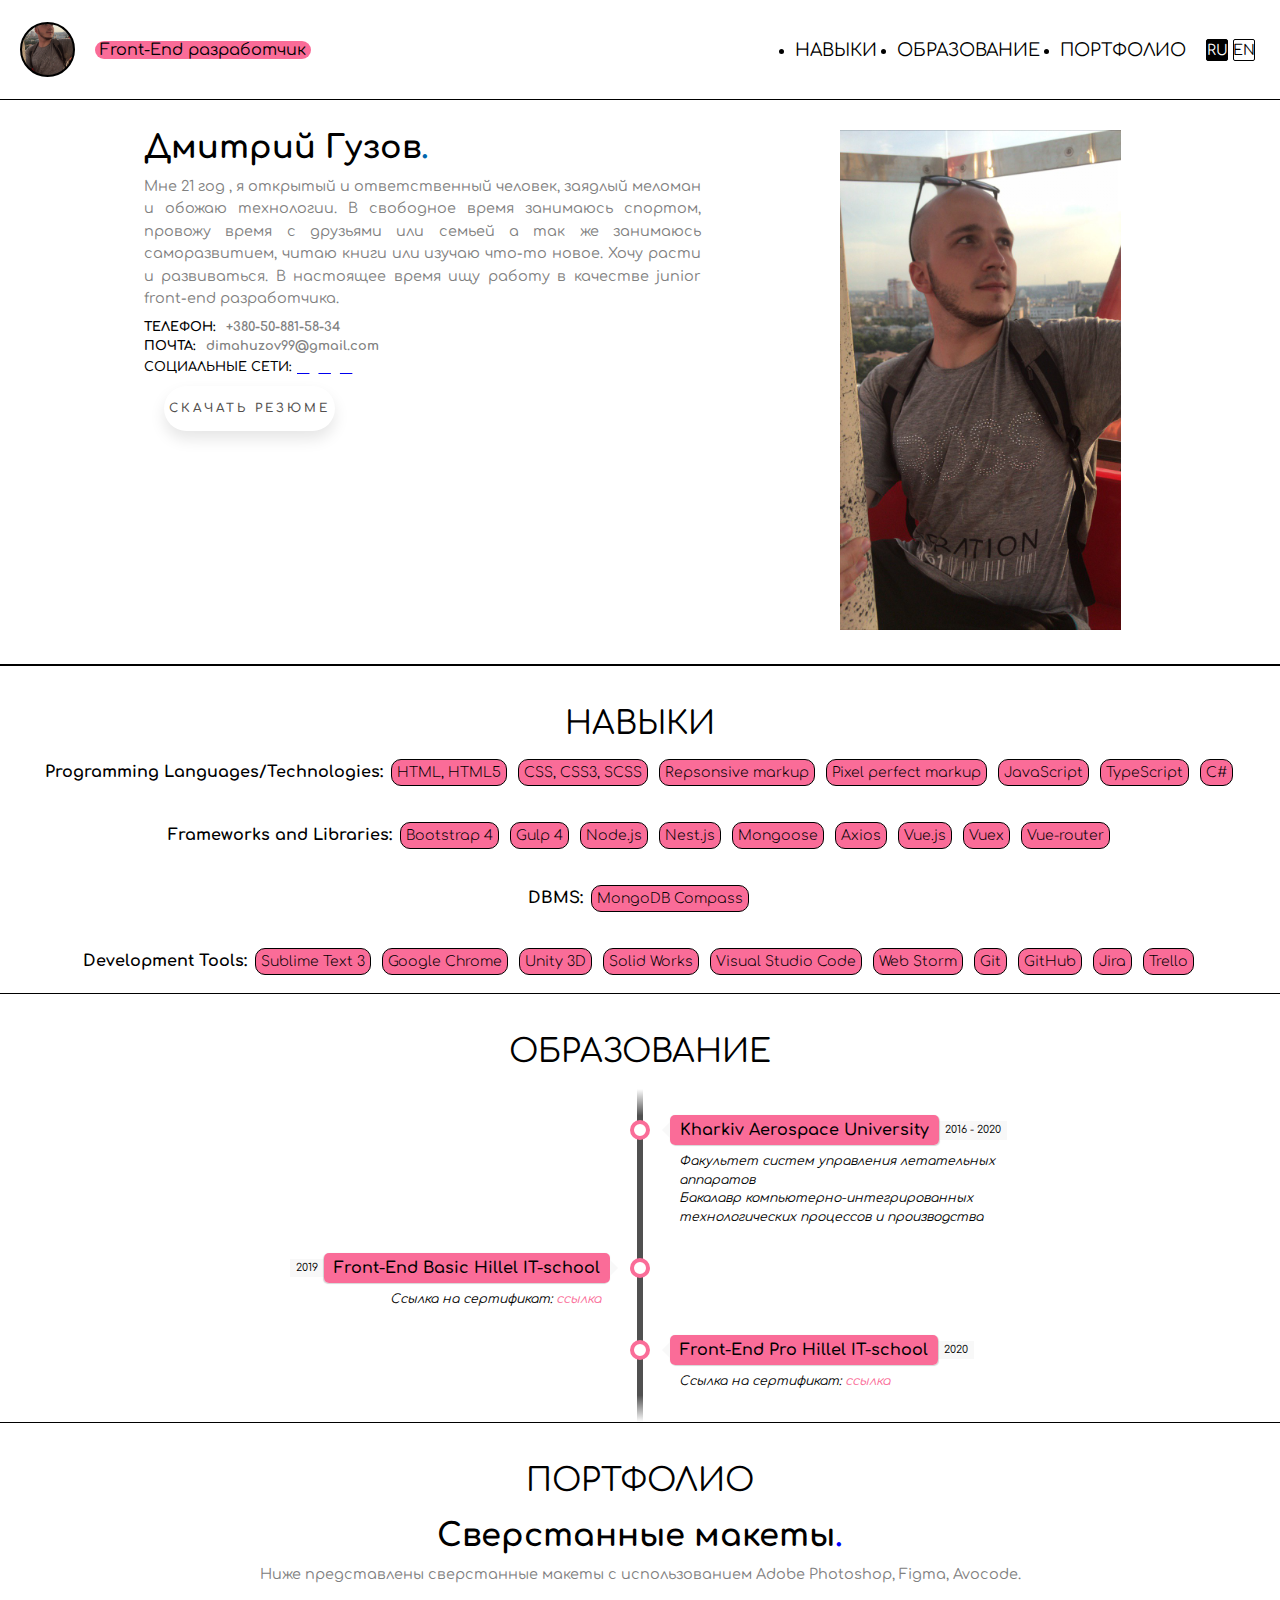
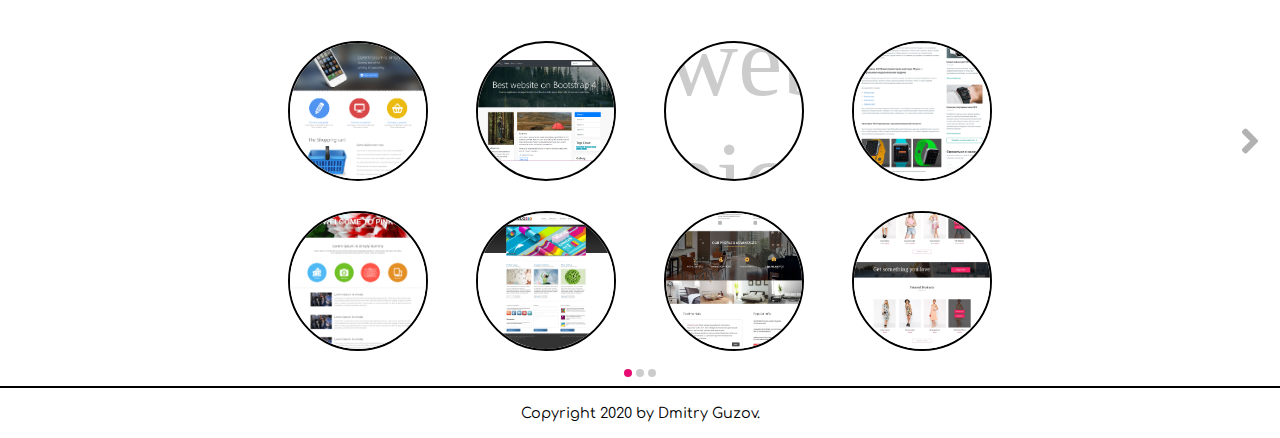
==== index.html @ 05c94e63 "changed word-mark" ====
<!DOCTYPE html>
<html lang="ru">

<head>
    <meta charset="UTF-8">
    <title>Front-End Developer</title>
    <link rel="shortcut icon" href="./images/favicon.png" type="image/png">
    <meta name="description" content="Портфолио фронт-энд разработчика Дмитрия Гузова." />
    <meta name="robots" content="index, follow">
    <meta name="keywords" content="html, HTML, css, CSS, scss, SCSS, js, JS, front-end, Front-End, NodeJS, bootstrap, Bootstrap, Frameworks, VueJS, git, GIT, github, GitHub, portfolio, портфолио, фронт-энд, разработчик, программист, веб-разработчик">

    <meta name="viewport" content="width=device-width, initial-scale=1">
    <link rel="stylesheet" href="https://cdnjs.cloudflare.com/ajax/libs/meyer-reset/2.0/reset.min.css">
    <link rel='stylesheet prefetch'
        href='https://cdnjs.cloudflare.com/ajax/libs/font-awesome/4.7.0/css/font-awesome.css'>
    <link href="https://fonts.googleapis.com/css2?family=Comfortaa:wght@300;400;700&display=swap" rel="stylesheet">
    <link rel="stylesheet" href="css/style.css">
    <link rel="stylesheet" href="css/slider.css">
    <script src="https://kit.fontawesome.com/346e9b1f68.js" crossorigin="anonymous"></script>
</head>

<body>
    <header>
        <nav>
            <div id="brand">
                <div id="logo">
                </div>
                <div id="word-mark">Front-End разработчик</div>
            </div>
            <div id="menu">
                <div id="menu-toggle">
                    <div id="menu-icon">
                        <div class="bar"></div>
                        <div class="bar"></div>
                        <div class="bar"></div>
                    </div>
                </div>
                <ul class="menu-list">
                    <li class="middle-hover-link"><a href="#section00">НАВЫКИ</a></li>
                    <li class="middle-hover-link"><a href="#section01">ОБРАЗОВАНИЕ</a></li>
                    <li class="middle-hover-link"><a href="#section02">ПОРТФОЛИО</a></li>
                    <li class="language">
                        <a href="index.html" class="ru active-lang">RU</a>
                        <a href="index-english.html" class="en">EN</a>
                    </li>
                </ul>
            </div>
        </nav>
        <div id="hero-section">
            <div class="wrapper">
                <div class="left-side">
                    <h3>Дмитрий Гузов<span class="dott">.</span></h3>
                    <p>
                        Мне 21 год , я открытый и ответственный человек, заядлый меломан и обожаю технологии. В
                        свободное время занимаюсь спортом, провожу время с друзьями или семьей а так же занимаюсь
                        саморазвитием, читаю книги или изучаю что-то новое.
                        Хочу расти и развиваться. В настоящее время ищу работу в качестве junior front-end разработчика.
                    </p>
                    <div class="adress-info">
                        <span class="phone-title">
                            ТЕЛЕФОН:<span>+380-50-881-58-34</span>
                        </span>
                        <span class="email-title">
                            ПОЧТА:<span>&#100;&#105;&#109;&#97;&#104;&#117;&#122;&#111;&#118;&#57;&#57;&#64;&#103;&#109;&#97;&#105;&#108;&#46;&#99;&#111;&#109;</span>
                        </span>
                    </div>
                    <div class="social">
                        <span>СОЦИАЛЬНЫЕ СЕТИ:</span>
                        <div class="social-icon">
                            <a href="https://www.facebook.com/profile.php?id=100006566958118" target="_blank"><i
                                    class="fab fa-facebook"></i></a>
                            <a href="https://www.instagram.com/trololopower/" target="_blank"><i
                                    class="fab fa-instagram"></i></a>
                            <a href="https://github.com/RaiSky" target="_blank"><i class="fab fa-github-alt"></i></a>
                        </div>
                    </div>
                    <a class=" btn btn-download" href="CV/DmytroHuzov_FrontEnd.pdf" download="DmytroHuzov_FrontEnd.pdf"
                        target="_blank">СКАЧАТЬ РЕЗЮМЕ</a>
                </div>
                <div class="right-side">
                    <span></span>
                </div>
            </div>
        </div>
    </header>
    <section id="section00">
        <div id="heading">НАВЫКИ</div>
        <div class="section-skills">
            <ul>Programming Languages/Technologies:
                <li>HTML, HTML5</li>
                <li>CSS, CSS3, SCSS</li>
                <li>Repsonsive markup</li>
                <li>Pixel perfect markup</li>
                <li>JavaScript</li>
                <li>TypeScript</li>
                <li>C#</li>
            </ul>
            <ul>Frameworks and Libraries:
                <li>Bootstrap 4</li>
                <li>Gulp 4</li>
                <li>Node.js</li>
                <li>Nest.js</li>
                <li>Mongoose</li>
                <li>Axios</li>
                <li>Vue.js</li>
                <li>Vuex</li>
                <li>Vue-router</li>
            </ul>
            <ul>DBMS:
                <li>MongoDB Compass</li>
            </ul>
            <ul>Development Tools:
                <li>Sublime Text 3</li>
                <li>Google Chrome</li>
                <li>Unity 3D</li>
                <li>Solid Works</li>
                <li>Visual Studio Code</li>
                <li>Web Storm</li>
                <li>Git</li>
                <li>GitHub</li>
                <li>Jira</li>
                <li>Trello</li>
            </ul>
        </div>
    </section>
    <section id="section01">
        <div id="heading">ОБРАЗОВАНИЕ</div>
        <div class="section-education">
            <!-- The Timeline -->
            <ul class="timeline">
                <!-- Item 1 -->
                <li>
                    <div class="direction-r">
                        <div class="flag-wrapper">
                            <span class="flag">Kharkiv Aerospace University</span>
                            <span class="time-wrapper"><span class="time">2016 - 2020</span></span>
                        </div>
                        <div class="desc">Факультет систем управления летательных аппаратов<br>
                            Бакалавр компьютерно-интегрированных технологических процессов и производства
                        </div>
                    </div>
                </li>
                <!-- Item 2 -->
                <li>
                    <div class="direction-l">
                        <div class="flag-wrapper">
                            <span class="flag">Front-End Basic Hillel IT-school</span>
                            <span class="time-wrapper"><span class="time">2019</span></span>
                        </div>
                        <div class="desc">Ссылка на сертификат: <a
                                href="https://certificate.ithillel.ua/view/44508191/en" target="_blank">ссылка</a></div>
                    </div>
                </li>
                <!-- Item 3 -->
                <li>
                    <div class="direction-r">
                        <div class="flag-wrapper">
                            <span class="flag">Front-End Pro Hillel IT-school</span>
                            <span class="time-wrapper"><span class="time">2020</span></span>
                        </div>
                        <div class="desc">Ссылка на сертификат: <a
                                href="https://certificate.ithillel.ua/view/98275008/en" target="_blank">ссылка</a></div>
                    </div>
                </li>

            </ul>
        </div>
    </section>
    <section id="section02">
        <div id="heading">ПОРТФОЛИО</div>
        <div id="slider" class="slider">
            <div class="slider-content">
                <div class="slider-content-wrapper">
                    <div class="slider-content__item images">
                        <section class="portfolio">
                            <div class="container flex-portfolio">
                                <div class="portfolio-title">
                                    <h2>Сверстанные макеты<span class="dott">.</span></h2>
                                    <p>Ниже представлены сверстанные макеты с использованием Adobe Photoshop, Figma,
                                        Avocode.</p>
                                </div>
                                <div class="portfolio-row">
                                    <div class="portfolio-card hover-state">
                                        <img src="images/Prechu.png" alt="website picture">
                                        <div class="hover-adress">
                                            <a class="icon-ico-eye fas fa-eye"
                                                href="https://raisky.github.io/homeworkprechu" target="_blank"
                                                style="color: black"></a>
                                        </div>
                                    </div>
                                    <div class="portfolio-card hover-state">
                                        <img src="images/bootstrapOne.png" alt="website picture">
                                        <div class="hover-adress">
                                            <a class="icon-ico-eye fas fa-eye"
                                                href="https://raisky.github.io/bootstrapsite" target="_blank"
                                                style="color: black"></a>
                                        </div>
                                    </div>
                                    <div class="portfolio-card hover-state">
                                        <img src="images/bandiLandingPag.png" alt="website picture">
                                        <div class="hover-adress">
                                            <a class="icon-ico-eye fas fa-eye" href="https://raisky.github.io/brandi/"
                                                target="_blank" style="color: black"></a>
                                        </div>
                                    </div>
                                    <div class="portfolio-card hover-state">
                                        <img src="images/InTime.png" alt="website picture">
                                        <div class="hover-adress">
                                            <a class="icon-ico-eye fas fa-eye" href="https://raisky.github.io/intime/"
                                                target="_blank" style="color: white"></a>
                                        </div>
                                    </div>
                                </div>
                                <div class="portfolio-row">
                                    <div class="portfolio-card hover-state">
                                        <img src="images/Multipurpose.png" alt="website picture">
                                        <div class="hover-adress">
                                            <a class="icon-ico-eye fas fa-eye"
                                                href="https://raisky.github.io/multipurpose/" target="_blank"
                                                style="color: black"></a>
                                        </div>
                                    </div>
                                    <div class="portfolio-card hover-state">
                                        <img src="images/polo360.png" alt="website picture">
                                        <div class="hover-adress">
                                            <a class="icon-ico-eye fas fa-eye" href="https://raisky.github.io/poloweb/"
                                                target="_blank" style="color: black"></a>
                                        </div>
                                    </div>
                                    <div class="portfolio-card hover-state">
                                        <img src="images/CreoFurniture.jpg" alt="website picture">
                                        <div class="hover-adress">
                                            <a class="icon-ico-eye fas fa-eye"
                                                href="https://raisky.github.io/creofurniture/" target="_blank"
                                                style="color: black"></a>
                                        </div>
                                    </div>
                                    <div class="portfolio-card hover-state">
                                        <img src="images/Fashion-eCommerce.jpg" alt="website picture">
                                        <div class="hover-adress">
                                            <a class="icon-ico-eye fas fa-eye"
                                                href="https://raisky.github.io/fashionecommerce/" target="_blank"
                                                style="color: black"></a>
                                        </div>
                                    </div>
                                </div>
                            </div>
                        </section>
                    </div>
                    <div class="slider-content__item images">
                        <section class="portfolio">
                            <div class="container flex-portfolio">
                                <div class="portfolio-title">
                                    <h2>JS проекты<span class="dott">.</span></h2>
                                    <p>Ниже представлены проекты, выполненные на чистом js.</p>
                                </div>
                                <div class="portfolio-row">
                                    <div class="portfolio-card hover-state">
                                        <img src="images/jstodo.png" alt="JSTODO">
                                        <div class="hover-adress">
                                            <a class="icon-ico-eye fas fa-eye" href="https://raisky.github.io/jstodo/"
                                                target="_blank" style="color: black"></a>
                                        </div>
                                    </div>
                                    <div class="portfolio-card hover-state">
                                        <img src="images/pagination.png" alt="Pagination">
                                        <div class="hover-adress">
                                            <a class="icon-ico-eye fas fa-eye"
                                                href="https://raisky.github.io/jspagination/" target="_blank"
                                                style="color: black"></a>
                                        </div>
                                    </div>
                                    <div class="portfolio-card hover-state">
                                        <img src="images/tetris.png" alt="tetris">
                                        <div class="hover-adress">
                                            <a class="icon-ico-eye fas fa-eye" href="https://raisky.github.io/tetris/"
                                                target="_blank" style="color: white"></a>
                                        </div>
                                    </div>
                                    <div class="portfolio-card hover-state">
                                        <img src="images/XNone.png" alt="website picture">
                                        <div class="hover-adress">
                                            <!-- <a class="icon-ico-eye fas fa-eye" href="#" target="_blank"
                                    style="color: white"></a> -->
                                        </div>
                                    </div>
                                </div>
                                <div class="portfolio-row">
                                    <div class="portfolio-card hover-state">
                                        <img src="images/XNone.png" alt="website picture">
                                        <div class="hover-adress">
                                            <!-- <a class="icon-ico-eye fas fa-eye" href="#" target="_blank"
                                    style="color: black"></a> -->
                                        </div>
                                    </div>
                                    <div class="portfolio-card hover-state">
                                        <img src="images/XNone.png" alt="website picture">
                                        <div class="hover-adress">
                                            <!-- <a class="icon-ico-eye fas fa-eye" href="#" target="_blank" style="color: black"></a> -->
                                        </div>
                                    </div>
                                    <div class="portfolio-card hover-state">
                                        <img src="images/XNone.png" alt="website picture">
                                        <div class="hover-adress">
                                            <!-- <a class="icon-ico-eye fas fa-eye" href="#" target="_blank"
                                    style="color: black"></a> -->
                                        </div>
                                    </div>
                                    <div class="portfolio-card hover-state">
                                        <img src="images/XNone.png" alt="website picture">
                                        <div class="hover-adress">
                                            <!-- <a class="icon-ico-eye fas fa-eye" href="#"
                                    target="_blank" style="color: black"></a> -->
                                        </div>
                                    </div>
                                </div>
                            </div>
                        </section>
                    </div>
                    <div class="slider-content__item images">
                        <section class="portfolio">
                            <div class="container flex-portfolio">
                                <div class="portfolio-title">
                                    <h2>Vuejs проекты<span class="dott">.</span></h2>
                                    <p>Ниже представлены проекты, выполненные на vuejs.</p>
                                </div>
                                <div class="portfolio-row">
                                    <div class="portfolio-card hover-state">
                                        <img src="images/vueshop.png" alt="">
                                        <div class="hover-adress">
                                            <a class="icon-ico-eye fas fa-eye"
                                                href="https://github.com/RaiSky/vueshops.git" target="_blank"
                                                style="color: white"></a>
                                        </div>
                                    </div>
                                    <div class="portfolio-card hover-state">
                                        <img src="images/vueblog.png" alt="">
                                        <div class="hover-adress">
                                            <a class="icon-ico-eye fas fa-eye"
                                                href="https://github.com/RaiSky/vueblog.git" target="_blank"
                                                style="color: white"></a>
                                        </div>
                                    </div>
                                    <div class="portfolio-card hover-state">
                                        <img src="images/todoapp.png" alt="todoapp picture">
                                        <div class="hover-adress">
                                            <a class="icon-ico-eye fas fa-eye"
                                                href="https://github.com/RaiSky/vuetodolist.git" target="_blank"
                                                style="color: #fff"></a>
                                        </div>
                                    </div>
                                    <div class="portfolio-card hover-state">
                                        <img src="images/XNone.png" alt="website picture">
                                        <div class="hover-adress">
                                            <!-- <a class="icon-ico-eye fas fa-eye" href="https://raisky.github.io/intime/" target="_blank"
                                    style="color: white"></a> -->
                                        </div>
                                    </div>
                                </div>
                                <div class="portfolio-row">
                                    <div class="portfolio-card hover-state">
                                        <img src="images/XNone.png" alt="website picture">
                                        <div class="hover-adress">
                                            <!-- <a class="icon-ico-eye fas fa-eye" href="https://raisky.github.io/multipurpose/" target="_blank"
                                    style="color: black"></a> -->
                                        </div>
                                    </div>
                                    <div class="portfolio-card hover-state">
                                        <img src="images/XNone.png" alt="website picture">
                                        <div class="hover-adress">
                                            <!-- <a class="icon-ico-eye fas fa-eye" href="https://raisky.github.io/poloweb/" target="_blank" style="color: black"></a> -->
                                        </div>
                                    </div>
                                    <div class="portfolio-card hover-state">
                                        <img src="images/XNone.png" alt="website picture">
                                        <div class="hover-adress">
                                            <!-- <a class="icon-ico-eye fas fa-eye" href="https://raisky.github.io/creofurniture/" target="_blank"
                                    style="color: black"></a> -->
                                        </div>
                                    </div>
                                    <div class="portfolio-card hover-state">
                                        <img src="images/XNone.png" alt="website picture">
                                        <div class="hover-adress">
                                            <!-- <a class="icon-ico-eye fas fa-eye" href="https://raisky.github.io/fashionecommerce/"
                                    target="_blank" style="color: black"></a> -->
                                        </div>
                                    </div>
                                </div>
                            </div>
                        </section>
                    </div>
                </div>
            </div>
        </div>
    </section>
    <footer class="footer">
        <div class="container">
            <p>Copyright 2020 by Dmitry Guzov.<a href="#"></a></p>
        </div>
    </footer>
    <script src='https://cdnjs.cloudflare.com/ajax/libs/jquery/3.2.1/jquery.min.js'></script>
    <script src="js/index.js"></script>
    <script src="js/slider.js"></script>
</body>

</html>
---- css/style.css ----
/*** Mixins & Default Styles ***/
* {
  box-sizing: border-box;
  margin: 0;
  padding: 0;
}
*::selection {
  color: #fff;
  background: #000;
}
::-webkit-scrollbar {
  display: none;
}
/*** Color Variables ***/
/*** Centering Hack ***/
header {
  width: 100vw;
  height: auto;
  background: #fff;
  display: flex;
  border-bottom: 1px solid #000;
 /*** Navigation Styles ***/
 /*** Menu Styles ***/
}
header nav {
  width: 100vw;
  height: 100px;
  background: #fff;
  display: grid;
  grid-template-columns: 1fr 1fr;
  position: fixed;
  z-index: 10;
  transition: all 0.3s;
  border-bottom: 1px solid #000;
}
header nav.navShadow {
  box-shadow: 1px 6px 11px 1px rgba(0, 0, 0, 0.75);
  height: 60px;
}
header nav.navShadow #word-mark {
  opacity: 0;
}
header #brand, header #menu, header ul {
  display: flex;
  align-items: center;
}
header #brand {
  padding-left: 20px;
}
header #logo {
  width: 55px;
  height: 55px;
  background: #fff;
  border-radius: 50%;
  cursor: pointer;
  overflow: hidden;
  background: url("../images/my-photo-profile.jpg");
  background-position: center;
  background-size: cover;
  border: 2px solid black;
}
header #word-mark {
  width: auto;
  height: auto;
  background: #fa6c98;
  border-radius: 50px;
  margin-left: 20px;
  padding: 0 5px;
  opacity: 1;
  transition: all 0.3s;
  display: flex;
  justify-content: center;
  align-items: center;
  text-align: center;
  font-family: "Comfortaa", cursive;
}
header #menu {
  justify-content: flex-end;
  padding-right: 20px;
  font-family: "Comfortaa", cursive;
}
header li {
  margin-left: 20px;
}
header li a {
  height: 20px;
  text-decoration: none;
  font-size: 1.1rem;
  display: flex;
  justify-content: center;
  align-items: center;
  color: #000;
}
header li a:focus {
  color: #fa6c98;
}
header .middle-hover-link a {
  position: relative;
  transition: all 0.6s;
}
header .middle-hover-link a:before {
  content: "";
  width: 0;
  height: 0.15em;
  position: absolute;
  bottom: 0;
  left: 50%;
  background: black;
  transition: all 0.3s;
}
header .middle-hover-link a:hover:before {
  width: 100%;
  left: 0;
  background: black;
}
header .language {
  display: flex;
  flex-flow: row;
}
header .language .ru, header .language .en {
  display: flex;
  margin-right: 5px;
  justify-content: center;
  align-items: center;
  width: 22px;
  height: 22px;
  font-size: 0.9rem;
  background-color: white;
  border: 1px solid black;
  border-radius: 2px;
  text-align: center;
  text-decoration: none;
  transition: all 0.3s;
  color: black;
}
header .language .active-lang {
  background-color: black;
  color: white !important;
}
header #menu-toggle {
  width: 45px;
  height: 45px;
  background: #000;
  display: flex;
  justify-content: center;
  align-items: center;
  border-radius: 50%;
  cursor: pointer;
  display: none;
}
header #menu-toggle:hover .bar {
  width: 25px;
}
header #menu-toggle.closeMenu .bar {
  width: 25px;
}
header #menu-toggle.closeMenu .bar:first-child {
  transform: translateY(7px) rotate(45deg);
}
header #menu-toggle.closeMenu .bar:nth-child(2) {
  transform: scale(0);
}
header #menu-toggle.closeMenu .bar:last-child {
  transform: translateY(-7px) rotate(-45deg);
}
header .bar {
  width: 25px;
  height: 2px;
  background: #fff;
  transition: 0.3s ease-in-out;
}
header .bar:nth-child(2) {
  width: 20px;
  margin: 5px 0;
}
header .bar:last-child {
  width: 15px;
}
/*** Hero Section Styles ***/
#hero-section {
  width: 100vw;
  height: auto;
  display: flex;
  justify-content: center;
  align-items: center;
  margin-top: 100px;
  border-bottom: 1px solid #000;
}
.wrapper {
  display: flex;
  flex-wrap: nowrap;
  padding: 20px;
  height: auto;
}
.left-side {
  width: 50%;
  height: auto;
  margin-left: 10%;
}
.left-side h3 {
  font-family: "Comfortaa", cursive;
  font-size: 2rem;
  font-weight: 700;
  margin-top: 10px;
}
.left-side h3 .dott {
  color: #0065ad;
}
.left-side p {
  font-size: 0.9rem;
  line-height: 1.56;
  color: gray;
  text-align: justify;
  margin-top: 10px;
  font-family: "Comfortaa", cursive;
}
.left-side .adress-info {
  margin-top: 10px;
  display: flex;
  flex-flow: column;
}
.left-side .adress-info .phone-title, .left-side .adress-info .email-title {
  font-family: "Comfortaa", cursive;
  font-weight: 700;
  font-size: 0.8rem;
  padding-bottom: 5px;
}
.left-side .adress-info .phone-title span, .left-side .adress-info .email-title span {
  padding-left: 10px;
  font-size: 0.8rem;
  color: gray;
}
.left-side .social {
  display: flex;
  flex-flow: row;
  align-items: center;
}
.left-side .social span {
  font-family: "Comfortaa", cursive;
  font-size: 0.8rem;
  font-weight: 600;
}
.left-side .social .social-icon a {
  margin-left: 5px;
}
.left-side .social .social-icon .fab {
  color: black;
  transition: all 0.2s linear;
}
.left-side .social .social-icon .fab:hover {
  color: #fa6c98;
}
.btn {
  padding: 0 5px;
  text-decoration: none;
  outline: none;
  display: inline-block;
  margin-top: 10px;
  width: auto;
  height: 45px;
  line-height: 45px;
  border-radius: 45px;
  margin: 10px 20px;
  font-size: 0.75rem;
  text-transform: uppercase;
  text-align: center;
  letter-spacing: 3px;
  font-weight: 600;
  color: #524f4e;
  background: white;
  box-shadow: 0 8px 15px rgba(0, 0, 0, 0.1);
  transition: 0.3s;
  font-family: "Comfortaa", cursive;
}
.btn-download:hover {
  background: black;
  box-shadow: 0 15px 20px rgba(0, 0, 0, 0.4);
  color: white;
  transform: translateY(-7px);
}
.right-side {
  width: 50%;
  height: auto;
  overflow: hidden;
  padding: 10px;
}
.right-side span {
  width: 100%;
  height: 500px;
  display: inline-block;
  background: url(../images/my-photo-profile.jpg);
  background-position: top;
  background-size: contain;
  background-repeat: no-repeat;
}
/*** Section Styles ***/
section {
  width: 100vw;
  /* min-height: calc(100vh - 60px); */
  height: auto;
  display: flex;
  justify-content: center;
  align-items: center;
  flex-flow: column;
  border-bottom: 1px solid #000;
}
section:nth-child(odd) {
  background: white;
}
section:nth-child(even) {
  background: white;
}
#heading {
  width: auto;
  height: auto;
  background: #fff;
  border-radius: 90px;
  margin-top: 40px;
  display: flex;
  justify-content: center;
  align-items: center;
  font-family: "Comfortaa", cursive;
  font-size: 2rem;
}
/*** Responsive Menu For Smaller Device ***/
@media screen and (max-width: 767px) {
  header #menu-toggle {
    display: flex;
 }
  header ul {
    display: inline-block;
    width: 100vw;
    height: 0;
    background: #fff;
    position: absolute;
    top: 100px;
    transform: translate();
    opacity: 0.9;
    right: 0;
    box-shadow: 0 5px 30px -4px rgba(0, 0, 0, 0.2);
    transition: all 0.3s;
 }
  header ul.showMenu {
    height: 100vh;
    display: flex;
    justify-content: center;
    align-items: center;
    flex-flow: column;
 }
  header ul.showMenu li {
    height: 80px;
    opacity: 1;
    visibility: visible;
 }
  header li {
    height: 80px;
    float: left;
    opacity: 0;
    visibility: hidden;
    margin-left: 0;
    transition: all 0.3s 0.1s;
 }
  header #head-line {
    transform: scale(0.8);
 }
}
@media screen and (max-width: 700px) {
  header {
    height: auto;
 }
  .wrapper {
    flex-flow: column;
 }
  #hero-section {
    align-items: flex-start;
 }
  .right-side {
    order: 1;
    width: 100%;
    height: 500px;
 }
  .right-side span {
    background-size: contain;
    height: 500px;
 }
  .left-side {
    order: 2;
    width: 100%;
    height: auto;
    margin-left: 0;
 }
}
@media screen and (max-width: 490px) {
  header #logo {
    height: 100%;
    width: 80px;
    border-radius: 0;
 }
}
.section-skills {
  font-family: "Comfortaa", cursive;
  display: flex;
  justify-content: space-evenly;
  flex-flow: column;
}
.section-skills ul {
  font-weight: 700;
  margin: 15px 10px;
  width: auto;
  text-align: center;
}
.section-skills ul li {
  font-weight: 300;
  font-size: 14px;
  display: inline-block;
  border: 1px solid #000;
  background-color: #fa6c98;
  padding: 5px;
  margin: 3px;
  border-radius: 10px;
  width: auto;
  text-align: center;
}
.section-skills ul li:hover {
  cursor: pointer;
}
.section-education {
 /* ================ The Timeline ================ */
  font-family: "Comfortaa", cursive;
 /* ================ Timeline Media Queries ================ */
}
.section-education .timeline {
  position: relative;
  width: 770px;
  margin: 0 auto;
  margin-top: 20px;
  padding: 1em 0;
  list-style-type: none;
}
.section-education .timeline:before {
  position: absolute;
  left: 50%;
  top: 0;
  content: " ";
  display: block;
  width: 6px;
  height: 100%;
  margin-left: -3px;
  background: #505050;
  background: -moz-linear-gradient(top, rgba(80, 80, 80, 0) 0%, #505050 8%, #505050 92%, rgba(80, 80, 80, 0) 100%);
  background: -webkit-gradient(linear, left top, left bottom, color-stop(0%, rgba(30, 87, 153, 1)), color-stop(100%, rgba(125, 185, 232, 1)));
  background: -webkit-linear-gradient(top, rgba(80, 80, 80, 0) 0%, #505050 8%, #505050 92%, rgba(80, 80, 80, 0) 100%);
  background: -o-linear-gradient(top, rgba(80, 80, 80, 0) 0%, #505050 8%, #505050 92%, rgba(80, 80, 80, 0) 100%);
  background: -ms-linear-gradient(top, rgba(80, 80, 80, 0) 0%, #505050 8%, #505050 92%, rgba(80, 80, 80, 0) 100%);
  background: linear-gradient(to bottom, rgba(80, 80, 80, 0) 0%, #505050 8%, #505050 92%, rgba(80, 80, 80, 0) 100%);
  z-index: 5;
}
.section-education .timeline li {
  padding: 1em 0;
}
.section-education .timeline li:after {
  content: "";
  display: block;
  height: 0;
  clear: both;
  visibility: hidden;
}
.section-education .direction-l {
  position: relative;
  width: 355px;
  float: left;
  text-align: right;
}
.section-education .direction-r {
  position: relative;
  width: 355px;
  float: right;
}
.section-education .flag-wrapper {
  position: relative;
  display: inline-block;
  text-align: center;
}
.section-education .flag {
  position: relative;
  display: inline;
  background: #fa6c98;
  padding: 6px 10px;
  border-radius: 5px;
  font-weight: 600;
  text-align: left;
}
.section-education .direction-l .flag {
  -webkit-box-shadow: -1px 1px 1px rgba(0, 0, 0, 0.15), 0 0 1px rgba(0, 0, 0, 0.15);
  -moz-box-shadow: -1px 1px 1px rgba(0, 0, 0, 0.15), 0 0 1px rgba(0, 0, 0, 0.15);
  box-shadow: -1px 1px 1px rgba(0, 0, 0, 0.15), 0 0 1px rgba(0, 0, 0, 0.15);
}
.section-education .direction-r .flag {
  -webkit-box-shadow: 1px 1px 1px rgba(0, 0, 0, 0.15), 0 0 1px rgba(0, 0, 0, 0.15);
  -moz-box-shadow: 1px 1px 1px rgba(0, 0, 0, 0.15), 0 0 1px rgba(0, 0, 0, 0.15);
  box-shadow: 1px 1px 1px rgba(0, 0, 0, 0.15), 0 0 1px rgba(0, 0, 0, 0.15);
}
.section-education .direction-l .flag:before, .section-education .direction-r .flag:before {
  position: absolute;
  top: 50%;
  right: -40px;
  content: " ";
  display: block;
  width: 12px;
  height: 12px;
  margin-top: -10px;
  background: #fff;
  border-radius: 10px;
  border: 4px solid #fa6c98;
  z-index: 5;
}
.section-education .direction-r .flag:before {
  left: -40px;
}
.section-education .direction-l .flag:after {
  content: "";
  position: absolute;
  left: 100%;
  top: 50%;
  height: 0;
  width: 0;
  margin-top: -8px;
  border: solid transparent;
  border-left-color: #f8f8f8;
  border-width: 8px;
  pointer-events: none;
}
.section-education .direction-r .flag:after {
  content: "";
  position: absolute;
  right: 100%;
  top: 50%;
  height: 0;
  width: 0;
  margin-top: -8px;
  border: solid transparent;
  border-right-color: #f8f8f8;
  border-width: 8px;
  pointer-events: none;
}
.section-education .time-wrapper {
  display: inline;
  line-height: 1em;
  font-size: 0.66666em;
  color: #fa6c98;
  vertical-align: middle;
}
.section-education .direction-l .time-wrapper {
  float: left;
}
.section-education .direction-r .time-wrapper {
  float: right;
}
.section-education .time {
  display: inline-block;
  padding: 4px 6px;
  background: #f8f8f8;
  color: #000;
}
.section-education .desc {
  margin: 1em 0.75em 0 0;
  font-size: 0.77777em;
  font-style: italic;
  line-height: 1.5em;
}
.section-education .desc a {
  color: #fa6c98;
  text-decoration: none;
}
.section-education .direction-r .desc {
  margin: 1em 0 0 0.75em;
}
@media screen and (max-width: 768px) {
  .section-education .timeline {
    width: 100%;
    padding: 4em 0 1em 0;
 }
  .section-education .timeline li {
    padding: 2em 0;
 }
  .section-education .direction-l, .section-education .direction-r {
    float: none;
    width: 100%;
    text-align: center;
 }
  .section-education .flag-wrapper {
    text-align: center;
 }
  .section-education .flag {
    background: #fa6c98;
    z-index: 5;
 }
  .section-education .direction-l .flag:before, .section-education .direction-r .flag:before {
    position: absolute;
    top: -30px;
    left: 50%;
    content: " ";
    display: block;
    width: 12px;
    height: 12px;
    margin-left: -9px;
    background: #fff;
    border-radius: 10px;
    border: 4px solid #fa6c98;
    z-index: 6;
 }
  .section-education .direction-l .flag:after, .section-education .direction-r .flag:after {
    content: "";
    position: absolute;
    left: 50%;
    top: -8px;
    height: 0;
    width: 0;
    margin-left: -8px;
    border: solid transparent;
    border-bottom-color: #fff;
    border-width: 8px;
    pointer-events: none;
 }
  .section-education .time-wrapper {
    display: block;
    position: relative;
    margin: 4px 0 0 0;
    z-index: 7;
 }
  .section-education .direction-l .time-wrapper {
    float: none;
 }
  .section-education .direction-r .time-wrapper {
    float: none;
 }
  .section-education .desc {
    position: relative;
    margin: 1em 0 0 0;
    padding: 1em;
    background: #f5f5f5;
    -webkit-box-shadow: 0 0 1px rgba(0, 0, 0, 0.2);
    -moz-box-shadow: 0 0 1px rgba(0, 0, 0, 0.2);
    box-shadow: 0 0 1px rgba(0, 0, 0, 0.2);
    z-index: 7;
 }
  .section-education .direction-l .desc, .section-education .direction-r .desc {
    position: relative;
    margin: 1em 1em 0 1em;
    padding: 1em;
    z-index: 7;
 }
}
@media screen and (min-width: 400px) and (max-width: 660px) {
  .section-education .direction-l .desc, .section-education .direction-r .desc {
    margin: 1em 4em 0 4em;
 }
}
.container {
  height: auto;
}
.portfolio {
  width: 100%;
  height: 100%;
  padding-bottom: 20px;
  border-bottom: 1px solid black;
}
.portfolio-title {
  display: flex;
  justify-content: center;
  align-items: center;
  flex-flow: column;
  margin-bottom: 30px;
  padding-top: 20px;
  font-family: "Comfortaa", cursive;
}
.portfolio-title h2 {
  color: #000;
  font-size: 2rem;
}
.portfolio-title p {
  color: gray;
  font-size: 0.9rem;
  line-height: 1.56;
  margin-top: 10px;
  margin-bottom: 10px;
  text-align: center;
}
.portfolio-title .dott {
  color: blue;
}
.portfolio-row {
  width: 100%;
  padding: 5px;
  height: auto;
  display: flex;
  justify-content: space-around;
  flex-wrap: wrap;
}
.portfolio-card {
  overflow: hidden;
  text-align: center;
  margin: 10px;
  border: 2px solid black;
  border-radius: 50%;
  width: 140px;
  height: 140px;
}
.portfolio-card img {
  width: 100%;
}
.hover-adress {
  display: none;
  position: absolute;
  bottom: 0;
}
.hover-adress a {
  text-decoration: none;
  color: white;
  font-size: 1.275rem;
}
.hover-state {
  transition: all 0.4s;
  display: flex;
  justify-content: center;
  align-items: center;
  position: relative;
}
.hover-state:hover {
  transform: scale(1.2);
  background: black;
  border-radius: 8px;
  color: white;
}
.hover-state:hover .hover-adress {
  display: block;
}
@media (max-width: 360px) {
  .portfolio-card {
    width: 100px;
    height: 100px;
 }
}
.footer {
  background: #fff;
  height: 50px;
  width: 100%;
  font-family: "Comfortaa", cursive;
}
.footer .container {
  height: 100%;
  display: flex;
  justify-content: center;
  align-items: center;
  flex-flow: column;
}
.footer .container p {
  color: #000;
  font-size: 0.9rem;
  line-height: 1.4;
  opacity: 1;
}
---- css/slider.css ----
/* base */
* {
    box-sizing: border-box;
}
body {
    margin: 0;
    height: 100vh;
    font-family: Tahoma, "sans-serif";
}
/* slider обертка */
.slider {
    position: relative;
    height: 100%;
    width: 100%;
    overflow: hidden;
}
/*Окно со слайдами*/
.slider-content {
    position: relative;
    width: 100%;
    height: 100%;
}
/*Контейнер для слайдов (передвигаем)*/
.slider-content-wrapper {
    display: flex;
    height: 100%;
    transition: transform 0.5s ease-in-out;
}
/*Слайд*/
.slider-content__item {
    flex: 1 0 100%;
    width: 100%;
    height: 100%;
    background-repeat: no-repeat;
    background-position: center;
    background-size: contain;
    font-size: 100px;
    color: rgba(0, 0, 0, 0.2);
    display: flex;
    align-items: center;
    justify-content: center;
}
.image-1 {
    background-color: #963484;
}
.image-2 {
    background-color: #3066be;
}
.image-3 {
    background-color: #60afff;
}
.image-4 {
    background-color: #28c2ff;
}
.image-5 {
    background-color: #2af5ff;
}
.image-6 {
    background-color: navy;
}
.images {
    background-color: transparent;
}
/* Блок с контролами */
.slider-controls {
    padding: 20px;
    text-align: center;
}
/* Блок с контролами внутри окна */
.slider-content__controls {
    top: 0;
    left: 0;
    width: 100%;
    height: 100%;
    z-index: 1;
}
/*transform: translateY(-50%);
*/
/*padding:0 15px;
*/
/* Arrows */
.prev-arrow, .next-arrow {
    position: absolute;
    top: 50%;
    transform: translateY(-50%);
    cursor: pointer;
    color: rgba(0, 0, 0, 0.3);
    width: 20px;
    transition: all 0.3s;
}
.prev-arrow {
    left: 20px;
}
.next-arrow {
    right: 20px;
}
.prev-arrow:hover, .next-arrow:hover {
    cursor: pointer;
    color: rgba(0, 0, 0, 0.7);
}
/* Dots */
.dots {
    position: absolute;
    display: flex;
    left: 50%;
    transform: translateX(-50%);
    bottom: 2%;
}
.dot {
    cursor: pointer;
    width: 8px;
    height: 8px;
    margin-right: 4px;
    background-color: rgba(0, 0, 0, 0.2);
   /*box-shadow: 0 0 5px 0px rgba(0,0,0,0.9);
   */
    border-radius: 50%;
    transition: all 0.3s;
}
.dot:last-child {
    margin-right: 0;
}
.dot:hover {
    background-color: rgba(230, 10, 113, 1);
}

.dot--active {
    background-color: rgba(230, 10, 113, 1);
}
/* Buttons */
button {
    cursor: pointer;
    margin-right: 8px;
    border: none;
    border-radius: 4px;
    padding: 10px;
    background-color: #3066be;
    color: #fff;
    transition: all 0.5s;
}
button:last-child {
    margin-right: 0;
}
button:hover {
    background-color: #60afff;
}
button:focus {
    outline: none;
}
/* Mods */
.disabled {
    background-color: #dccfcf;
    color: #b0a8a8;
    cursor: default;
    pointer-events: none;
}
.d-none {
    display: none;
}
.active {
    opacity: 1;
}
.centered {
    position: relative;
    top: 50%;
    left: 50%;
    transform: translate(-50%, -50%);
}
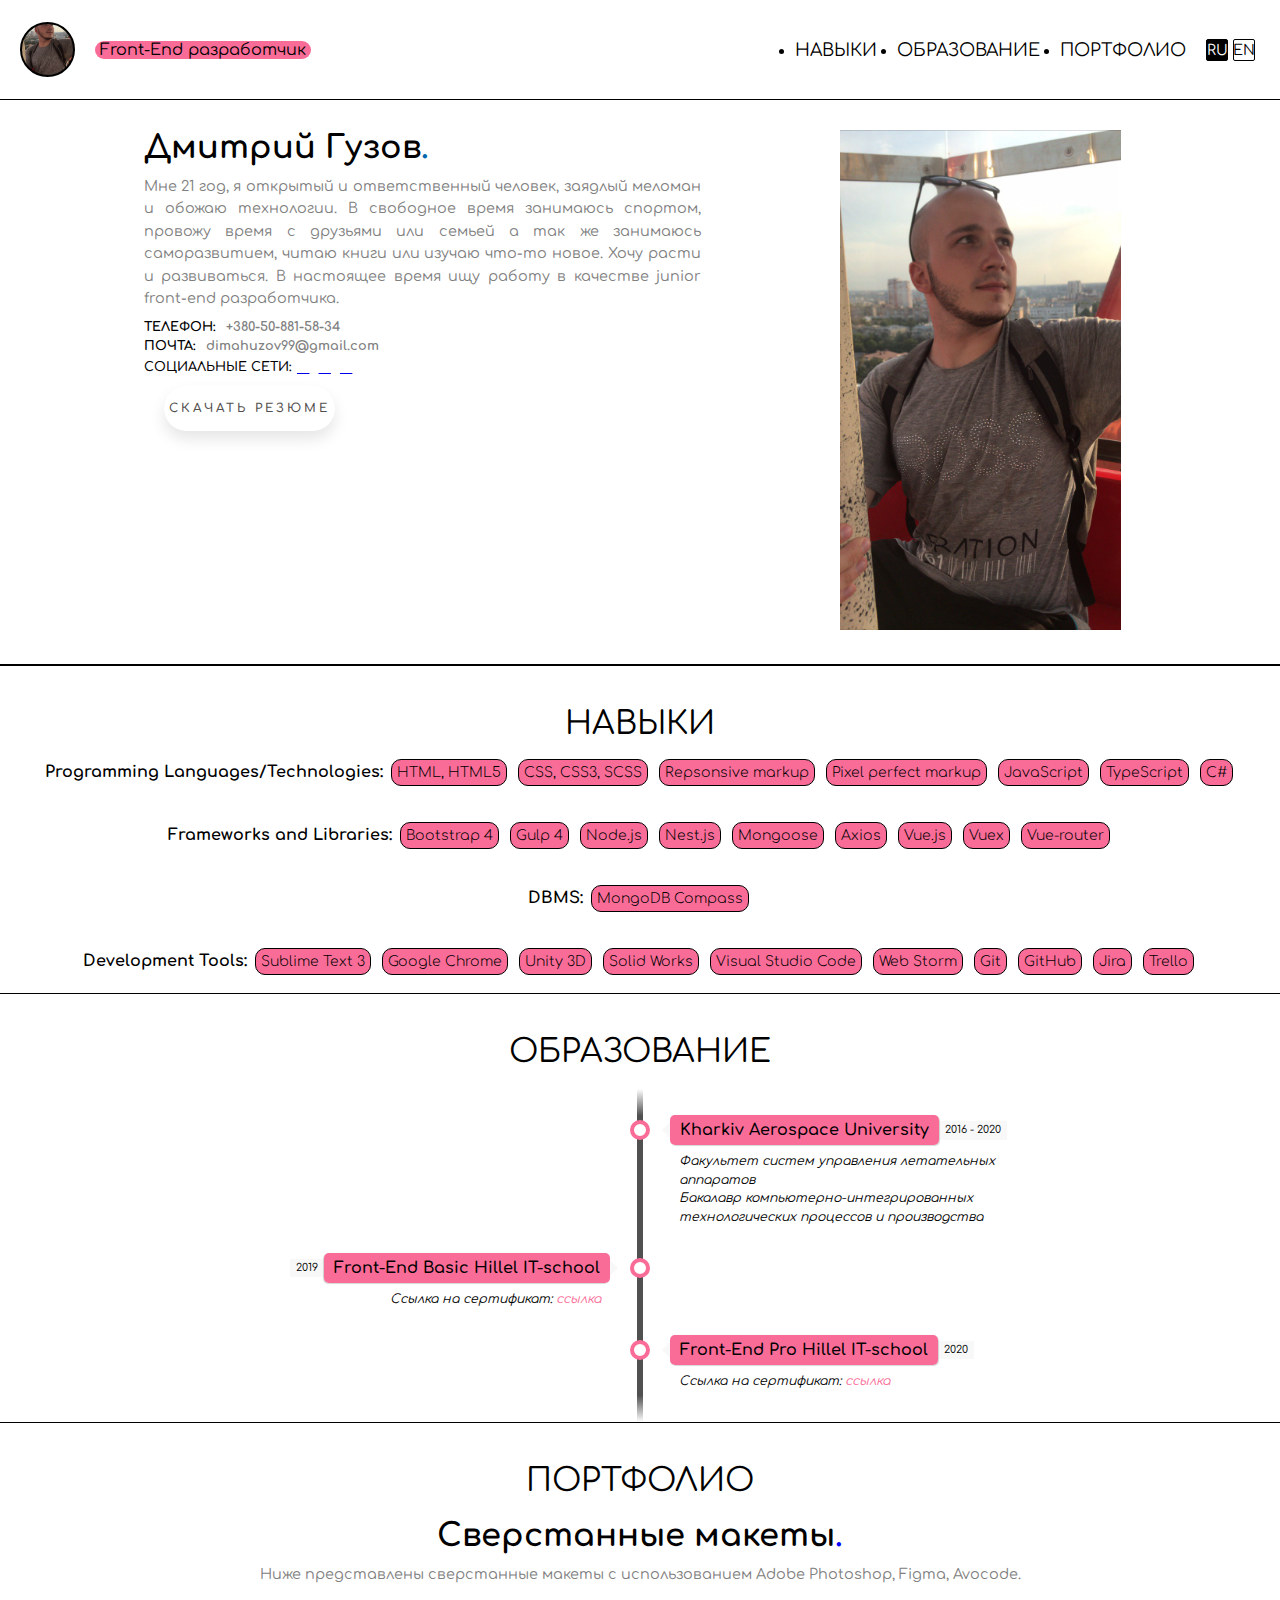
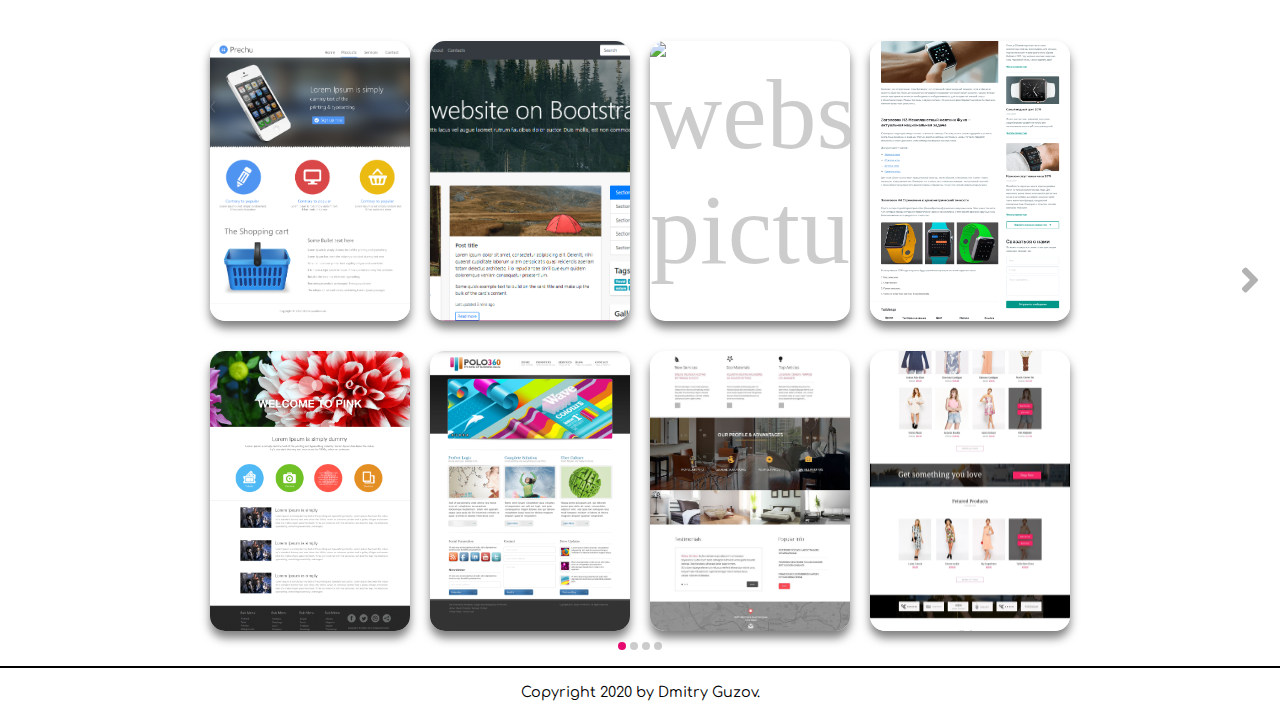
==== commit bcec8f1c: "asdasd" ====
--- a/index.html
+++ b/index.html
@@ -7,7 +7,8 @@
     <link rel="shortcut icon" href="./images/favicon.png" type="image/png">
     <meta name="description" content="Портфолио фронт-энд разработчика Дмитрия Гузова." />
     <meta name="robots" content="index, follow">
-    <meta name="keywords" content="html, HTML, css, CSS, scss, SCSS, js, JS, front-end, Front-End, NodeJS, bootstrap, Bootstrap, Frameworks, VueJS, git, GIT, github, GitHub, portfolio, портфолио, фронт-энд, разработчик, программист, веб-разработчик">
+    <meta name="keywords"
+        content="html, HTML, css, CSS, scss, SCSS, js, JS, front-end, Front-End, NodeJS, bootstrap, Bootstrap, Frameworks, VueJS, git, GIT, github, GitHub, portfolio, портфолио, фронт-энд, разработчик, программист, веб-разработчик">
 
     <meta name="viewport" content="width=device-width, initial-scale=1">
     <link rel="stylesheet" href="https://cdnjs.cloudflare.com/ajax/libs/meyer-reset/2.0/reset.min.css">
@@ -19,7 +20,7 @@
     <script src="https://kit.fontawesome.com/346e9b1f68.js" crossorigin="anonymous"></script>
 </head>
 
-<body>
+<body ontouchstart="">
     <header>
         <nav>
             <div id="brand">
@@ -51,7 +52,7 @@
                 <div class="left-side">
                     <h3>Дмитрий Гузов<span class="dott">.</span></h3>
                     <p>
-                        Мне 21 год , я открытый и ответственный человек, заядлый меломан и обожаю технологии. В
+                        Мне 21 год, я открытый и ответственный человек, заядлый меломан и обожаю технологии. В
                         свободное время занимаюсь спортом, провожу время с друзьями или семьей а так же занимаюсь
                         саморазвитием, читаю книги или изучаю что-то новое.
                         Хочу расти и развиваться. В настоящее время ищу работу в качестве junior front-end разработчика.
@@ -67,11 +68,12 @@
                     <div class="social">
                         <span>СОЦИАЛЬНЫЕ СЕТИ:</span>
                         <div class="social-icon">
-                            <a href="https://www.facebook.com/profile.php?id=100006566958118" target="_blank"><i
-                                    class="fab fa-facebook"></i></a>
-                            <a href="https://www.instagram.com/trololopower/" target="_blank"><i
-                                    class="fab fa-instagram"></i></a>
-                            <a href="https://github.com/RaiSky" target="_blank"><i class="fab fa-github-alt"></i></a>
+                            <a href="https://www.facebook.com/profile.php?id=100006566958118" aria-label="Facebook"
+                                rel="noreferrer" target="_blank"><i class="fab fa-facebook"></i></a>
+                            <a href="https://www.instagram.com/trololopower/" aria-label="Instagram" rel="noreferrer"
+                                target="_blank"><i class="fab fa-instagram"></i></a>
+                            <a href="https://github.com/RaiSky" aria-label="Github" rel="noreferrer"" target="
+                                _blank"><i class="fab fa-github-alt"></i></a>
                         </div>
                     </div>
                     <a class=" btn btn-download" href="CV/DmytroHuzov_FrontEnd.pdf" download="DmytroHuzov_FrontEnd.pdf"
@@ -148,7 +150,8 @@
                             <span class="time-wrapper"><span class="time">2019</span></span>
                         </div>
                         <div class="desc">Ссылка на сертификат: <a
-                                href="https://certificate.ithillel.ua/view/44508191/en" target="_blank">ссылка</a></div>
+                                href="https://certificate.ithillel.ua/view/44508191/en" rel="noreferrer"
+                                target="_blank">ссылка</a></div>
                     </div>
                 </li>
                 <!-- Item 3 -->
@@ -159,7 +162,8 @@
                             <span class="time-wrapper"><span class="time">2020</span></span>
                         </div>
                         <div class="desc">Ссылка на сертификат: <a
-                                href="https://certificate.ithillel.ua/view/98275008/en" target="_blank">ссылка</a></div>
+                                href="https://certificate.ithillel.ua/view/98275008/en" rel="noreferrer"
+                                target="_blank">ссылка</a></div>
                     </div>
                 </li>
 
@@ -180,67 +184,109 @@
                                         Avocode.</p>
                                 </div>
                                 <div class="portfolio-row">
-                                    <div class="portfolio-card hover-state">
+                                    <div class="card">
                                         <img src="images/Prechu.png" alt="website picture">
-                                        <div class="hover-adress">
-                                            <a class="icon-ico-eye fas fa-eye"
-                                                href="https://raisky.github.io/homeworkprechu" target="_blank"
-                                                style="color: black"></a>
-                                        </div>
-                                    </div>
-                                    <div class="portfolio-card hover-state">
+                                        <div class="info">                                            
+                                            <p>Lorem Ipsum is simply dummy text from the printing and typeseting
+                                                industry</p>
+                                                <button onclick="window.open('http://www.google.com', '_blank'); return false;">GitHub</button>
+                                            <button onclick="window.open('https://raisky.github.io/homeworkprechu', '_blank'); return false;">See</button>
+                                        </div>
+                                    </div>
+                                    <div class="card">
                                         <img src="images/bootstrapOne.png" alt="website picture">
-                                        <div class="hover-adress">
-                                            <a class="icon-ico-eye fas fa-eye"
-                                                href="https://raisky.github.io/bootstrapsite" target="_blank"
-                                                style="color: black"></a>
-                                        </div>
-                                    </div>
-                                    <div class="portfolio-card hover-state">
+                                        <div class="info">                                            
+                                            <p>Lorem Ipsum is simply dummy text from the printing and typeseting
+                                                industry</p>
+                                                <button onclick="window.open('http://www.google.com', '_blank'); return false;">GitHub</button>
+                                            <button onclick="window.open('https://raisky.github.io/bootstrapsite', '_blank'); return false;">See</button>
+                                        </div>
+                                    </div>
+                                    <div class="card">
                                         <img src="images/bandiLandingPag.png" alt="website picture">
-                                        <div class="hover-adress">
-                                            <a class="icon-ico-eye fas fa-eye" href="https://raisky.github.io/brandi/"
-                                                target="_blank" style="color: black"></a>
-                                        </div>
-                                    </div>
-                                    <div class="portfolio-card hover-state">
+                                        <div class="info">                                            
+                                            <p>Lorem Ipsum is simply dummy text from the printing and typeseting
+                                                industry</p>
+                                                <button onclick="window.open('http://www.google.com', '_blank'); return false;">GitHub</button>
+                                            <button onclick="window.open('https://raisky.github.io/brandi/', '_blank'); return false;">See</button>
+                                        </div>
+                                    </div>
+                                    <div class="card">
                                         <img src="images/InTime.png" alt="website picture">
-                                        <div class="hover-adress">
-                                            <a class="icon-ico-eye fas fa-eye" href="https://raisky.github.io/intime/"
-                                                target="_blank" style="color: white"></a>
-                                        </div>
-                                    </div>
+                                        <div class="info">                                            
+                                            <p>Lorem Ipsum is simply dummy text from the printing and typeseting
+                                                industry</p>
+                                                <button onclick="window.open('http://www.google.com', '_blank'); return false;">GitHub</button>
+                                            <button onclick="window.open('https://raisky.github.io/intime/', '_blank'); return false;">See</button>
+                                        </div>
+                                    </div>                                    
                                 </div>
                                 <div class="portfolio-row">
-                                    <div class="portfolio-card hover-state">
+                                    <div class="card">
                                         <img src="images/Multipurpose.png" alt="website picture">
-                                        <div class="hover-adress">
-                                            <a class="icon-ico-eye fas fa-eye"
-                                                href="https://raisky.github.io/multipurpose/" target="_blank"
-                                                style="color: black"></a>
-                                        </div>
-                                    </div>
-                                    <div class="portfolio-card hover-state">
+                                        <div class="info">                                            
+                                            <p>Lorem Ipsum is simply dummy text from the printing and typeseting
+                                                industry</p>
+                                                <button onclick="window.open('http://www.google.com', '_blank'); return false;">GitHub</button>
+                                            <button onclick="window.open('https://raisky.github.io/multipurpose/', '_blank'); return false;">See</button>
+                                        </div>
+                                    </div>
+                                    <div class="card">
                                         <img src="images/polo360.png" alt="website picture">
-                                        <div class="hover-adress">
-                                            <a class="icon-ico-eye fas fa-eye" href="https://raisky.github.io/poloweb/"
-                                                target="_blank" style="color: black"></a>
-                                        </div>
-                                    </div>
-                                    <div class="portfolio-card hover-state">
+                                        <div class="info">                                            
+                                            <p>Lorem Ipsum is simply dummy text from the printing and typeseting
+                                                industry</p>
+                                                <button onclick="window.open('http://www.google.com', '_blank'); return false;">GitHub</button>
+                                            <button onclick="window.open('https://raisky.github.io/poloweb/', '_blank'); return false;">See</button>
+                                        </div>
+                                    </div>
+                                    <div class="card">
                                         <img src="images/CreoFurniture.jpg" alt="website picture">
-                                        <div class="hover-adress">
-                                            <a class="icon-ico-eye fas fa-eye"
-                                                href="https://raisky.github.io/creofurniture/" target="_blank"
-                                                style="color: black"></a>
-                                        </div>
-                                    </div>
-                                    <div class="portfolio-card hover-state">
+                                        <div class="info">                                            
+                                            <p>Lorem Ipsum is simply dummy text from the printing and typeseting
+                                                industry</p>
+                                                <button onclick="window.open('http://www.google.com', '_blank'); return false;">GitHub</button>
+                                            <button onclick="window.open('https://raisky.github.io/creofurniture/', '_blank'); return false;">See</button>
+                                        </div>
+                                    </div>
+                                    <div class="card">
                                         <img src="images/Fashion-eCommerce.jpg" alt="website picture">
-                                        <div class="hover-adress">
-                                            <a class="icon-ico-eye fas fa-eye"
-                                                href="https://raisky.github.io/fashionecommerce/" target="_blank"
-                                                style="color: black"></a>
+                                        <div class="info">                                            
+                                            <p>Lorem Ipsum is simply dummy text from the printing and typeseting
+                                                industry</p>
+                                                <button onclick="window.open('http://www.google.com', '_blank'); return false;">GitHub</button>
+                                            <button onclick="window.open('https://raisky.github.io/fashionecommerce/', '_blank'); return false;">See</button>
+                                        </div>
+                                    </div>
+                                </div>
+                            </div>
+                        </section>
+                    </div>
+                    <div class="slider-content__item images">
+                        <section class="portfolio">
+                            <div class="container flex-portfolio">
+                                <div class="portfolio-title">
+                                    <h2>Сверстанные макеты<span class="dott">.</span></h2>
+                                    <p>Ниже представлены сверстанные макеты с использованием Adobe Photoshop, Figma,
+                                        Avocode.</p>
+                                </div>
+                                <div class="portfolio-row">                                   
+                                    <div class="card">
+                                        <img src="images/luxestate.png" alt="luxestate">
+                                        <div class="info">                                            
+                                            <p>Lorem Ipsum is simply dummy text from the printing and typeseting
+                                                industry</p>
+                                                <button onclick="window.open('http://www.google.com', '_blank'); return false;">GitHub</button>
+                                            <button onclick="window.open('https://raisky.github.io/luxestate/', '_blank'); return false;">See</button>
+                                        </div>
+                                    </div>
+                                    <div class="card">
+                                        <img src="images/fudiweb.png" alt="fudiweb">
+                                        <div class="info">                                            
+                                            <p>Lorem Ipsum is simply dummy text from the printing and typeseting
+                                                industry</p>
+                                                <button onclick="window.open('http://www.google.com', '_blank'); return false;">GitHub</button>
+                                            <button onclick="window.open('https://raisky.github.io/fudiweb/', '_blank'); return false;">See</button>
                                         </div>
                                     </div>
                                 </div>
@@ -254,63 +300,32 @@
                                     <h2>JS проекты<span class="dott">.</span></h2>
                                     <p>Ниже представлены проекты, выполненные на чистом js.</p>
                                 </div>
-                                <div class="portfolio-row">
-                                    <div class="portfolio-card hover-state">
+                                <div class="portfolio-row">                                   
+                                    <div class="card">
                                         <img src="images/jstodo.png" alt="JSTODO">
-                                        <div class="hover-adress">
-                                            <a class="icon-ico-eye fas fa-eye" href="https://raisky.github.io/jstodo/"
-                                                target="_blank" style="color: black"></a>
-                                        </div>
-                                    </div>
-                                    <div class="portfolio-card hover-state">
+                                        <div class="info">                                            
+                                            <p>Lorem Ipsum is simply dummy text from the printing and typeseting
+                                                industry</p>
+                                                <button onclick="window.open('http://www.google.com', '_blank'); return false;">GitHub</button>
+                                            <button onclick="window.open('https://raisky.github.io/jstodo/', '_blank'); return false;">See</button>
+                                        </div>
+                                    </div>
+                                    <div class="card">
                                         <img src="images/pagination.png" alt="Pagination">
-                                        <div class="hover-adress">
-                                            <a class="icon-ico-eye fas fa-eye"
-                                                href="https://raisky.github.io/jspagination/" target="_blank"
-                                                style="color: black"></a>
-                                        </div>
-                                    </div>
-                                    <div class="portfolio-card hover-state">
+                                        <div class="info">                                            
+                                            <p>Lorem Ipsum is simply dummy text from the printing and typeseting
+                                                industry</p>
+                                                <button onclick="window.open('http://www.google.com', '_blank'); return false;">GitHub</button>
+                                            <button onclick="window.open('https://raisky.github.io/jspagination/', '_blank'); return false;">See</button>
+                                        </div>
+                                    </div>
+                                    <div class="card">
                                         <img src="images/tetris.png" alt="tetris">
-                                        <div class="hover-adress">
-                                            <a class="icon-ico-eye fas fa-eye" href="https://raisky.github.io/tetris/"
-                                                target="_blank" style="color: white"></a>
-                                        </div>
-                                    </div>
-                                    <div class="portfolio-card hover-state">
-                                        <img src="images/XNone.png" alt="website picture">
-                                        <div class="hover-adress">
-                                            <!-- <a class="icon-ico-eye fas fa-eye" href="#" target="_blank"
-                                    style="color: white"></a> -->
-                                        </div>
-                                    </div>
-                                </div>
-                                <div class="portfolio-row">
-                                    <div class="portfolio-card hover-state">
-                                        <img src="images/XNone.png" alt="website picture">
-                                        <div class="hover-adress">
-                                            <!-- <a class="icon-ico-eye fas fa-eye" href="#" target="_blank"
-                                    style="color: black"></a> -->
-                                        </div>
-                                    </div>
-                                    <div class="portfolio-card hover-state">
-                                        <img src="images/XNone.png" alt="website picture">
-                                        <div class="hover-adress">
-                                            <!-- <a class="icon-ico-eye fas fa-eye" href="#" target="_blank" style="color: black"></a> -->
-                                        </div>
-                                    </div>
-                                    <div class="portfolio-card hover-state">
-                                        <img src="images/XNone.png" alt="website picture">
-                                        <div class="hover-adress">
-                                            <!-- <a class="icon-ico-eye fas fa-eye" href="#" target="_blank"
-                                    style="color: black"></a> -->
-                                        </div>
-                                    </div>
-                                    <div class="portfolio-card hover-state">
-                                        <img src="images/XNone.png" alt="website picture">
-                                        <div class="hover-adress">
-                                            <!-- <a class="icon-ico-eye fas fa-eye" href="#"
-                                    target="_blank" style="color: black"></a> -->
+                                        <div class="info">                                            
+                                            <p>Lorem Ipsum is simply dummy text from the printing and typeseting
+                                                industry</p>
+                                                <button onclick="window.open('http://www.google.com', '_blank'); return false;">GitHub</button>
+                                            <button onclick="window.open('https://raisky.github.io/tetris/', '_blank'); return false;">See</button>
                                         </div>
                                     </div>
                                 </div>
@@ -324,65 +339,32 @@
                                     <h2>Vuejs проекты<span class="dott">.</span></h2>
                                     <p>Ниже представлены проекты, выполненные на vuejs.</p>
                                 </div>
-                                <div class="portfolio-row">
-                                    <div class="portfolio-card hover-state">
-                                        <img src="images/vueshop.png" alt="">
-                                        <div class="hover-adress">
-                                            <a class="icon-ico-eye fas fa-eye"
-                                                href="https://github.com/RaiSky/vueshops.git" target="_blank"
-                                                style="color: white"></a>
-                                        </div>
-                                    </div>
-                                    <div class="portfolio-card hover-state">
-                                        <img src="images/vueblog.png" alt="">
-                                        <div class="hover-adress">
-                                            <a class="icon-ico-eye fas fa-eye"
-                                                href="https://github.com/RaiSky/vueblog.git" target="_blank"
-                                                style="color: white"></a>
-                                        </div>
-                                    </div>
-                                    <div class="portfolio-card hover-state">
+                                <div class="portfolio-row">                                  
+                                    <div class="card">
+                                        <img src="images/vueshop.png" alt="vue shop">
+                                        <div class="info">                                            
+                                            <p>Lorem Ipsum is simply dummy text from the printing and typeseting
+                                                industry</p>
+                                                <button onclick="window.open('https://github.com/RaiSky/vueshops.git', '_blank'); return false;">Github</button>
+                                            <!-- <button onclick="window.open('https://github.com/RaiSky/vueshops.git', '_blank'); return false;">See</button> -->
+                                        </div>
+                                    </div>
+                                    <div class="card">
+                                        <img src="images/vueblog.png" alt="vue blog">
+                                        <div class="info">                                            
+                                            <p>Lorem Ipsum is simply dummy text from the printing and typeseting
+                                                industry</p>
+                                                <button onclick="window.open('https://github.com/RaiSky/vueblog.git', '_blank'); return false;">Github</button>
+                                            <!-- <button onclick="window.open('https://github.com/RaiSky/vueblog.git', '_blank'); return false;">See</button> -->
+                                        </div>
+                                    </div>
+                                    <div class="card">
                                         <img src="images/todoapp.png" alt="todoapp picture">
-                                        <div class="hover-adress">
-                                            <a class="icon-ico-eye fas fa-eye"
-                                                href="https://github.com/RaiSky/vuetodolist.git" target="_blank"
-                                                style="color: #fff"></a>
-                                        </div>
-                                    </div>
-                                    <div class="portfolio-card hover-state">
-                                        <img src="images/XNone.png" alt="website picture">
-                                        <div class="hover-adress">
-                                            <!-- <a class="icon-ico-eye fas fa-eye" href="https://raisky.github.io/intime/" target="_blank"
-                                    style="color: white"></a> -->
-                                        </div>
-                                    </div>
-                                </div>
-                                <div class="portfolio-row">
-                                    <div class="portfolio-card hover-state">
-                                        <img src="images/XNone.png" alt="website picture">
-                                        <div class="hover-adress">
-                                            <!-- <a class="icon-ico-eye fas fa-eye" href="https://raisky.github.io/multipurpose/" target="_blank"
-                                    style="color: black"></a> -->
-                                        </div>
-                                    </div>
-                                    <div class="portfolio-card hover-state">
-                                        <img src="images/XNone.png" alt="website picture">
-                                        <div class="hover-adress">
-                                            <!-- <a class="icon-ico-eye fas fa-eye" href="https://raisky.github.io/poloweb/" target="_blank" style="color: black"></a> -->
-                                        </div>
-                                    </div>
-                                    <div class="portfolio-card hover-state">
-                                        <img src="images/XNone.png" alt="website picture">
-                                        <div class="hover-adress">
-                                            <!-- <a class="icon-ico-eye fas fa-eye" href="https://raisky.github.io/creofurniture/" target="_blank"
-                                    style="color: black"></a> -->
-                                        </div>
-                                    </div>
-                                    <div class="portfolio-card hover-state">
-                                        <img src="images/XNone.png" alt="website picture">
-                                        <div class="hover-adress">
-                                            <!-- <a class="icon-ico-eye fas fa-eye" href="https://raisky.github.io/fashionecommerce/"
-                                    target="_blank" style="color: black"></a> -->
+                                        <div class="info">                                            
+                                            <p>Lorem Ipsum is simply dummy text from the printing and typeseting
+                                                industry</p>
+                                                <button onclick="window.open('https://github.com/RaiSky/vuetodolist.git', '_blank'); return false;">Github</button>
+                                            <!-- <button onclick="window.open('https://github.com/RaiSky/vuetodolist.git', '_blank'); return false;">See</button> -->
                                         </div>
                                     </div>
                                 </div>
--- a/css/style.css
+++ b/css/style.css
@@ -296,13 +296,11 @@
 /*** Section Styles ***/
 section {
   width: 100vw;
-  /* min-height: calc(100vh - 60px); */
   height: auto;
   display: flex;
   justify-content: center;
   align-items: center;
   flex-flow: column;
-  border-bottom: 1px solid #000;
 }
 section:nth-child(odd) {
   background: white;
@@ -397,17 +395,17 @@
     border-radius: 0;
  }
 }
-.section-skills {
+.section-skills {  
   font-family: "Comfortaa", cursive;
   display: flex;
   justify-content: space-evenly;
   flex-flow: column;
 }
 .section-skills ul {
-  font-weight: 700;
   margin: 15px 10px;
   width: auto;
   text-align: center;
+  font-weight: 700;
 }
 .section-skills ul li {
   font-weight: 300;
@@ -423,6 +421,9 @@
 }
 .section-skills ul li:hover {
   cursor: pointer;
+}
+#section00,#section01, #section02, #section03, #section04 {
+  border-bottom: 1px solid #000;
 }
 .section-education {
  /* ================ The Timeline ================ */
@@ -663,7 +664,6 @@
   width: 100%;
   height: 100%;
   padding-bottom: 20px;
-  border-bottom: 1px solid black;
 }
 .portfolio-title {
   display: flex;
@@ -694,7 +694,7 @@
   padding: 5px;
   height: auto;
   display: flex;
-  justify-content: space-around;
+  justify-content: center;
   flex-wrap: wrap;
 }
 .portfolio-card {
@@ -746,6 +746,7 @@
   height: 50px;
   width: 100%;
   font-family: "Comfortaa", cursive;
+  border-top: 1px solid #000;
 }
 .footer .container {
   height: 100%;
@@ -755,8 +756,136 @@
   flex-flow: column;
 }
 .footer .container p {
-  color: #000;
   font-size: 0.9rem;
   line-height: 1.4;
   opacity: 1;
-}
+  color: #000;
+}
+.card {
+  width: 200px;
+  height: 280px;
+  margin: 10px;
+  border-radius: 15px;
+  padding: 1.5rem;
+  background: white;
+  position: relative;
+  display: flex;
+  align-items: flex-end;
+  transition: 0.2s ease-out;
+  box-shadow: 0px 7px 10px rgba(0, 0, 0, 0.5);
+}
+.card:hover {
+  transform: translateY(20px);
+}
+.card:hover:before {
+  opacity: 1;
+}
+.card:hover .info {
+  opacity: 1;
+  transform: translateY(0px);
+}
+.card:before {
+  content: "";
+  position: absolute;
+  top: 0;
+  left: 0;
+  display: block;
+  width: 100%;
+  height: 100%;
+  border-radius: 15px;
+  background: rgba(0, 0, 0, 0.6);
+  z-index: 2;
+  transition: 0.3s;
+  opacity: 0;
+}
+.card img {
+  width: 100%;
+  height: 100%;
+  object-fit: cover;
+  position: absolute;
+  top: 0;
+  left: 0;
+  border-radius: 15px;
+}
+.card .info {
+  position: relative;
+  z-index: 3;
+  color: white;
+  opacity: 0;
+  transform: translateY(30px);
+  transition: 0.5s;
+  display: none;
+}
+.card:hover .info {
+  display: block;
+}
+.card .info p {  
+  font-size: 15px;
+  display: inline-block;
+  text-overflow: ellipsis;  
+  overflow: hidden;  
+}
+.card .info button {
+  display: inline-block;  
+  outline: none;
+  border: none;
+  border-radius: 3px;
+  /* background: white; */
+  background: #fa6c98;
+  
+  color: white;
+  font-weight: bold;
+  cursor: pointer;
+  transition: 0.4s ease;  
+}
+.card .info button:hover {
+  background: #fa6c98;  
+  color: black;
+}
+@media screen and (max-width: 450px) {
+  .card {
+    width: 130px;
+    height: 210px;
+    display: flex;
+    align-items: center;
+    justify-content: center;
+    padding: 3px;
+  }
+  .card:hover .info {
+    display: flex;
+  }
+  .card .info {
+    width: 100%;
+    height: 100%;
+    display: flex;
+    flex-flow: column;
+    align-items: center;
+    justify-content: center;
+  }
+  .card .info p {    
+    width: 90%;
+    display: inline-block;
+    text-overflow: ellipsis;
+    white-space: nowrap;
+    overflow: hidden;
+    transition: all 200ms ease-in-out;
+  }
+  .card .info p:hover {
+    padding: 10px;
+    position: absolute;
+    width: 150px;
+    min-height: 90px;
+    height: auto;
+    border-radius: 5px;
+    top: 0;
+    text-overflow: clip;
+    white-space: normal;
+    word-break: break-all;
+    background-color: #000;
+    color: #fff;
+    z-index: 10;
+  }
+  .card .info button {
+    margin-top: 10px;
+  }
+}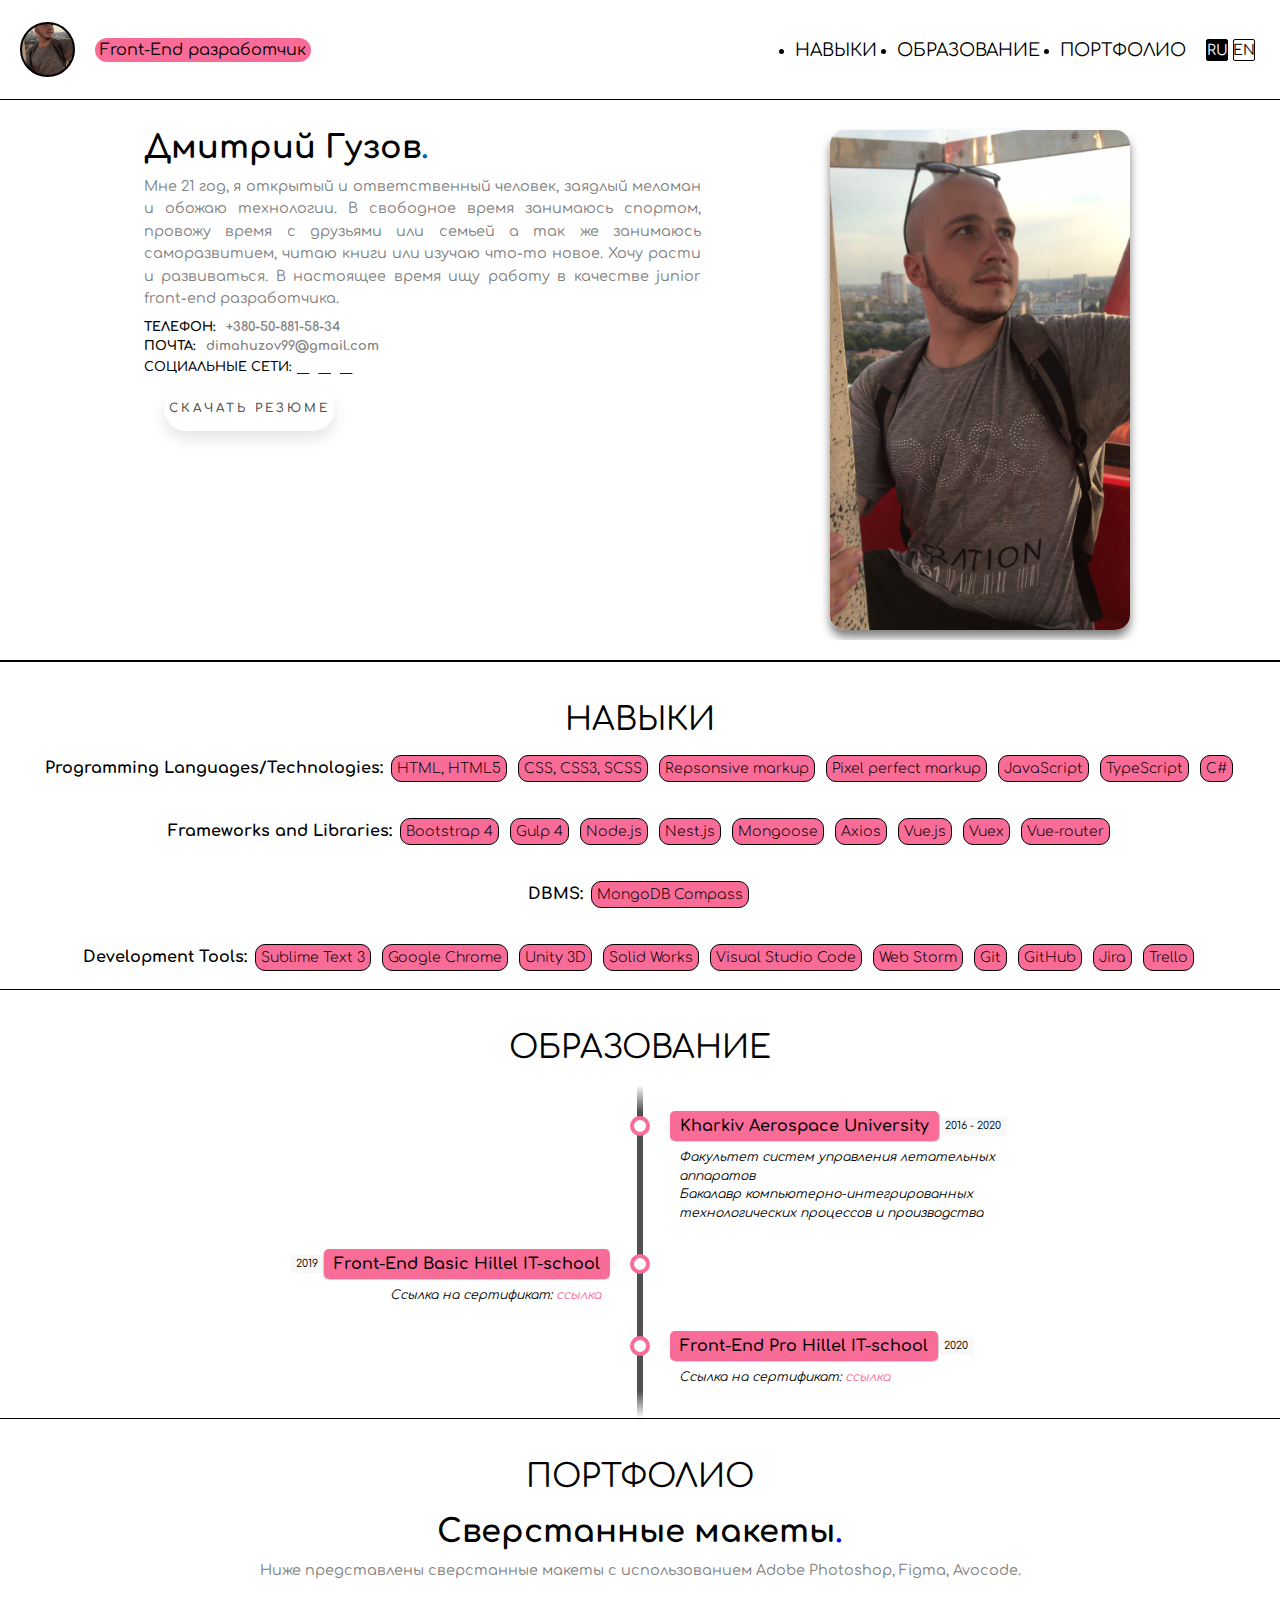
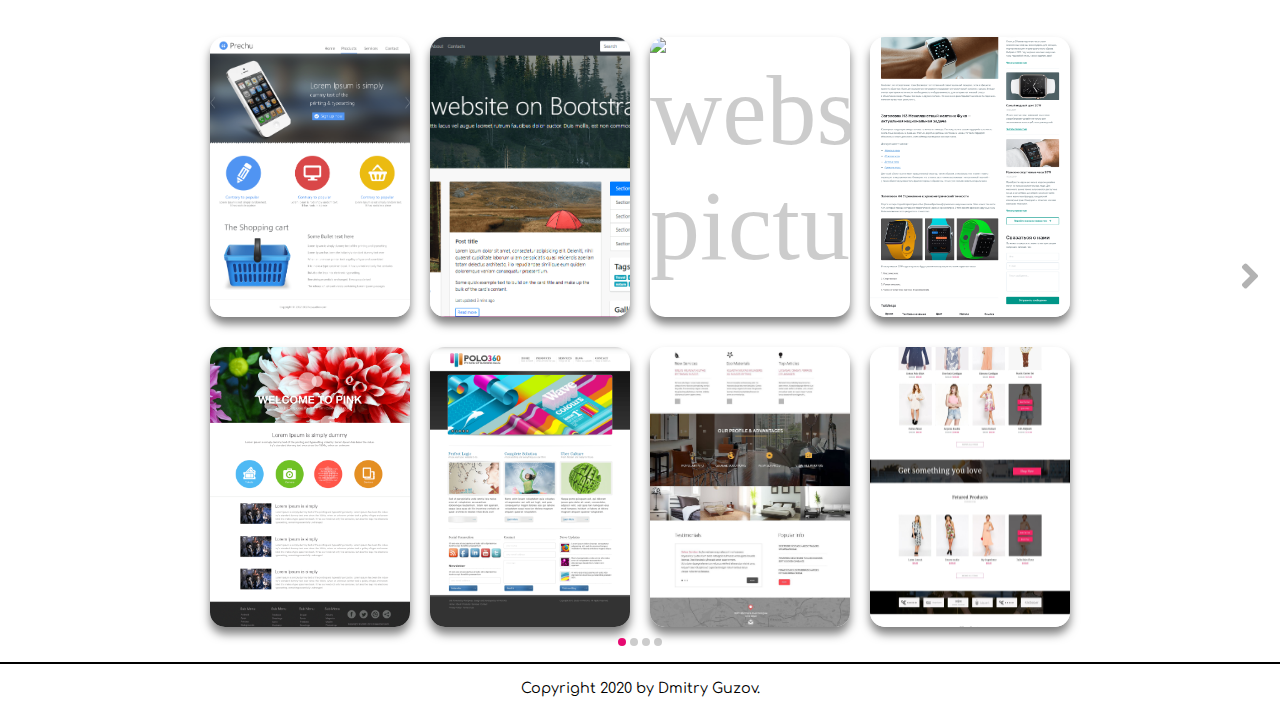
==== commit cb6d1cbb: "add to card flex-grow 1" ====
--- a/index.html
+++ b/index.html
@@ -20,7 +20,7 @@
     <script src="https://kit.fontawesome.com/346e9b1f68.js" crossorigin="anonymous"></script>
 </head>
 
-<body ontouchstart="">
+<body>
     <header>
         <nav>
             <div id="brand">
@@ -170,7 +170,7 @@
             </ul>
         </div>
     </section>
-    <section id="section02">
+    <section id="section02" ontouchstart="">
         <div id="heading">ПОРТФОЛИО</div>
         <div id="slider" class="slider">
             <div class="slider-content">
@@ -189,8 +189,8 @@
                                         <div class="info">                                            
                                             <p>Lorem Ipsum is simply dummy text from the printing and typeseting
                                                 industry</p>
-                                                <button onclick="window.open('http://www.google.com', '_blank'); return false;">GitHub</button>
-                                            <button onclick="window.open('https://raisky.github.io/homeworkprechu', '_blank'); return false;">See</button>
+                                                <button class="git-link" onclick="window.open('http://www.google.com', '_blank'); return false;">GitHub</button>
+                                            <button class="see-link" onclick="window.open('https://raisky.github.io/homeworkprechu', '_blank'); return false;">See</button>
                                         </div>
                                     </div>
                                     <div class="card">
@@ -198,8 +198,8 @@
                                         <div class="info">                                            
                                             <p>Lorem Ipsum is simply dummy text from the printing and typeseting
                                                 industry</p>
-                                                <button onclick="window.open('http://www.google.com', '_blank'); return false;">GitHub</button>
-                                            <button onclick="window.open('https://raisky.github.io/bootstrapsite', '_blank'); return false;">See</button>
+                                                <button class="git-link" onclick="window.open('http://www.google.com', '_blank'); return false;">GitHub</button>
+                                            <button class="see-link" onclick="window.open('https://raisky.github.io/bootstrapsite', '_blank'); return false;">See</button>
                                         </div>
                                     </div>
                                     <div class="card">
@@ -207,8 +207,8 @@
                                         <div class="info">                                            
                                             <p>Lorem Ipsum is simply dummy text from the printing and typeseting
                                                 industry</p>
-                                                <button onclick="window.open('http://www.google.com', '_blank'); return false;">GitHub</button>
-                                            <button onclick="window.open('https://raisky.github.io/brandi/', '_blank'); return false;">See</button>
+                                                <button class="git-link" onclick="window.open('http://www.google.com', '_blank'); return false;">GitHub</button>
+                                            <button class="see-link" onclick="window.open('https://raisky.github.io/brandi/', '_blank'); return false;">See</button>
                                         </div>
                                     </div>
                                     <div class="card">
@@ -216,8 +216,8 @@
                                         <div class="info">                                            
                                             <p>Lorem Ipsum is simply dummy text from the printing and typeseting
                                                 industry</p>
-                                                <button onclick="window.open('http://www.google.com', '_blank'); return false;">GitHub</button>
-                                            <button onclick="window.open('https://raisky.github.io/intime/', '_blank'); return false;">See</button>
+                                                <button class="git-link" onclick="window.open('http://www.google.com', '_blank'); return false;">GitHub</button>
+                                            <button class="see-link" onclick="window.open('https://raisky.github.io/intime/', '_blank'); return false;">See</button>
                                         </div>
                                     </div>                                    
                                 </div>
@@ -227,8 +227,8 @@
                                         <div class="info">                                            
                                             <p>Lorem Ipsum is simply dummy text from the printing and typeseting
                                                 industry</p>
-                                                <button onclick="window.open('http://www.google.com', '_blank'); return false;">GitHub</button>
-                                            <button onclick="window.open('https://raisky.github.io/multipurpose/', '_blank'); return false;">See</button>
+                                                <button class="git-link" onclick="window.open('http://www.google.com', '_blank'); return false;">GitHub</button>
+                                            <button class="see-link" onclick="window.open('https://raisky.github.io/multipurpose/', '_blank'); return false;">See</button>
                                         </div>
                                     </div>
                                     <div class="card">
@@ -236,8 +236,8 @@
                                         <div class="info">                                            
                                             <p>Lorem Ipsum is simply dummy text from the printing and typeseting
                                                 industry</p>
-                                                <button onclick="window.open('http://www.google.com', '_blank'); return false;">GitHub</button>
-                                            <button onclick="window.open('https://raisky.github.io/poloweb/', '_blank'); return false;">See</button>
+                                                <button class="git-link" onclick="window.open('http://www.google.com', '_blank'); return false;">GitHub</button>
+                                            <button class="see-link" onclick="window.open('https://raisky.github.io/poloweb/', '_blank'); return false;">See</button>
                                         </div>
                                     </div>
                                     <div class="card">
@@ -245,8 +245,8 @@
                                         <div class="info">                                            
                                             <p>Lorem Ipsum is simply dummy text from the printing and typeseting
                                                 industry</p>
-                                                <button onclick="window.open('http://www.google.com', '_blank'); return false;">GitHub</button>
-                                            <button onclick="window.open('https://raisky.github.io/creofurniture/', '_blank'); return false;">See</button>
+                                                <button class="git-link" onclick="window.open('http://www.google.com', '_blank'); return false;">GitHub</button>
+                                            <button class="see-link" onclick="window.open('https://raisky.github.io/creofurniture/', '_blank'); return false;">See</button>
                                         </div>
                                     </div>
                                     <div class="card">
@@ -254,8 +254,8 @@
                                         <div class="info">                                            
                                             <p>Lorem Ipsum is simply dummy text from the printing and typeseting
                                                 industry</p>
-                                                <button onclick="window.open('http://www.google.com', '_blank'); return false;">GitHub</button>
-                                            <button onclick="window.open('https://raisky.github.io/fashionecommerce/', '_blank'); return false;">See</button>
+                                                <button class="git-link" onclick="window.open('http://www.google.com', '_blank'); return false;">GitHub</button>
+                                            <button class="see-link" onclick="window.open('https://raisky.github.io/fashionecommerce/', '_blank'); return false;">See</button>
                                         </div>
                                     </div>
                                 </div>
@@ -276,8 +276,8 @@
                                         <div class="info">                                            
                                             <p>Lorem Ipsum is simply dummy text from the printing and typeseting
                                                 industry</p>
-                                                <button onclick="window.open('http://www.google.com', '_blank'); return false;">GitHub</button>
-                                            <button onclick="window.open('https://raisky.github.io/luxestate/', '_blank'); return false;">See</button>
+                                                <button class="git-link" onclick="window.open('http://www.google.com', '_blank'); return false;">GitHub</button>
+                                            <button class="see-link" onclick="window.open('https://raisky.github.io/luxestate/', '_blank'); return false;">See</button>
                                         </div>
                                     </div>
                                     <div class="card">
@@ -285,8 +285,8 @@
                                         <div class="info">                                            
                                             <p>Lorem Ipsum is simply dummy text from the printing and typeseting
                                                 industry</p>
-                                                <button onclick="window.open('http://www.google.com', '_blank'); return false;">GitHub</button>
-                                            <button onclick="window.open('https://raisky.github.io/fudiweb/', '_blank'); return false;">See</button>
+                                                <button class="git-link" onclick="window.open('http://www.google.com', '_blank'); return false;">GitHub</button>
+                                            <button class="see-link" onclick="window.open('https://raisky.github.io/fudiweb/', '_blank'); return false;">See</button>
                                         </div>
                                     </div>
                                 </div>
@@ -300,14 +300,23 @@
                                     <h2>JS проекты<span class="dott">.</span></h2>
                                     <p>Ниже представлены проекты, выполненные на чистом js.</p>
                                 </div>
-                                <div class="portfolio-row">                                   
+                                <div class="portfolio-row">   
+                                    <div class="card">
+                                        <img src="images/tetris.png" alt="tetris">
+                                        <div class="info">                                            
+                                            <p>Lorem Ipsum is simply dummy text from the printing and typeseting
+                                                industry</p>
+                                                <button class="git-link" onclick="window.open('http://www.google.com', '_blank'); return false;">GitHub</button>
+                                            <button class="see-link" onclick="window.open('https://raisky.github.io/tetris/', '_blank'); return false;">See</button>
+                                        </div>
+                                    </div>                                
                                     <div class="card">
                                         <img src="images/jstodo.png" alt="JSTODO">
                                         <div class="info">                                            
                                             <p>Lorem Ipsum is simply dummy text from the printing and typeseting
                                                 industry</p>
-                                                <button onclick="window.open('http://www.google.com', '_blank'); return false;">GitHub</button>
-                                            <button onclick="window.open('https://raisky.github.io/jstodo/', '_blank'); return false;">See</button>
+                                                <button class="git-link" onclick="window.open('http://www.google.com', '_blank'); return false;">GitHub</button>
+                                            <button class="see-link" onclick="window.open('https://raisky.github.io/jstodo/', '_blank'); return false;">See</button>
                                         </div>
                                     </div>
                                     <div class="card">
@@ -315,19 +324,11 @@
                                         <div class="info">                                            
                                             <p>Lorem Ipsum is simply dummy text from the printing and typeseting
                                                 industry</p>
-                                                <button onclick="window.open('http://www.google.com', '_blank'); return false;">GitHub</button>
-                                            <button onclick="window.open('https://raisky.github.io/jspagination/', '_blank'); return false;">See</button>
-                                        </div>
-                                    </div>
-                                    <div class="card">
-                                        <img src="images/tetris.png" alt="tetris">
-                                        <div class="info">                                            
-                                            <p>Lorem Ipsum is simply dummy text from the printing and typeseting
-                                                industry</p>
-                                                <button onclick="window.open('http://www.google.com', '_blank'); return false;">GitHub</button>
-                                            <button onclick="window.open('https://raisky.github.io/tetris/', '_blank'); return false;">See</button>
-                                        </div>
-                                    </div>
+                                                <button class="git-link" onclick="window.open('http://www.google.com', '_blank'); return false;">GitHub</button>
+                                            <button class="see-link" onclick="window.open('https://raisky.github.io/jspagination/', '_blank'); return false;">See</button>
+                                        </div>
+                                    </div>
+                                   
                                 </div>
                             </div>
                         </section>
@@ -345,7 +346,7 @@
                                         <div class="info">                                            
                                             <p>Lorem Ipsum is simply dummy text from the printing and typeseting
                                                 industry</p>
-                                                <button onclick="window.open('https://github.com/RaiSky/vueshops.git', '_blank'); return false;">Github</button>
+                                                <button class="git-link" onclick="window.open('https://github.com/RaiSky/vueshops.git', '_blank'); return false;">Github</button>
                                             <!-- <button onclick="window.open('https://github.com/RaiSky/vueshops.git', '_blank'); return false;">See</button> -->
                                         </div>
                                     </div>
@@ -354,7 +355,7 @@
                                         <div class="info">                                            
                                             <p>Lorem Ipsum is simply dummy text from the printing and typeseting
                                                 industry</p>
-                                                <button onclick="window.open('https://github.com/RaiSky/vueblog.git', '_blank'); return false;">Github</button>
+                                                <button class="git-link" onclick="window.open('https://github.com/RaiSky/vueblog.git', '_blank'); return false;">Github</button>
                                             <!-- <button onclick="window.open('https://github.com/RaiSky/vueblog.git', '_blank'); return false;">See</button> -->
                                         </div>
                                     </div>
@@ -363,7 +364,7 @@
                                         <div class="info">                                            
                                             <p>Lorem Ipsum is simply dummy text from the printing and typeseting
                                                 industry</p>
-                                                <button onclick="window.open('https://github.com/RaiSky/vuetodolist.git', '_blank'); return false;">Github</button>
+                                                <button class="git-link" onclick="window.open('https://github.com/RaiSky/vuetodolist.git', '_blank'); return false;">Github</button>
                                             <!-- <button onclick="window.open('https://github.com/RaiSky/vuetodolist.git', '_blank'); return false;">See</button> -->
                                         </div>
                                     </div>
--- a/css/style.css
+++ b/css/style.css
@@ -65,7 +65,7 @@
   background: #fa6c98;
   border-radius: 50px;
   margin-left: 20px;
-  padding: 0 5px;
+  padding: 3px 5px;
   opacity: 1;
   transition: all 0.3s;
   display: flex;
@@ -283,15 +283,20 @@
   height: auto;
   overflow: hidden;
   padding: 10px;
+  display: flex;
+  align-items: center;
+  justify-content: center;
 }
 .right-side span {
-  width: 100%;
+  width: 300px;
   height: 500px;
   display: inline-block;
   background: url(../images/my-photo-profile.jpg);
-  background-position: top;
-  background-size: contain;
+  background-position: center;
+  background-size: cover;
   background-repeat: no-repeat;
+  border-radius: 15px;
+  box-shadow: 0px 7px 10px rgba(0, 0, 0, 0.5);
 }
 /*** Section Styles ***/
 section {
@@ -766,11 +771,13 @@
   height: 280px;
   margin: 10px;
   border-radius: 15px;
-  padding: 1.5rem;
+  /* padding: 1.5rem; */
   background: white;
   position: relative;
   display: flex;
-  align-items: flex-end;
+  /* justify-content: center; */
+  flex-grow: 1;
+  /* align-items: center; */
   transition: 0.2s ease-out;
   box-shadow: 0px 7px 10px rgba(0, 0, 0, 0.5);
 }
@@ -815,6 +822,7 @@
   transform: translateY(30px);
   transition: 0.5s;
   display: none;
+  width: 100%;
 }
 .card:hover .info {
   display: block;
@@ -823,7 +831,8 @@
   font-size: 15px;
   display: inline-block;
   text-overflow: ellipsis;  
-  overflow: hidden;  
+  overflow: hidden;
+  text-align: center;
 }
 .card .info button {
   display: inline-block;  
@@ -841,6 +850,23 @@
 .card .info button:hover {
   background: #fa6c98;  
   color: black;
+}
+.card .info button {
+  position: absolute;        
+}
+.card .info .git-link {
+  bottom: 0;
+  left: -1px;
+  border-top-right-radius: 5px;
+  border-bottom-right-radius: 5px;
+  border-bottom-left-radius: 15px;
+}
+.card .info .see-link {
+  right: -1px;
+  bottom: 0;
+  border-top-left-radius: 5px;
+  border-bottom-left-radius: 5px;
+  border-bottom-right-radius: 15px;
 }
 @media screen and (max-width: 450px) {
   .card {
@@ -860,7 +886,7 @@
     display: flex;
     flex-flow: column;
     align-items: center;
-    justify-content: center;
+    justify-content: flex-start;    
   }
   .card .info p {    
     width: 90%;
@@ -868,10 +894,10 @@
     text-overflow: ellipsis;
     white-space: nowrap;
     overflow: hidden;
-    transition: all 200ms ease-in-out;
+    transition: all 300ms ease-in-out;
   }
   .card .info p:hover {
-    padding: 10px;
+    /* padding: 10px; */
     position: absolute;
     width: 150px;
     min-height: 90px;
@@ -885,7 +911,6 @@
     color: #fff;
     z-index: 10;
   }
-  .card .info button {
-    margin-top: 10px;
-  }
+  
+  
 }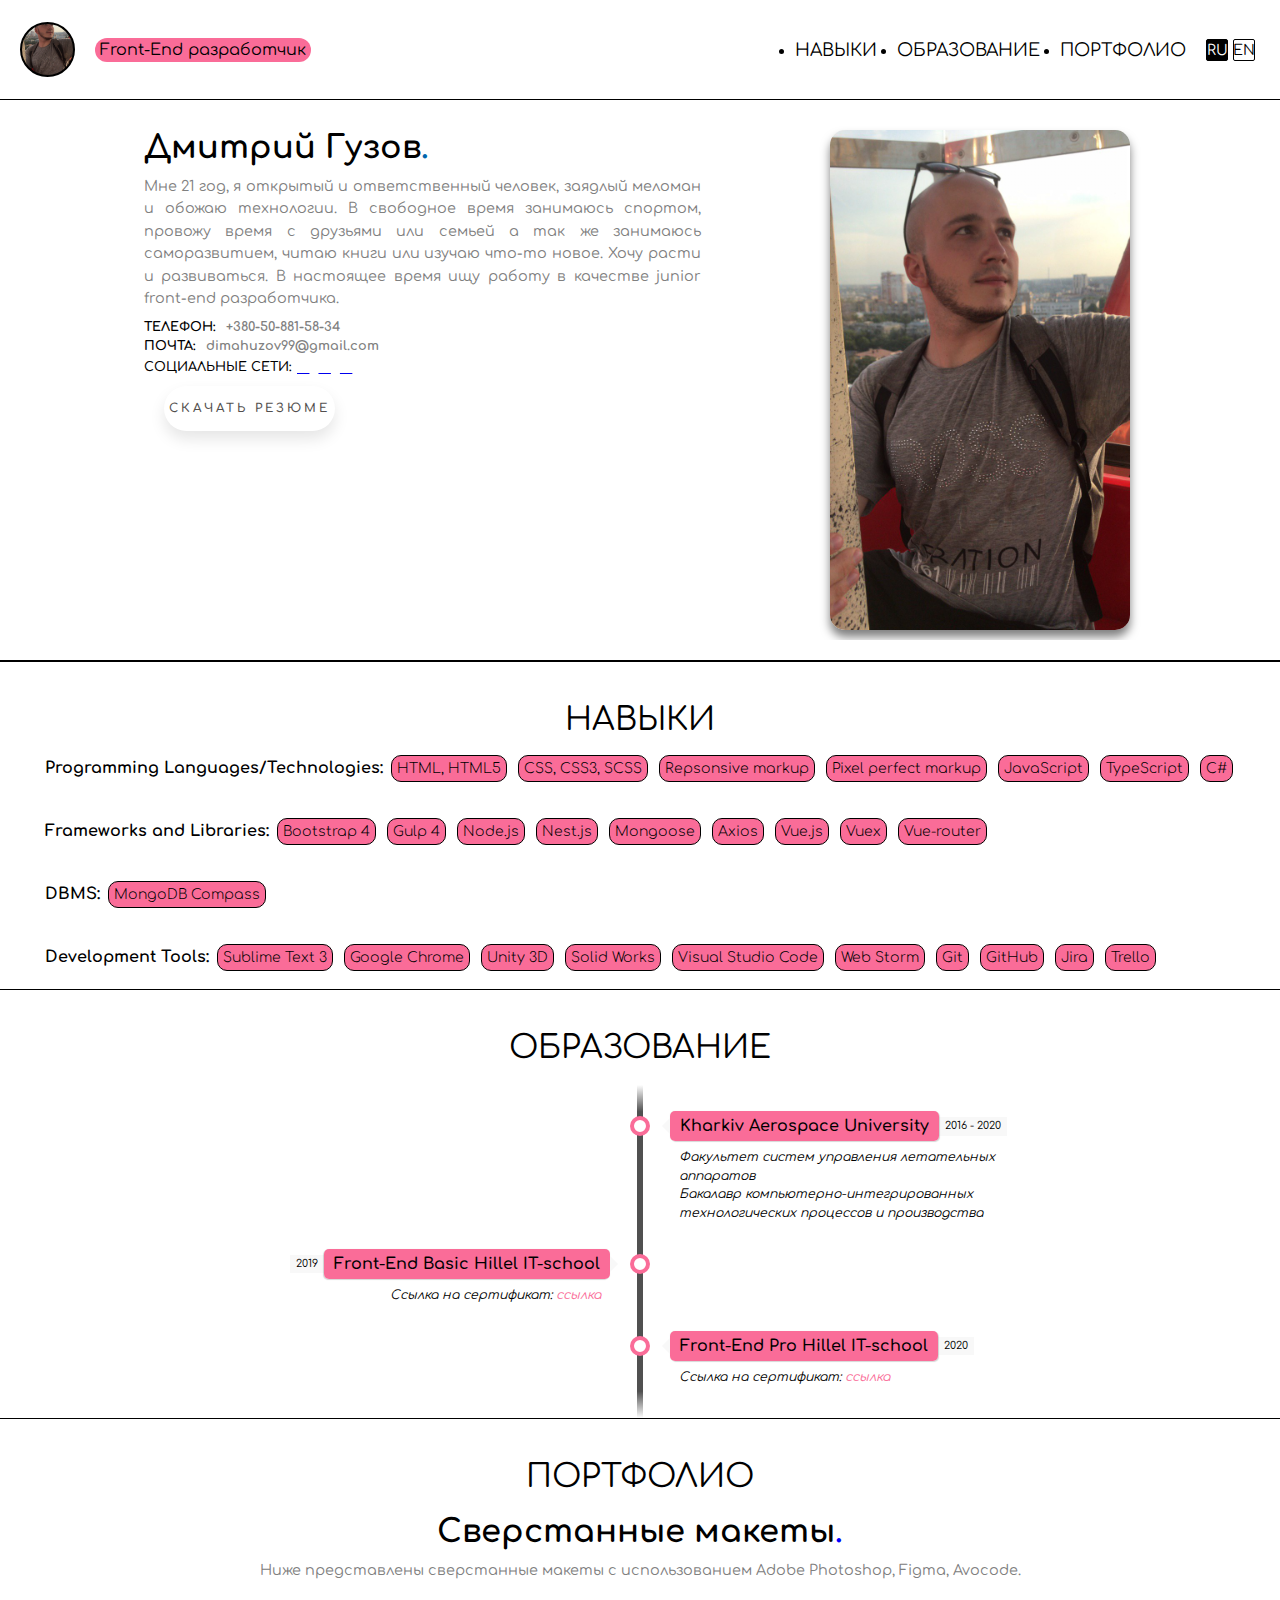
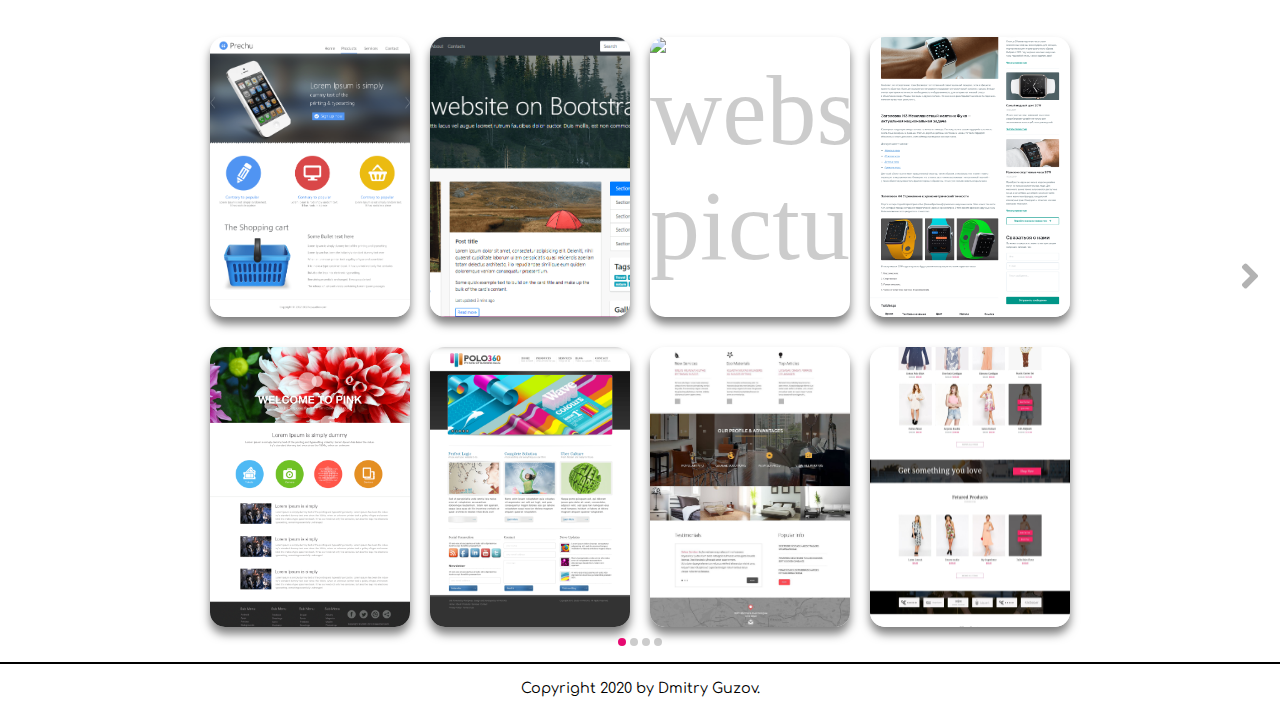
==== commit 64091667: "add git links" ====
--- a/index.html
+++ b/index.html
@@ -189,7 +189,7 @@
                                         <div class="info">                                            
                                             <p>Lorem Ipsum is simply dummy text from the printing and typeseting
                                                 industry</p>
-                                                <button class="git-link" onclick="window.open('http://www.google.com', '_blank'); return false;">GitHub</button>
+                                                <button class="git-link" onclick="window.open('https://github.com/RaiSky/homeworkprechu', '_blank'); return false;">GitHub</button>
                                             <button class="see-link" onclick="window.open('https://raisky.github.io/homeworkprechu', '_blank'); return false;">See</button>
                                         </div>
                                     </div>
@@ -198,7 +198,7 @@
                                         <div class="info">                                            
                                             <p>Lorem Ipsum is simply dummy text from the printing and typeseting
                                                 industry</p>
-                                                <button class="git-link" onclick="window.open('http://www.google.com', '_blank'); return false;">GitHub</button>
+                                                <button class="git-link" onclick="window.open('https://github.com/RaiSky/bootstrapsite', '_blank'); return false;">GitHub</button>
                                             <button class="see-link" onclick="window.open('https://raisky.github.io/bootstrapsite', '_blank'); return false;">See</button>
                                         </div>
                                     </div>
@@ -207,7 +207,7 @@
                                         <div class="info">                                            
                                             <p>Lorem Ipsum is simply dummy text from the printing and typeseting
                                                 industry</p>
-                                                <button class="git-link" onclick="window.open('http://www.google.com', '_blank'); return false;">GitHub</button>
+                                                <button class="git-link" onclick="window.open('https://github.com/RaiSky/brandi', '_blank'); return false;">GitHub</button>
                                             <button class="see-link" onclick="window.open('https://raisky.github.io/brandi/', '_blank'); return false;">See</button>
                                         </div>
                                     </div>
@@ -216,7 +216,7 @@
                                         <div class="info">                                            
                                             <p>Lorem Ipsum is simply dummy text from the printing and typeseting
                                                 industry</p>
-                                                <button class="git-link" onclick="window.open('http://www.google.com', '_blank'); return false;">GitHub</button>
+                                                <button class="git-link" onclick="window.open('https://github.com/RaiSky/intime', '_blank'); return false;">GitHub</button>
                                             <button class="see-link" onclick="window.open('https://raisky.github.io/intime/', '_blank'); return false;">See</button>
                                         </div>
                                     </div>                                    
@@ -227,7 +227,7 @@
                                         <div class="info">                                            
                                             <p>Lorem Ipsum is simply dummy text from the printing and typeseting
                                                 industry</p>
-                                                <button class="git-link" onclick="window.open('http://www.google.com', '_blank'); return false;">GitHub</button>
+                                                <button class="git-link" onclick="window.open('https://github.com/RaiSky/multipurpose', '_blank'); return false;">GitHub</button>
                                             <button class="see-link" onclick="window.open('https://raisky.github.io/multipurpose/', '_blank'); return false;">See</button>
                                         </div>
                                     </div>
@@ -236,7 +236,7 @@
                                         <div class="info">                                            
                                             <p>Lorem Ipsum is simply dummy text from the printing and typeseting
                                                 industry</p>
-                                                <button class="git-link" onclick="window.open('http://www.google.com', '_blank'); return false;">GitHub</button>
+                                                <button class="git-link" onclick="window.open('https://github.com/RaiSky/poloweb', '_blank'); return false;">GitHub</button>
                                             <button class="see-link" onclick="window.open('https://raisky.github.io/poloweb/', '_blank'); return false;">See</button>
                                         </div>
                                     </div>
@@ -245,7 +245,7 @@
                                         <div class="info">                                            
                                             <p>Lorem Ipsum is simply dummy text from the printing and typeseting
                                                 industry</p>
-                                                <button class="git-link" onclick="window.open('http://www.google.com', '_blank'); return false;">GitHub</button>
+                                                <button class="git-link" onclick="window.open('https://github.com/RaiSky/creofurniture', '_blank'); return false;">GitHub</button>
                                             <button class="see-link" onclick="window.open('https://raisky.github.io/creofurniture/', '_blank'); return false;">See</button>
                                         </div>
                                     </div>
@@ -254,7 +254,7 @@
                                         <div class="info">                                            
                                             <p>Lorem Ipsum is simply dummy text from the printing and typeseting
                                                 industry</p>
-                                                <button class="git-link" onclick="window.open('http://www.google.com', '_blank'); return false;">GitHub</button>
+                                                <button class="git-link" onclick="window.open('https://github.com/RaiSky/fashionecommerce', '_blank'); return false;">GitHub</button>
                                             <button class="see-link" onclick="window.open('https://raisky.github.io/fashionecommerce/', '_blank'); return false;">See</button>
                                         </div>
                                     </div>
@@ -276,7 +276,7 @@
                                         <div class="info">                                            
                                             <p>Lorem Ipsum is simply dummy text from the printing and typeseting
                                                 industry</p>
-                                                <button class="git-link" onclick="window.open('http://www.google.com', '_blank'); return false;">GitHub</button>
+                                                <button class="git-link" onclick="window.open('https://github.com/RaiSky/luxestate', '_blank'); return false;">GitHub</button>
                                             <button class="see-link" onclick="window.open('https://raisky.github.io/luxestate/', '_blank'); return false;">See</button>
                                         </div>
                                     </div>
@@ -285,7 +285,7 @@
                                         <div class="info">                                            
                                             <p>Lorem Ipsum is simply dummy text from the printing and typeseting
                                                 industry</p>
-                                                <button class="git-link" onclick="window.open('http://www.google.com', '_blank'); return false;">GitHub</button>
+                                                <button class="git-link" onclick="window.open('https://github.com/RaiSky/fudiweb', '_blank'); return false;">GitHub</button>
                                             <button class="see-link" onclick="window.open('https://raisky.github.io/fudiweb/', '_blank'); return false;">See</button>
                                         </div>
                                     </div>
@@ -306,7 +306,7 @@
                                         <div class="info">                                            
                                             <p>Lorem Ipsum is simply dummy text from the printing and typeseting
                                                 industry</p>
-                                                <button class="git-link" onclick="window.open('http://www.google.com', '_blank'); return false;">GitHub</button>
+                                                <button class="git-link" onclick="window.open('https://github.com/RaiSky/tetris', '_blank'); return false;">GitHub</button>
                                             <button class="see-link" onclick="window.open('https://raisky.github.io/tetris/', '_blank'); return false;">See</button>
                                         </div>
                                     </div>                                
@@ -315,7 +315,7 @@
                                         <div class="info">                                            
                                             <p>Lorem Ipsum is simply dummy text from the printing and typeseting
                                                 industry</p>
-                                                <button class="git-link" onclick="window.open('http://www.google.com', '_blank'); return false;">GitHub</button>
+                                                <button class="git-link" onclick="window.open('https://github.com/RaiSky/jstodo', '_blank'); return false;">GitHub</button>
                                             <button class="see-link" onclick="window.open('https://raisky.github.io/jstodo/', '_blank'); return false;">See</button>
                                         </div>
                                     </div>
@@ -324,7 +324,7 @@
                                         <div class="info">                                            
                                             <p>Lorem Ipsum is simply dummy text from the printing and typeseting
                                                 industry</p>
-                                                <button class="git-link" onclick="window.open('http://www.google.com', '_blank'); return false;">GitHub</button>
+                                                <button class="git-link" onclick="window.open('https://github.com/RaiSky/jspagination', '_blank'); return false;">GitHub</button>
                                             <button class="see-link" onclick="window.open('https://raisky.github.io/jspagination/', '_blank'); return false;">See</button>
                                         </div>
                                     </div>
--- a/css/style.css
+++ b/css/style.css
@@ -409,7 +409,7 @@
 .section-skills ul {
   margin: 15px 10px;
   width: auto;
-  text-align: center;
+  text-align: left;
   font-weight: 700;
 }
 .section-skills ul li {
@@ -424,9 +424,9 @@
   width: auto;
   text-align: center;
 }
-.section-skills ul li:hover {
+/* .section-skills ul li:hover {
   cursor: pointer;
-}
+} */
 #section00,#section01, #section02, #section03, #section04 {
   border-bottom: 1px solid #000;
 }
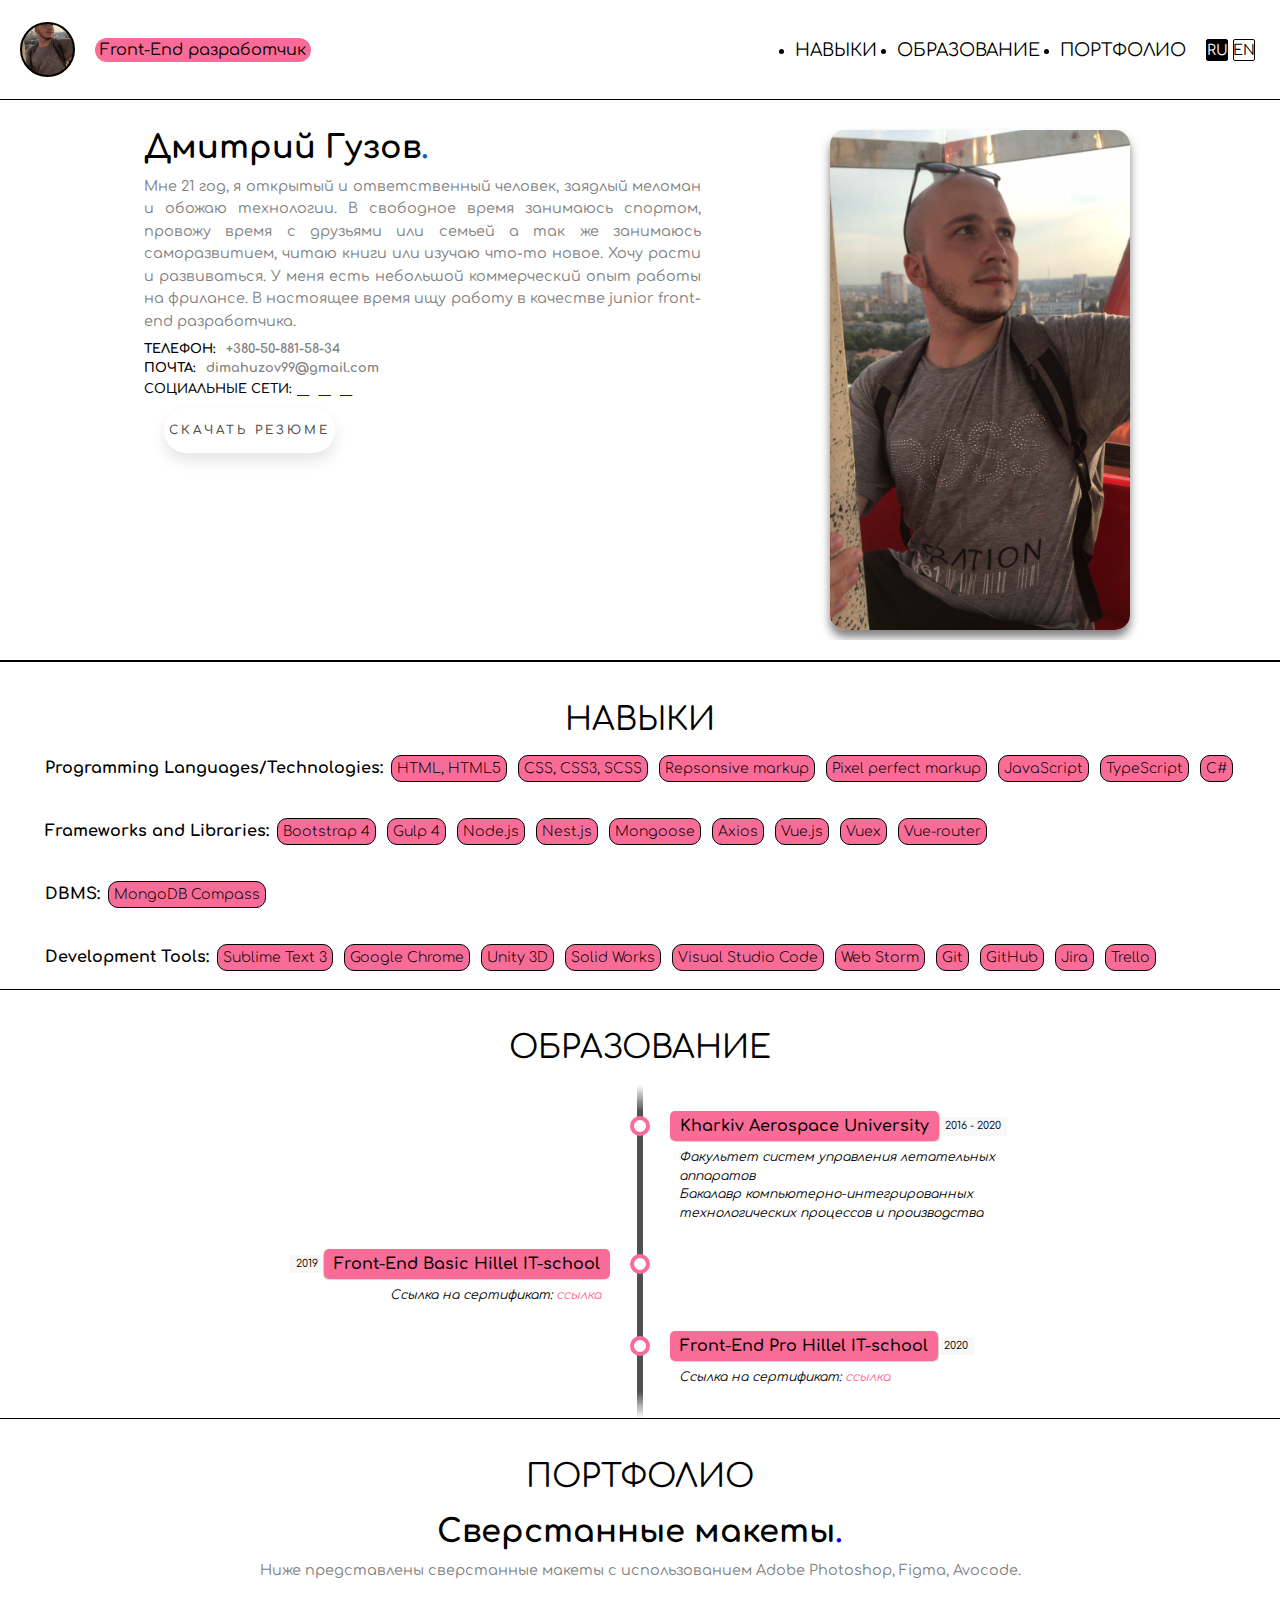
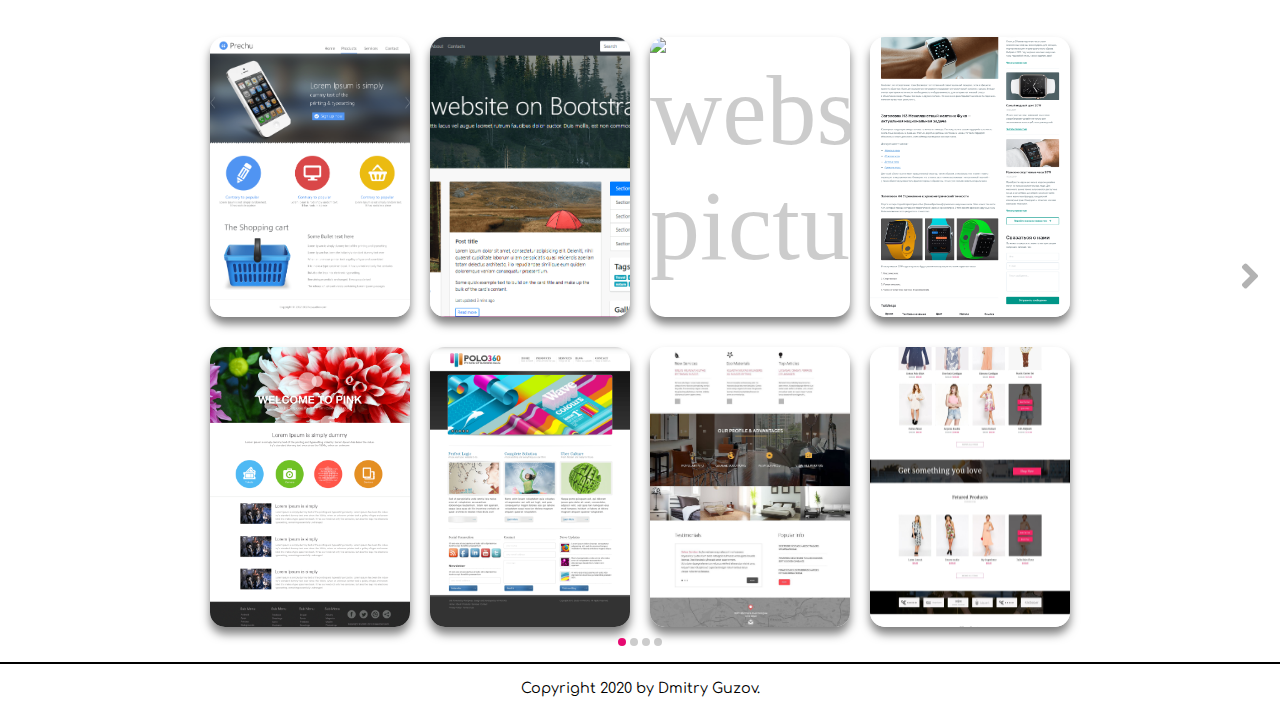
==== commit a36d20bd: "add to ru index.html card description" ====
--- a/index.html
+++ b/index.html
@@ -55,7 +55,8 @@
                         Мне 21 год, я открытый и ответственный человек, заядлый меломан и обожаю технологии. В
                         свободное время занимаюсь спортом, провожу время с друзьями или семьей а так же занимаюсь
                         саморазвитием, читаю книги или изучаю что-то новое.
-                        Хочу расти и развиваться. В настоящее время ищу работу в качестве junior front-end разработчика.
+                        Хочу расти и развиваться. У меня есть небольшой коммерческий опыт работы на фрилансе.
+                        В настоящее время ищу работу в качестве junior front-end разработчика.
                     </p>
                     <div class="adress-info">
                         <span class="phone-title">
@@ -186,76 +187,88 @@
                                 <div class="portfolio-row">
                                     <div class="card">
                                         <img src="images/Prechu.png" alt="website picture">
-                                        <div class="info">                                            
-                                            <p>Lorem Ipsum is simply dummy text from the printing and typeseting
-                                                industry</p>
-                                                <button class="git-link" onclick="window.open('https://github.com/RaiSky/homeworkprechu', '_blank'); return false;">GitHub</button>
-                                            <button class="see-link" onclick="window.open('https://raisky.github.io/homeworkprechu', '_blank'); return false;">See</button>
+                                        <div class="info">
+                                            <p>Сверстан простой psd макет Prechu с адаптацией под мобильные устройства
+                                            </p>
+                                            <button class="git-link"
+                                                onclick="window.open('https://github.com/RaiSky/homeworkprechu', '_blank'); return false;">GitHub</button>
+                                            <button class="see-link"
+                                                onclick="window.open('https://raisky.github.io/homeworkprechu', '_blank'); return false;">See</button>
                                         </div>
                                     </div>
                                     <div class="card">
                                         <img src="images/bootstrapOne.png" alt="website picture">
-                                        <div class="info">                                            
-                                            <p>Lorem Ipsum is simply dummy text from the printing and typeseting
-                                                industry</p>
-                                                <button class="git-link" onclick="window.open('https://github.com/RaiSky/bootstrapsite', '_blank'); return false;">GitHub</button>
-                                            <button class="see-link" onclick="window.open('https://raisky.github.io/bootstrapsite', '_blank'); return false;">See</button>
+                                        <div class="info">
+                                            <p>Сверстан простой psd макет с библиотекой bootstrap с адаптацией под
+                                                мобильные устройства</p>
+                                            <button class="git-link"
+                                                onclick="window.open('https://github.com/RaiSky/bootstrapsite', '_blank'); return false;">GitHub</button>
+                                            <button class="see-link"
+                                                onclick="window.open('https://raisky.github.io/bootstrapsite', '_blank'); return false;">See</button>
                                         </div>
                                     </div>
                                     <div class="card">
                                         <img src="images/bandiLandingPag.png" alt="website picture">
-                                        <div class="info">                                            
-                                            <p>Lorem Ipsum is simply dummy text from the printing and typeseting
-                                                industry</p>
-                                                <button class="git-link" onclick="window.open('https://github.com/RaiSky/brandi', '_blank'); return false;">GitHub</button>
-                                            <button class="see-link" onclick="window.open('https://raisky.github.io/brandi/', '_blank'); return false;">See</button>
+                                        <div class="info">
+                                            <p>Сверстан простой psd макет bandiLandingPage с библиотекой bootstrap с
+                                                адаптацией под мобильные устройства</p>
+                                            <button class="git-link"
+                                                onclick="window.open('https://github.com/RaiSky/brandi', '_blank'); return false;">GitHub</button>
+                                            <button class="see-link"
+                                                onclick="window.open('https://raisky.github.io/brandi/', '_blank'); return false;">See</button>
                                         </div>
                                     </div>
                                     <div class="card">
                                         <img src="images/InTime.png" alt="website picture">
-                                        <div class="info">                                            
-                                            <p>Lorem Ipsum is simply dummy text from the printing and typeseting
-                                                industry</p>
-                                                <button class="git-link" onclick="window.open('https://github.com/RaiSky/intime', '_blank'); return false;">GitHub</button>
-                                            <button class="see-link" onclick="window.open('https://raisky.github.io/intime/', '_blank'); return false;">See</button>
-                                        </div>
-                                    </div>                                    
+                                        <div class="info">
+                                            <p>Сверстан простой psd макет InTime с адаптацией под мобильные устройства
+                                            </p>
+                                            <button class="git-link"
+                                                onclick="window.open('https://github.com/RaiSky/intime', '_blank'); return false;">GitHub</button>
+                                            <button class="see-link"
+                                                onclick="window.open('https://raisky.github.io/intime/', '_blank'); return false;">See</button>
+                                        </div>
+                                    </div>
                                 </div>
                                 <div class="portfolio-row">
                                     <div class="card">
                                         <img src="images/Multipurpose.png" alt="website picture">
-                                        <div class="info">                                            
-                                            <p>Lorem Ipsum is simply dummy text from the printing and typeseting
-                                                industry</p>
-                                                <button class="git-link" onclick="window.open('https://github.com/RaiSky/multipurpose', '_blank'); return false;">GitHub</button>
-                                            <button class="see-link" onclick="window.open('https://raisky.github.io/multipurpose/', '_blank'); return false;">See</button>
+                                        <div class="info">
+                                            <p>Сверстан простой psd макет Multipurpose без адаптивности</p>
+                                            <button class="git-link"
+                                                onclick="window.open('https://github.com/RaiSky/multipurpose', '_blank'); return false;">GitHub</button>
+                                            <button class="see-link"
+                                                onclick="window.open('https://raisky.github.io/multipurpose/', '_blank'); return false;">See</button>
                                         </div>
                                     </div>
                                     <div class="card">
                                         <img src="images/polo360.png" alt="website picture">
-                                        <div class="info">                                            
-                                            <p>Lorem Ipsum is simply dummy text from the printing and typeseting
-                                                industry</p>
-                                                <button class="git-link" onclick="window.open('https://github.com/RaiSky/poloweb', '_blank'); return false;">GitHub</button>
-                                            <button class="see-link" onclick="window.open('https://raisky.github.io/poloweb/', '_blank'); return false;">See</button>
+                                        <div class="info">
+                                            <p>Сверстан простой psd макет polo360 без адаптивности</p>
+                                            <button class="git-link"
+                                                onclick="window.open('https://github.com/RaiSky/poloweb', '_blank'); return false;">GitHub</button>
+                                            <button class="see-link"
+                                                onclick="window.open('https://raisky.github.io/poloweb/', '_blank'); return false;">See</button>
                                         </div>
                                     </div>
                                     <div class="card">
                                         <img src="images/CreoFurniture.jpg" alt="website picture">
-                                        <div class="info">                                            
-                                            <p>Lorem Ipsum is simply dummy text from the printing and typeseting
-                                                industry</p>
-                                                <button class="git-link" onclick="window.open('https://github.com/RaiSky/creofurniture', '_blank'); return false;">GitHub</button>
-                                            <button class="see-link" onclick="window.open('https://raisky.github.io/creofurniture/', '_blank'); return false;">See</button>
+                                        <div class="info">
+                                            <p>Сверстан простой psd макет CreoFurniture без адаптивности</p>
+                                            <button class="git-link"
+                                                onclick="window.open('https://github.com/RaiSky/creofurniture', '_blank'); return false;">GitHub</button>
+                                            <button class="see-link"
+                                                onclick="window.open('https://raisky.github.io/creofurniture/', '_blank'); return false;">See</button>
                                         </div>
                                     </div>
                                     <div class="card">
                                         <img src="images/Fashion-eCommerce.jpg" alt="website picture">
-                                        <div class="info">                                            
-                                            <p>Lorem Ipsum is simply dummy text from the printing and typeseting
-                                                industry</p>
-                                                <button class="git-link" onclick="window.open('https://github.com/RaiSky/fashionecommerce', '_blank'); return false;">GitHub</button>
-                                            <button class="see-link" onclick="window.open('https://raisky.github.io/fashionecommerce/', '_blank'); return false;">See</button>
+                                        <div class="info">
+                                            <p>Сверстан простой psd макет Fashion-eCommerce без адаптивности</p>
+                                            <button class="git-link"
+                                                onclick="window.open('https://github.com/RaiSky/fashionecommerce', '_blank'); return false;">GitHub</button>
+                                            <button class="see-link"
+                                                onclick="window.open('https://raisky.github.io/fashionecommerce/', '_blank'); return false;">See</button>
                                         </div>
                                     </div>
                                 </div>
@@ -270,23 +283,27 @@
                                     <p>Ниже представлены сверстанные макеты с использованием Adobe Photoshop, Figma,
                                         Avocode.</p>
                                 </div>
-                                <div class="portfolio-row">                                   
+                                <div class="portfolio-row">
                                     <div class="card">
                                         <img src="images/luxestate.png" alt="luxestate">
-                                        <div class="info">                                            
-                                            <p>Lorem Ipsum is simply dummy text from the printing and typeseting
-                                                industry</p>
-                                                <button class="git-link" onclick="window.open('https://github.com/RaiSky/luxestate', '_blank'); return false;">GitHub</button>
-                                            <button class="see-link" onclick="window.open('https://raisky.github.io/luxestate/', '_blank'); return false;">See</button>
+                                        <div class="info">
+                                            <p>Сверстан простой psd макет luxestate с адаптацией под мобильные
+                                                устройства и красивой анимацией</p>
+                                            <button class="git-link"
+                                                onclick="window.open('https://github.com/RaiSky/luxestate', '_blank'); return false;">GitHub</button>
+                                            <button class="see-link"
+                                                onclick="window.open('https://raisky.github.io/luxestate/', '_blank'); return false;">See</button>
                                         </div>
                                     </div>
                                     <div class="card">
                                         <img src="images/fudiweb.png" alt="fudiweb">
-                                        <div class="info">                                            
-                                            <p>Lorem Ipsum is simply dummy text from the printing and typeseting
-                                                industry</p>
-                                                <button class="git-link" onclick="window.open('https://github.com/RaiSky/fudiweb', '_blank'); return false;">GitHub</button>
-                                            <button class="see-link" onclick="window.open('https://raisky.github.io/fudiweb/', '_blank'); return false;">See</button>
+                                        <div class="info">
+                                            <p>Сверстан простой psd макет fudiweb с адаптацией под мобильные устройства
+                                                и красивой анимацией</p>
+                                            <button class="git-link"
+                                                onclick="window.open('https://github.com/RaiSky/fudiweb', '_blank'); return false;">GitHub</button>
+                                            <button class="see-link"
+                                                onclick="window.open('https://raisky.github.io/fudiweb/', '_blank'); return false;">See</button>
                                         </div>
                                     </div>
                                 </div>
@@ -300,35 +317,39 @@
                                     <h2>JS проекты<span class="dott">.</span></h2>
                                     <p>Ниже представлены проекты, выполненные на чистом js.</p>
                                 </div>
-                                <div class="portfolio-row">   
+                                <div class="portfolio-row">
                                     <div class="card">
                                         <img src="images/tetris.png" alt="tetris">
-                                        <div class="info">                                            
-                                            <p>Lorem Ipsum is simply dummy text from the printing and typeseting
-                                                industry</p>
-                                                <button class="git-link" onclick="window.open('https://github.com/RaiSky/tetris', '_blank'); return false;">GitHub</button>
-                                            <button class="see-link" onclick="window.open('https://raisky.github.io/tetris/', '_blank'); return false;">See</button>
-                                        </div>
-                                    </div>                                
+                                        <div class="info">
+                                            <p>Старая популярная игра Тетрис написанная на чистом js без использования
+                                                canvas</p>
+                                            <button class="git-link"
+                                                onclick="window.open('https://github.com/RaiSky/tetris', '_blank'); return false;">GitHub</button>
+                                            <button class="see-link"
+                                                onclick="window.open('https://raisky.github.io/tetris/', '_blank'); return false;">See</button>
+                                        </div>
+                                    </div>
                                     <div class="card">
                                         <img src="images/jstodo.png" alt="JSTODO">
-                                        <div class="info">                                            
-                                            <p>Lorem Ipsum is simply dummy text from the printing and typeseting
-                                                industry</p>
-                                                <button class="git-link" onclick="window.open('https://github.com/RaiSky/jstodo', '_blank'); return false;">GitHub</button>
-                                            <button class="see-link" onclick="window.open('https://raisky.github.io/jstodo/', '_blank'); return false;">See</button>
+                                        <div class="info">
+                                            <p>Простое приложение с использованием js "Список задач"</p>
+                                            <button class="git-link"
+                                                onclick="window.open('https://github.com/RaiSky/jstodo', '_blank'); return false;">GitHub</button>
+                                            <button class="see-link"
+                                                onclick="window.open('https://raisky.github.io/jstodo/', '_blank'); return false;">See</button>
                                         </div>
                                     </div>
                                     <div class="card">
                                         <img src="images/pagination.png" alt="Pagination">
-                                        <div class="info">                                            
-                                            <p>Lorem Ipsum is simply dummy text from the printing and typeseting
-                                                industry</p>
-                                                <button class="git-link" onclick="window.open('https://github.com/RaiSky/jspagination', '_blank'); return false;">GitHub</button>
-                                            <button class="see-link" onclick="window.open('https://raisky.github.io/jspagination/', '_blank'); return false;">See</button>
-                                        </div>
-                                    </div>
-                                   
+                                        <div class="info">
+                                            <p>Пагинация с использованием js</p>
+                                            <button class="git-link"
+                                                onclick="window.open('https://github.com/RaiSky/jspagination', '_blank'); return false;">GitHub</button>
+                                            <button class="see-link"
+                                                onclick="window.open('https://raisky.github.io/jspagination/', '_blank'); return false;">See</button>
+                                        </div>
+                                    </div>
+
                                 </div>
                             </div>
                         </section>
@@ -340,31 +361,35 @@
                                     <h2>Vuejs проекты<span class="dott">.</span></h2>
                                     <p>Ниже представлены проекты, выполненные на vuejs.</p>
                                 </div>
-                                <div class="portfolio-row">                                  
+                                <div class="portfolio-row">
                                     <div class="card">
                                         <img src="images/vueshop.png" alt="vue shop">
-                                        <div class="info">                                            
-                                            <p>Lorem Ipsum is simply dummy text from the printing and typeseting
-                                                industry</p>
-                                                <button class="git-link" onclick="window.open('https://github.com/RaiSky/vueshops.git', '_blank'); return false;">Github</button>
+                                        <div class="info">
+                                            <p>Приложение Блог написанное на фреймворке Vue js, Vue router, Vuex, Axios.
+                                                Используется база данных MongoDB, Nestjs framework для серверной части.
+                                            </p>
+                                            <button class="git-link"
+                                                onclick="window.open('https://github.com/RaiSky/vueshops.git', '_blank'); return false;">Github</button>
                                             <!-- <button onclick="window.open('https://github.com/RaiSky/vueshops.git', '_blank'); return false;">See</button> -->
                                         </div>
                                     </div>
                                     <div class="card">
                                         <img src="images/vueblog.png" alt="vue blog">
-                                        <div class="info">                                            
-                                            <p>Lorem Ipsum is simply dummy text from the printing and typeseting
-                                                industry</p>
-                                                <button class="git-link" onclick="window.open('https://github.com/RaiSky/vueblog.git', '_blank'); return false;">Github</button>
+                                        <div class="info">
+                                            <p>Приложение Блог написанное на фреймворке Vue js, Vue router, axios.
+                                                Используется база данных MongoDB, Nestjs framework для серверной части
+                                            </p>
+                                            <button class="git-link"
+                                                onclick="window.open('https://github.com/RaiSky/vueblog.git', '_blank'); return false;">Github</button>
                                             <!-- <button onclick="window.open('https://github.com/RaiSky/vueblog.git', '_blank'); return false;">See</button> -->
                                         </div>
                                     </div>
                                     <div class="card">
                                         <img src="images/todoapp.png" alt="todoapp picture">
-                                        <div class="info">                                            
-                                            <p>Lorem Ipsum is simply dummy text from the printing and typeseting
-                                                industry</p>
-                                                <button class="git-link" onclick="window.open('https://github.com/RaiSky/vuetodolist.git', '_blank'); return false;">Github</button>
+                                        <div class="info">
+                                            <p>Простое todo приложение с использованием фреймворка Vue js</p>
+                                            <button class="git-link"
+                                                onclick="window.open('https://github.com/RaiSky/vuetodolist.git', '_blank'); return false;">Github</button>
                                             <!-- <button onclick="window.open('https://github.com/RaiSky/vuetodolist.git', '_blank'); return false;">See</button> -->
                                         </div>
                                     </div>
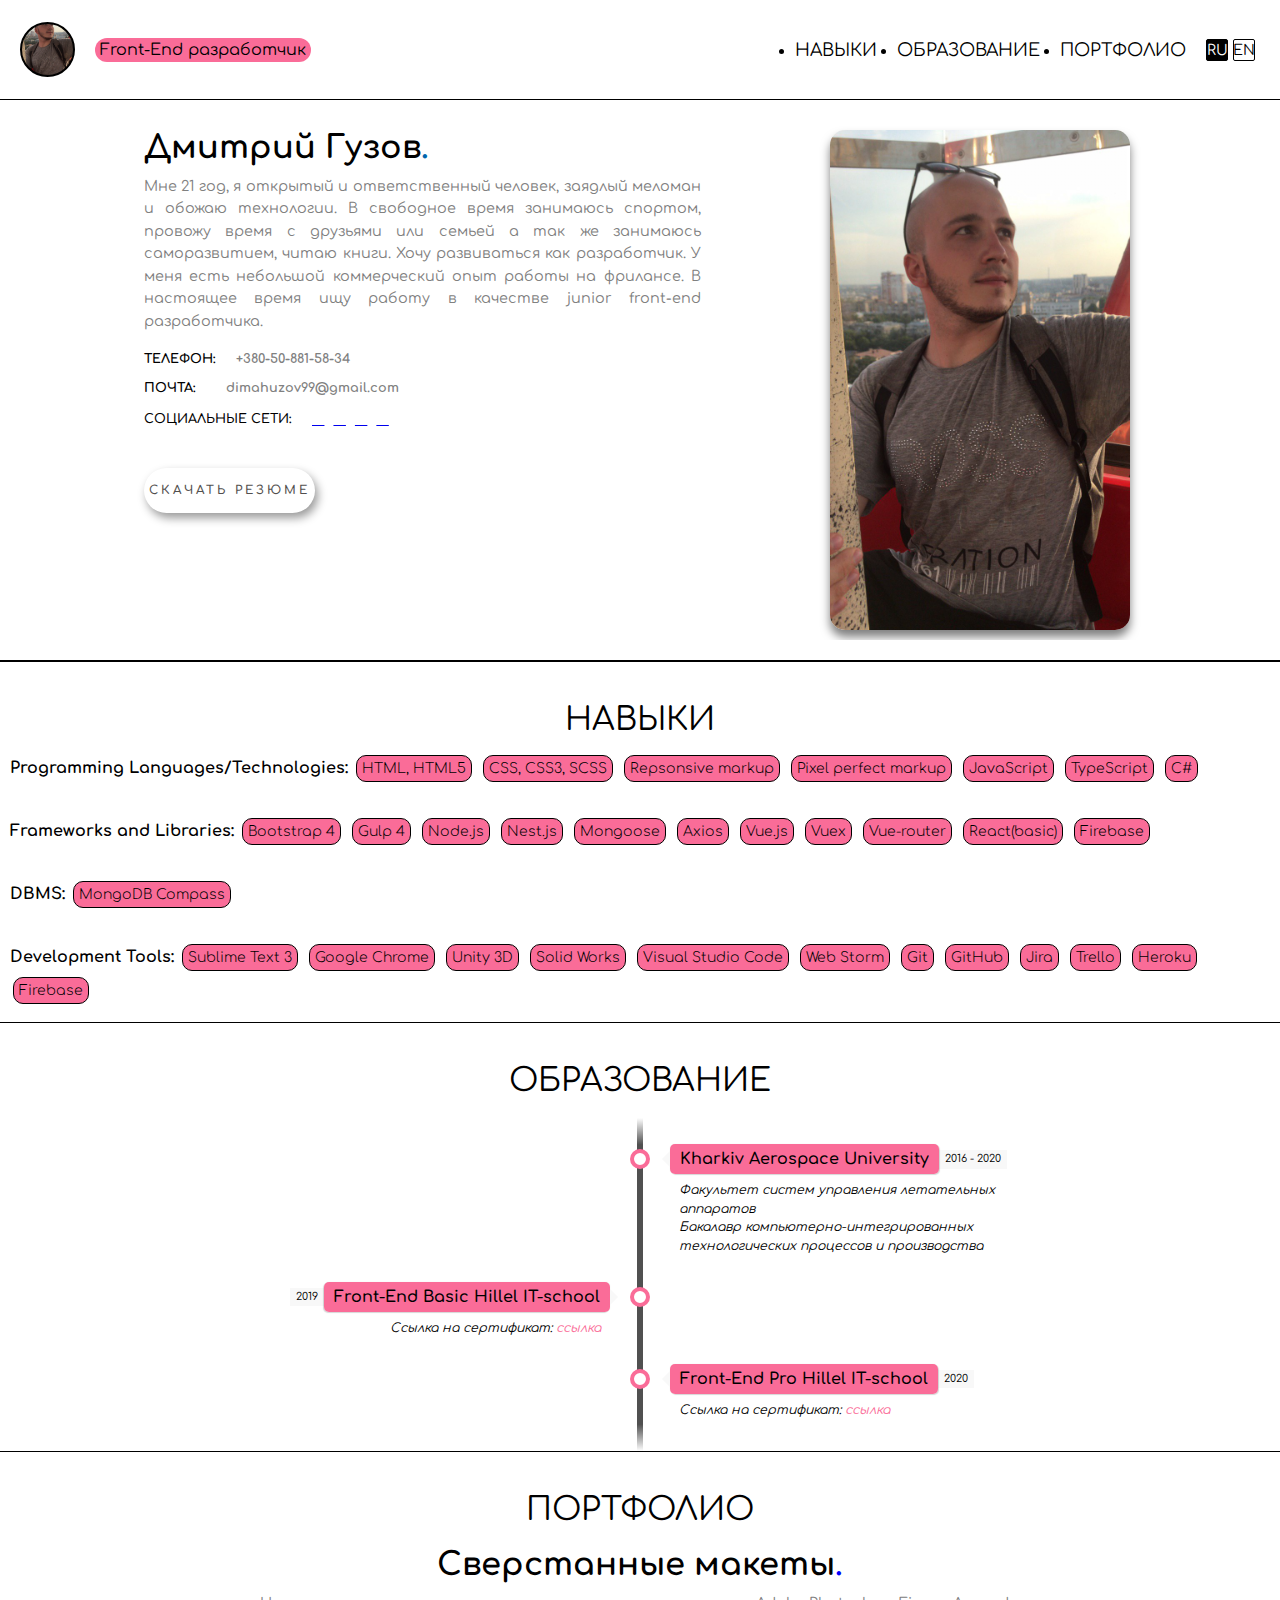
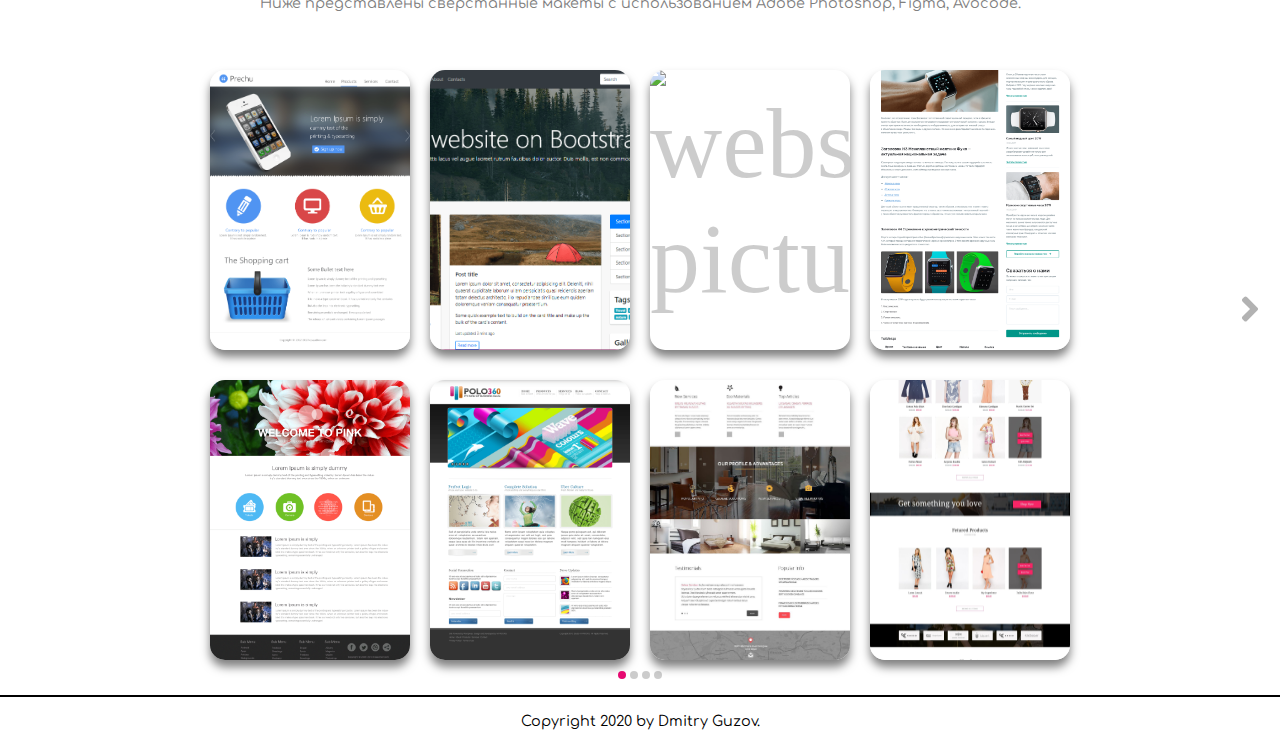
==== commit 39517ac4: "updated summary" ====
--- a/index.html
+++ b/index.html
@@ -54,8 +54,8 @@
                     <p>
                         Мне 21 год, я открытый и ответственный человек, заядлый меломан и обожаю технологии. В
                         свободное время занимаюсь спортом, провожу время с друзьями или семьей а так же занимаюсь
-                        саморазвитием, читаю книги или изучаю что-то новое.
-                        Хочу расти и развиваться. У меня есть небольшой коммерческий опыт работы на фрилансе.
+                        саморазвитием, читаю книги.
+                        Хочу развиваться как разработчик. У меня есть небольшой коммерческий опыт работы на фрилансе.
                         В настоящее время ищу работу в качестве junior front-end разработчика.
                     </p>
                     <div class="adress-info">
@@ -75,6 +75,8 @@
                                 target="_blank"><i class="fab fa-instagram"></i></a>
                             <a href="https://github.com/RaiSky" aria-label="Github" rel="noreferrer"" target="
                                 _blank"><i class="fab fa-github-alt"></i></a>
+                            <a href="https://www.linkedin.com/in/%D0%B4%D0%BC%D0%B8%D1%82%D1%80%D0%B8%D0%B9-%D0%B3%D1%83%D0%B7%D0%BE%D0%B2-a667031b0/"
+                                target="_blank"><i class="fab fa-linkedin"></i></a>
                         </div>
                     </div>
                     <a class=" btn btn-download" href="CV/DmytroHuzov_FrontEnd.pdf" download="DmytroHuzov_FrontEnd.pdf"
@@ -108,6 +110,8 @@
                 <li>Vue.js</li>
                 <li>Vuex</li>
                 <li>Vue-router</li>
+                <li>React(basic)</li>
+                <li>Firebase</li>
             </ul>
             <ul>DBMS:
                 <li>MongoDB Compass</li>
@@ -123,6 +127,8 @@
                 <li>GitHub</li>
                 <li>Jira</li>
                 <li>Trello</li>
+                <li>Heroku</li>
+                <li>Firebase</li>
             </ul>
         </div>
     </section>
@@ -332,7 +338,7 @@
                                     <div class="card">
                                         <img src="images/jstodo.png" alt="JSTODO">
                                         <div class="info">
-                                            <p>Простое приложение с использованием js "Список задач"</p>
+                                            <p>Простое todo приложение с использованием js</p>
                                             <button class="git-link"
                                                 onclick="window.open('https://github.com/RaiSky/jstodo', '_blank'); return false;">GitHub</button>
                                             <button class="see-link"
@@ -365,7 +371,8 @@
                                     <div class="card">
                                         <img src="images/vueshop.png" alt="vue shop">
                                         <div class="info">
-                                            <p>Приложение Блог написанное на фреймворке Vue js, Vue router, Vuex, Axios.
+                                            <p>Приложение Каталог товаров написанное на фреймворке Vue js, Vue router,
+                                                Vuex, Axios.
                                                 Используется база данных MongoDB, Nestjs framework для серверной части.
                                             </p>
                                             <button class="git-link"
@@ -377,7 +384,7 @@
                                         <img src="images/vueblog.png" alt="vue blog">
                                         <div class="info">
                                             <p>Приложение Блог написанное на фреймворке Vue js, Vue router, axios.
-                                                Используется база данных MongoDB, Nestjs framework для серверной части
+                                                Используется база данных MongoDB, Nestjs framework для серверной части.
                                             </p>
                                             <button class="git-link"
                                                 onclick="window.open('https://github.com/RaiSky/vueblog.git', '_blank'); return false;">Github</button>
--- a/css/style.css
+++ b/css/style.css
@@ -224,13 +224,20 @@
   font-weight: 700;
   font-size: 0.8rem;
   padding-bottom: 5px;
+  margin-top: 10px;
+  
 }
 .left-side .adress-info .phone-title span, .left-side .adress-info .email-title span {
   padding-left: 10px;
   font-size: 0.8rem;
   color: gray;
+  margin-left: 10px;  
+}
+.left-side .adress-info .email-title span {
+  padding-left: 20px;
 }
 .left-side .social {
+  margin-top: 10px;
   display: flex;
   flex-flow: row;
   align-items: center;
@@ -238,10 +245,13 @@
 .left-side .social span {
   font-family: "Comfortaa", cursive;
   font-size: 0.8rem;
-  font-weight: 600;
+  font-weight: 600;  
+}
+.left-side .social .social-icon {
+  padding-left: 15px;
 }
 .left-side .social .social-icon a {
-  margin-left: 5px;
+  margin-left: 5px;  
 }
 .left-side .social .social-icon .fab {
   color: black;
@@ -254,13 +264,12 @@
   padding: 0 5px;
   text-decoration: none;
   outline: none;
-  display: inline-block;
-  margin-top: 10px;
+  display: inline-block;  
   width: auto;
   height: 45px;
   line-height: 45px;
   border-radius: 45px;
-  margin: 10px 20px;
+  margin: 40px 0px;
   font-size: 0.75rem;
   text-transform: uppercase;
   text-align: center;
@@ -271,6 +280,9 @@
   box-shadow: 0 8px 15px rgba(0, 0, 0, 0.1);
   transition: 0.3s;
   font-family: "Comfortaa", cursive;
+  -webkit-box-shadow: 3px 5px 10px rgba(0, 0, 0, 0.4);
+-moz-box-shadow: 3px 5px 10px rgba(0, 0, 0, 0.4);
+box-shadow: 3px 5px 10px rgba(0, 0, 0, 0.4);
 }
 .btn-download:hover {
   background: black;
@@ -407,12 +419,12 @@
   flex-flow: column;
 }
 .section-skills ul {
-  margin: 15px 10px;
+  margin: 15px 10px;  
   width: auto;
   text-align: left;
   font-weight: 700;
 }
-.section-skills ul li {
+.section-skills ul li {  
   font-weight: 300;
   font-size: 14px;
   display: inline-block;
@@ -424,9 +436,11 @@
   width: auto;
   text-align: center;
 }
-/* .section-skills ul li:hover {
-  cursor: pointer;
-} */
+@media screen and (max-width: 475px) { 
+  .section-skills ul li:first-child {  
+    margin-top: 10px;
+  }
+}
 #section00,#section01, #section02, #section03, #section04 {
   border-bottom: 1px solid #000;
 }
@@ -709,7 +723,7 @@
   border: 2px solid black;
   border-radius: 50%;
   width: 140px;
-  height: 140px;
+  height: 140px;    
 }
 .portfolio-card img {
   width: 100%;
@@ -770,16 +784,13 @@
   width: 200px;
   height: 280px;
   margin: 10px;
-  border-radius: 15px;
-  /* padding: 1.5rem; */
+  border-radius: 15px;  
   background: white;
   position: relative;
-  display: flex;
-  /* justify-content: center; */
-  flex-grow: 1;
-  /* align-items: center; */
+  display: flex;  
+  flex-grow: 1;  
   transition: 0.2s ease-out;
-  box-shadow: 0px 7px 10px rgba(0, 0, 0, 0.5);
+  box-shadow: 0px 7px 10px rgba(0, 0, 0, 0.5);  
 }
 .card:hover {
   transform: translateY(20px);
@@ -838,8 +849,7 @@
   display: inline-block;  
   outline: none;
   border: none;
-  border-radius: 3px;
-  /* background: white; */
+  border-radius: 3px;  
   background: #fa6c98;
   
   color: white;
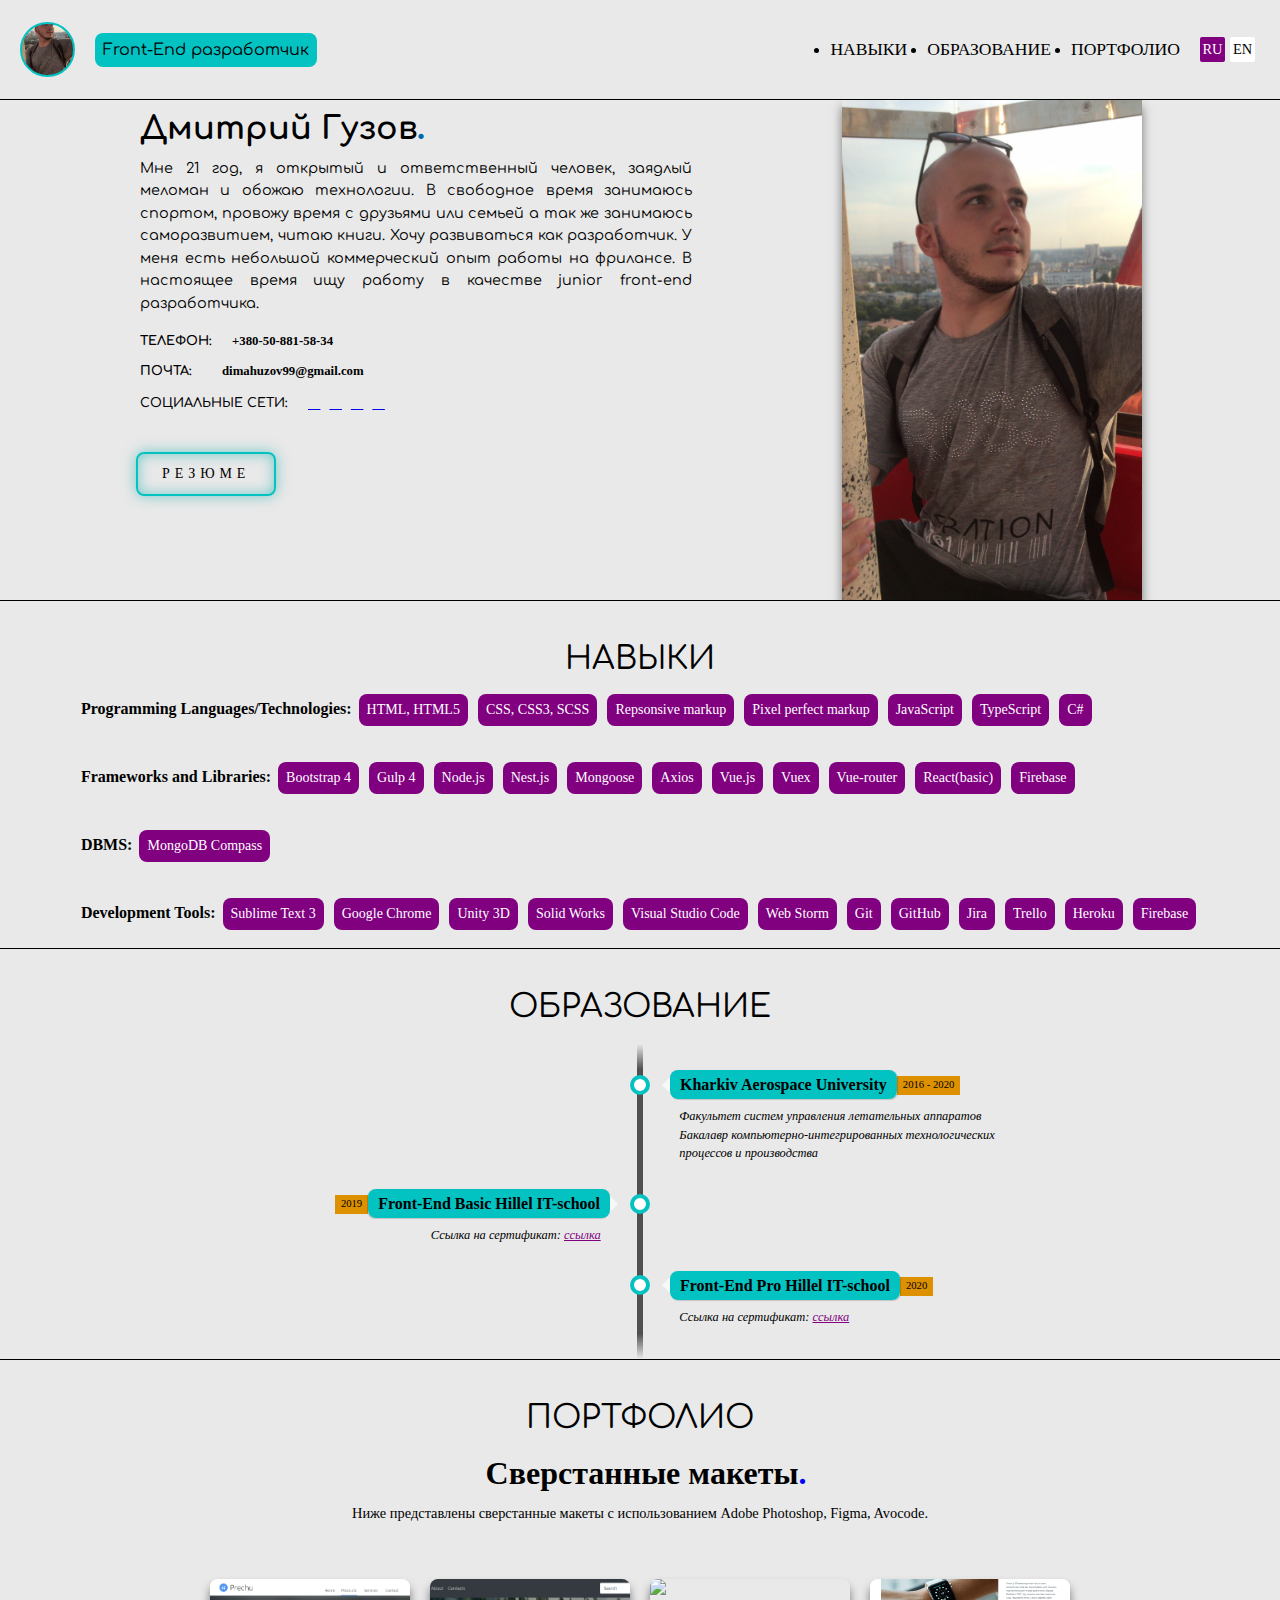
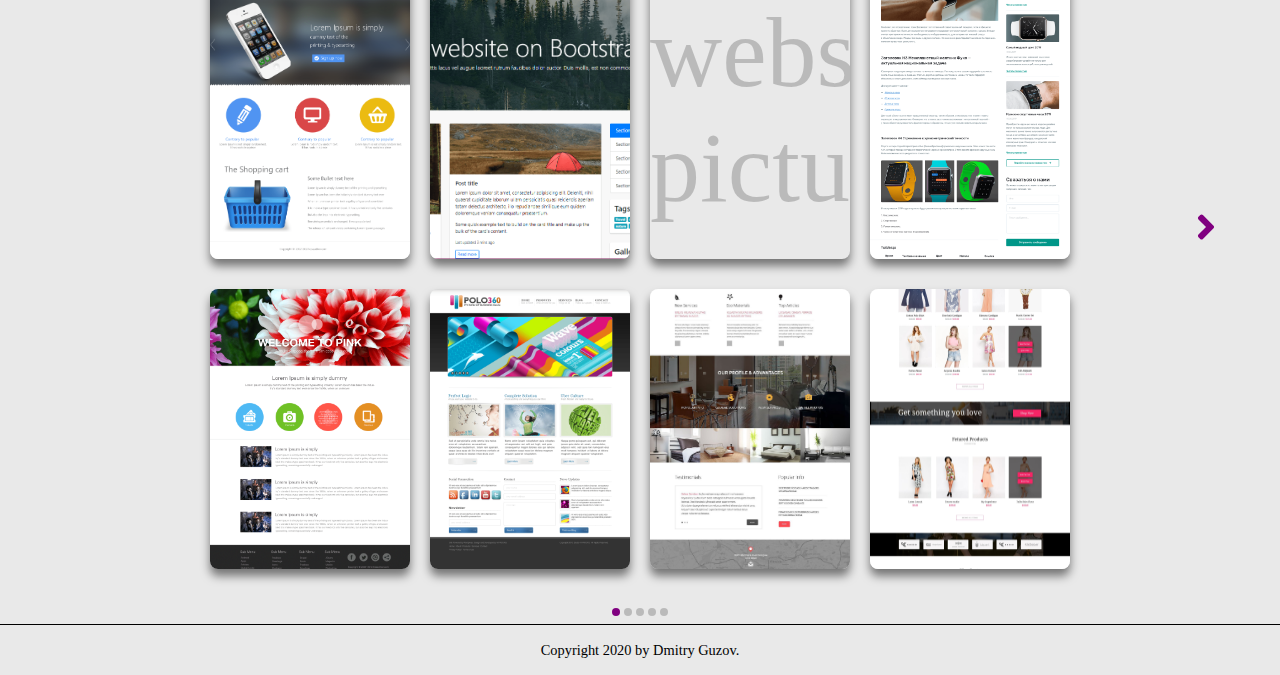
==== commit bc024ed0: "Added new portfolio section React" ====
--- a/index.html
+++ b/index.html
@@ -79,8 +79,8 @@
                                 target="_blank"><i class="fab fa-linkedin"></i></a>
                         </div>
                     </div>
-                    <a class=" btn btn-download" href="CV/DmytroHuzov_FrontEnd.pdf" download="DmytroHuzov_FrontEnd.pdf"
-                        target="_blank">СКАЧАТЬ РЕЗЮМЕ</a>
+                    <a class="pure-button fuller-button blue" href="CV/DmytroHuzov_FrontEnd.pdf"
+                        download="DmytroHuzov_FrontEnd.pdf" target="_blank">Резюме</a>
                 </div>
                 <div class="right-side">
                     <span></span>
@@ -404,6 +404,26 @@
                             </div>
                         </section>
                     </div>
+                    <div class="slider-content__item images">
+                        <section class="portfolio">
+                            <div class="container flex-portfolio">
+                                <div class="portfolio-title">
+                                    <h2>ReactJS Проекты<span class="dott">.</span></h2>
+                                    <p>Ниже представлены проекты, выполненные на Reactjs.</p>
+                                </div>
+                                <div class="portfolio-row">
+                                    <div class="card">
+                                        <img src="images/react-wallpaper-app.png" alt="react-wallpaper-app">
+                                        <div class="info">
+                                            <p>Приложение галереи обоев на рабочем столе написано на фреймворках Reactjs, React Router и Firebase.</p>
+                                            <!-- <button class="git-link" onclick="window.open('https://github.com/RaiSky/vueshops.git', '_blank'); return false;">Github</button> -->
+                                            <button class="see-link" onclick="window.open('https://react-wallpaper-76c33.web.app/', '_blank'); return false;">See</button>
+                                        </div>
+                                    </div>                                                                 
+                                </div>
+                            </div>
+                        </section>
+                    </div>
                 </div>
             </div>
         </div>
--- a/css/style.css
+++ b/css/style.css
@@ -3,6 +3,7 @@
   box-sizing: border-box;
   margin: 0;
   padding: 0;
+  font-family: 'Comfortaa, Arial', cursive;
 }
 *::selection {
   color: #fff;
@@ -16,16 +17,16 @@
 header {
   width: 100vw;
   height: auto;
-  background: #fff;
+  background: #e9e9e9;
   display: flex;
   border-bottom: 1px solid #000;
- /*** Navigation Styles ***/
- /*** Menu Styles ***/
+  /*** Navigation Styles ***/
+  /*** Menu Styles ***/
 }
 header nav {
   width: 100vw;
   height: 100px;
-  background: #fff;
+  background: #e9e9e9;
   display: grid;
   grid-template-columns: 1fr 1fr;
   position: fixed;
@@ -40,7 +41,9 @@
 header nav.navShadow #word-mark {
   opacity: 0;
 }
-header #brand, header #menu, header ul {
+header #brand,
+header #menu,
+header ul {
   display: flex;
   align-items: center;
 }
@@ -54,30 +57,33 @@
   border-radius: 50%;
   cursor: pointer;
   overflow: hidden;
-  background: url("../images/my-photo-profile.jpg");
+  background: url('../images/my-photo-profile.jpg');
   background-position: center;
   background-size: cover;
-  border: 2px solid black;
+  border: 2px solid rgb(3, 194, 194);
 }
 header #word-mark {
   width: auto;
   height: auto;
-  background: #fa6c98;
-  border-radius: 50px;
+  /* background: #fa6c98; */
+  background-color: rgb(3, 194, 194);
+  /* background-color: orange; */
+  /* background-color: purple; */
+  border-radius: 8px;
   margin-left: 20px;
-  padding: 3px 5px;
+  padding: 8px;
   opacity: 1;
   transition: all 0.3s;
   display: flex;
   justify-content: center;
   align-items: center;
   text-align: center;
-  font-family: "Comfortaa", cursive;
+  font-family: 'Comfortaa', cursive;
 }
 header #menu {
   justify-content: flex-end;
   padding-right: 20px;
-  font-family: "Comfortaa", cursive;
+  font-family: 'Comfortaa', cursive;
 }
 header li {
   margin-left: 20px;
@@ -92,55 +98,71 @@
   color: #000;
 }
 header li a:focus {
-  color: #fa6c98;
+  /* color: #fa6c98; */
+  color: rgb(3, 194, 194);
 }
 header .middle-hover-link a {
   position: relative;
   transition: all 0.6s;
 }
 header .middle-hover-link a:before {
-  content: "";
+  content: '';
   width: 0;
   height: 0.15em;
   position: absolute;
-  bottom: 0;
+  /* bottom: 0; */
+  bottom: -3px;
   left: 50%;
-  background: black;
+  /* background: black; */
+  background-color: #0dd;
+  /* background-color: purple; */
   transition: all 0.3s;
 }
 header .middle-hover-link a:hover:before {
   width: 100%;
   left: 0;
-  background: black;
+  /* background: black; */
+  background-color: #0dd;
+  /* background-color: purple; */
 }
 header .language {
   display: flex;
   flex-flow: row;
 }
-header .language .ru, header .language .en {
+header .language .ru,
+header .language .en {
   display: flex;
   margin-right: 5px;
   justify-content: center;
   align-items: center;
-  width: 22px;
-  height: 22px;
+  width: 25px;
+  height: 25px;
   font-size: 0.9rem;
   background-color: white;
-  border: 1px solid black;
+  padding: 5px;
   border-radius: 2px;
   text-align: center;
   text-decoration: none;
   transition: all 0.3s;
-  color: black;
+  color: #000;
+}
+header .language .ru:hover,
+header .language .en:hover {
+  /* background-color: #0dd; */
+  background-color: purple;
+  color: #fff;
 }
 header .language .active-lang {
-  background-color: black;
+  /* background-color: black; */
+  /* background-color: #0dd; */
+  background-color: purple;
   color: white !important;
 }
 header #menu-toggle {
   width: 45px;
   height: 45px;
-  background: #000;
+  background: rgb(3, 194, 194);
+  /* background-color: purple; */
   display: flex;
   justify-content: center;
   align-items: center;
@@ -166,7 +188,7 @@
 header .bar {
   width: 25px;
   height: 2px;
-  background: #fff;
+  background: #000;
   transition: 0.3s ease-in-out;
 }
 header .bar:nth-child(2) {
@@ -184,12 +206,11 @@
   justify-content: center;
   align-items: center;
   margin-top: 100px;
-  border-bottom: 1px solid #000;
 }
 .wrapper {
   display: flex;
   flex-wrap: nowrap;
-  padding: 20px;
+  /* padding: 20px; */
   height: auto;
 }
 .left-side {
@@ -198,7 +219,8 @@
   margin-left: 10%;
 }
 .left-side h3 {
-  font-family: "Comfortaa", cursive;
+  font-family: 'Comfortaa', cursive;
+  padding-left: 12px;
   font-size: 2rem;
   font-weight: 700;
   margin-top: 10px;
@@ -207,94 +229,72 @@
   color: #0065ad;
 }
 .left-side p {
+  padding: 0 12px;
   font-size: 0.9rem;
   line-height: 1.56;
-  color: gray;
+  color: #000;
   text-align: justify;
   margin-top: 10px;
-  font-family: "Comfortaa", cursive;
+  font-family: 'Comfortaa', cursive;
 }
 .left-side .adress-info {
+  padding-left: 12px;
   margin-top: 10px;
   display: flex;
   flex-flow: column;
 }
-.left-side .adress-info .phone-title, .left-side .adress-info .email-title {
-  font-family: "Comfortaa", cursive;
+.left-side .adress-info .phone-title,
+.left-side .adress-info .email-title {
+  font-family: 'Comfortaa', cursive;
   font-weight: 700;
   font-size: 0.8rem;
   padding-bottom: 5px;
   margin-top: 10px;
-  
-}
-.left-side .adress-info .phone-title span, .left-side .adress-info .email-title span {
+}
+.left-side .adress-info .phone-title span,
+.left-side .adress-info .email-title span {
   padding-left: 10px;
   font-size: 0.8rem;
-  color: gray;
-  margin-left: 10px;  
+  color: #000;
+  margin-left: 10px;
 }
 .left-side .adress-info .email-title span {
   padding-left: 20px;
 }
 .left-side .social {
+  padding-left: 12px;
   margin-top: 10px;
   display: flex;
   flex-flow: row;
   align-items: center;
 }
 .left-side .social span {
-  font-family: "Comfortaa", cursive;
+  font-family: 'Comfortaa', cursive;
   font-size: 0.8rem;
-  font-weight: 600;  
+  font-weight: 600;
 }
 .left-side .social .social-icon {
   padding-left: 15px;
 }
 .left-side .social .social-icon a {
-  margin-left: 5px;  
+  margin-left: 5px;
 }
 .left-side .social .social-icon .fab {
   color: black;
   transition: all 0.2s linear;
+  color: darkorange;
 }
 .left-side .social .social-icon .fab:hover {
-  color: #fa6c98;
-}
-.btn {
-  padding: 0 5px;
-  text-decoration: none;
-  outline: none;
-  display: inline-block;  
-  width: auto;
-  height: 45px;
-  line-height: 45px;
-  border-radius: 45px;
-  margin: 40px 0px;
-  font-size: 0.75rem;
-  text-transform: uppercase;
-  text-align: center;
-  letter-spacing: 3px;
-  font-weight: 600;
-  color: #524f4e;
-  background: white;
-  box-shadow: 0 8px 15px rgba(0, 0, 0, 0.1);
-  transition: 0.3s;
-  font-family: "Comfortaa", cursive;
-  -webkit-box-shadow: 3px 5px 10px rgba(0, 0, 0, 0.4);
--moz-box-shadow: 3px 5px 10px rgba(0, 0, 0, 0.4);
-box-shadow: 3px 5px 10px rgba(0, 0, 0, 0.4);
-}
-.btn-download:hover {
-  background: black;
-  box-shadow: 0 15px 20px rgba(0, 0, 0, 0.4);
-  color: white;
-  transform: translateY(-7px);
-}
+  /* color: #fa6c98; */
+  /* color: rgb(3, 194, 194); */
+  color: orange;
+}
+
 .right-side {
   width: 50%;
   height: auto;
   overflow: hidden;
-  padding: 10px;
+
   display: flex;
   align-items: center;
   justify-content: center;
@@ -307,7 +307,6 @@
   background-position: center;
   background-size: cover;
   background-repeat: no-repeat;
-  border-radius: 15px;
   box-shadow: 0px 7px 10px rgba(0, 0, 0, 0.5);
 }
 /*** Section Styles ***/
@@ -320,28 +319,28 @@
   flex-flow: column;
 }
 section:nth-child(odd) {
-  background: white;
+  background: #e9e9e9;
 }
 section:nth-child(even) {
-  background: white;
+  background: #e9e9e9;
 }
 #heading {
   width: auto;
   height: auto;
-  background: #fff;
+  background: #e9e9e9;
   border-radius: 90px;
   margin-top: 40px;
   display: flex;
   justify-content: center;
   align-items: center;
-  font-family: "Comfortaa", cursive;
+  font-family: 'Comfortaa', cursive;
   font-size: 2rem;
 }
 /*** Responsive Menu For Smaller Device ***/
 @media screen and (max-width: 767px) {
   header #menu-toggle {
     display: flex;
- }
+  }
   header ul {
     display: inline-block;
     width: 100vw;
@@ -354,19 +353,19 @@
     right: 0;
     box-shadow: 0 5px 30px -4px rgba(0, 0, 0, 0.2);
     transition: all 0.3s;
- }
+  }
   header ul.showMenu {
     height: 100vh;
     display: flex;
     justify-content: center;
     align-items: center;
     flex-flow: column;
- }
+  }
   header ul.showMenu li {
     height: 80px;
     opacity: 1;
     visibility: visible;
- }
+  }
   header li {
     height: 80px;
     float: left;
@@ -374,80 +373,93 @@
     visibility: hidden;
     margin-left: 0;
     transition: all 0.3s 0.1s;
- }
+  }
   header #head-line {
     transform: scale(0.8);
- }
+  }
 }
 @media screen and (max-width: 700px) {
   header {
     height: auto;
- }
+  }
+  .fuller-button {
+    width: 95%;
+    margin: 20px 0;
+    text-align: center;
+  }
   .wrapper {
     flex-flow: column;
- }
+  }
   #hero-section {
     align-items: flex-start;
- }
+  }
   .right-side {
     order: 1;
     width: 100%;
     height: 500px;
- }
+  }
   .right-side span {
-    background-size: contain;
     height: 500px;
- }
+  }
   .left-side {
     order: 2;
     width: 100%;
     height: auto;
     margin-left: 0;
- }
+  }
 }
 @media screen and (max-width: 490px) {
   header #logo {
     height: 100%;
     width: 80px;
     border-radius: 0;
- }
-}
-.section-skills {  
-  font-family: "Comfortaa", cursive;
+  }
+}
+.section-skills {
+  font-family: 'Comfortaa', cursive;
   display: flex;
   justify-content: space-evenly;
   flex-flow: column;
 }
 .section-skills ul {
-  margin: 15px 10px;  
+  margin: 15px 10px;
   width: auto;
   text-align: left;
   font-weight: 700;
 }
-.section-skills ul li {  
+.section-skills ul li {
   font-weight: 300;
   font-size: 14px;
   display: inline-block;
-  border: 1px solid #000;
-  background-color: #fa6c98;
-  padding: 5px;
+  /* border: 1px solid #000; */
+  /* background-color: #fa6c98; */
+  /* background-color: #0dd; */
+  /* background-color: orange; */
+  background-color: purple;
+  /* background-color: rgb(221, 144, 0); */
+  color: #fff;
+  padding: 8px;
   margin: 3px;
-  border-radius: 10px;
+  border-radius: 8px;
   width: auto;
   text-align: center;
 }
-@media screen and (max-width: 475px) { 
-  .section-skills ul li:first-child {  
+@media screen and (max-width: 475px) {
+  .section-skills ul li:first-child {
     margin-top: 10px;
   }
 }
-#section00,#section01, #section02, #section03, #section04 {
+#section00,
+#section01,
+#section02,
+#section03,
+#section04 {
   border-bottom: 1px solid #000;
 }
 .section-education {
- /* ================ The Timeline ================ */
-  font-family: "Comfortaa", cursive;
- /* ================ Timeline Media Queries ================ */
+  /* ================ The Timeline ================ */
+  font-family: 'Comfortaa', cursive;
+  /* ================ Timeline Media Queries ================ */
 }
 .section-education .timeline {
   position: relative;
@@ -461,25 +473,61 @@
   position: absolute;
   left: 50%;
   top: 0;
-  content: " ";
+  content: ' ';
   display: block;
   width: 6px;
   height: 100%;
   margin-left: -3px;
   background: #505050;
-  background: -moz-linear-gradient(top, rgba(80, 80, 80, 0) 0%, #505050 8%, #505050 92%, rgba(80, 80, 80, 0) 100%);
-  background: -webkit-gradient(linear, left top, left bottom, color-stop(0%, rgba(30, 87, 153, 1)), color-stop(100%, rgba(125, 185, 232, 1)));
-  background: -webkit-linear-gradient(top, rgba(80, 80, 80, 0) 0%, #505050 8%, #505050 92%, rgba(80, 80, 80, 0) 100%);
-  background: -o-linear-gradient(top, rgba(80, 80, 80, 0) 0%, #505050 8%, #505050 92%, rgba(80, 80, 80, 0) 100%);
-  background: -ms-linear-gradient(top, rgba(80, 80, 80, 0) 0%, #505050 8%, #505050 92%, rgba(80, 80, 80, 0) 100%);
-  background: linear-gradient(to bottom, rgba(80, 80, 80, 0) 0%, #505050 8%, #505050 92%, rgba(80, 80, 80, 0) 100%);
+  background: -moz-linear-gradient(
+    top,
+    rgba(80, 80, 80, 0) 0%,
+    #505050 8%,
+    #505050 92%,
+    rgba(80, 80, 80, 0) 100%
+  );
+  background: -webkit-gradient(
+    linear,
+    left top,
+    left bottom,
+    color-stop(0%, rgba(30, 87, 153, 1)),
+    color-stop(100%, rgba(125, 185, 232, 1))
+  );
+  background: -webkit-linear-gradient(
+    top,
+    rgba(80, 80, 80, 0) 0%,
+    #505050 8%,
+    #505050 92%,
+    rgba(80, 80, 80, 0) 100%
+  );
+  background: -o-linear-gradient(
+    top,
+    rgba(80, 80, 80, 0) 0%,
+    #505050 8%,
+    #505050 92%,
+    rgba(80, 80, 80, 0) 100%
+  );
+  background: -ms-linear-gradient(
+    top,
+    rgba(80, 80, 80, 0) 0%,
+    #505050 8%,
+    #505050 92%,
+    rgba(80, 80, 80, 0) 100%
+  );
+  background: linear-gradient(
+    to bottom,
+    rgba(80, 80, 80, 0) 0%,
+    #505050 8%,
+    #505050 92%,
+    rgba(80, 80, 80, 0) 100%
+  );
   z-index: 5;
 }
 .section-education .timeline li {
   padding: 1em 0;
 }
 .section-education .timeline li:after {
-  content: "";
+  content: '';
   display: block;
   height: 0;
   clear: both;
@@ -504,9 +552,11 @@
 .section-education .flag {
   position: relative;
   display: inline;
-  background: #fa6c98;
+  /* background: #fa6c98; */
+  background-color: rgb(3, 194, 194);
+  /* background-color: purple; */
   padding: 6px 10px;
-  border-radius: 5px;
+  border-radius: 8px;
   font-weight: 600;
   text-align: left;
 }
@@ -520,25 +570,27 @@
   -moz-box-shadow: 1px 1px 1px rgba(0, 0, 0, 0.15), 0 0 1px rgba(0, 0, 0, 0.15);
   box-shadow: 1px 1px 1px rgba(0, 0, 0, 0.15), 0 0 1px rgba(0, 0, 0, 0.15);
 }
-.section-education .direction-l .flag:before, .section-education .direction-r .flag:before {
+.section-education .direction-l .flag:before,
+.section-education .direction-r .flag:before {
   position: absolute;
   top: 50%;
   right: -40px;
-  content: " ";
+  content: ' ';
   display: block;
   width: 12px;
   height: 12px;
   margin-top: -10px;
   background: #fff;
   border-radius: 10px;
-  border: 4px solid #fa6c98;
+  /* border: 4px solid #fa6c98; */
+  border: 4px solid rgb(3, 194, 194);
   z-index: 5;
 }
 .section-education .direction-r .flag:before {
   left: -40px;
 }
 .section-education .direction-l .flag:after {
-  content: "";
+  content: '';
   position: absolute;
   left: 100%;
   top: 50%;
@@ -551,7 +603,7 @@
   pointer-events: none;
 }
 .section-education .direction-r .flag:after {
-  content: "";
+  content: '';
   position: absolute;
   right: 100%;
   top: 50%;
@@ -567,7 +619,8 @@
   display: inline;
   line-height: 1em;
   font-size: 0.66666em;
-  color: #fa6c98;
+  /* color: #fa6c98; */
+  color: rgb(3, 194, 194);
   vertical-align: middle;
 }
 .section-education .direction-l .time-wrapper {
@@ -579,7 +632,8 @@
 .section-education .time {
   display: inline-block;
   padding: 4px 6px;
-  background: #f8f8f8;
+  /* background: #f8f8f8; */
+  background-color: rgb(221, 144, 0);
   color: #000;
 }
 .section-education .desc {
@@ -589,8 +643,10 @@
   line-height: 1.5em;
 }
 .section-education .desc a {
-  color: #fa6c98;
-  text-decoration: none;
+  /* color: #fa6c98; */
+  /* color: #0dd; */
+  color: purple;
+  /* text-decoration: none; */
 }
 .section-education .direction-r .desc {
   margin: 1em 0 0 0.75em;
@@ -599,38 +655,43 @@
   .section-education .timeline {
     width: 100%;
     padding: 4em 0 1em 0;
- }
+  }
   .section-education .timeline li {
     padding: 2em 0;
- }
-  .section-education .direction-l, .section-education .direction-r {
+  }
+  .section-education .direction-l,
+  .section-education .direction-r {
     float: none;
     width: 100%;
     text-align: center;
- }
+  }
   .section-education .flag-wrapper {
     text-align: center;
- }
+  }
   .section-education .flag {
-    background: #fa6c98;
+    /* background: #fa6c98; */
+    background-color: rgb(3, 194, 194);
     z-index: 5;
- }
-  .section-education .direction-l .flag:before, .section-education .direction-r .flag:before {
+  }
+  .section-education .direction-l .flag:before,
+  .section-education .direction-r .flag:before {
     position: absolute;
     top: -30px;
     left: 50%;
-    content: " ";
+    content: ' ';
     display: block;
     width: 12px;
     height: 12px;
     margin-left: -9px;
     background: #fff;
     border-radius: 10px;
-    border: 4px solid #fa6c98;
+    /* border: 4px solid #fa6c98; */
+    border: 4px solid rgb(3, 194, 194);
     z-index: 6;
- }
-  .section-education .direction-l .flag:after, .section-education .direction-r .flag:after {
-    content: "";
+  }
+  .section-education .direction-l .flag:after,
+  .section-education .direction-r .flag:after {
+    content: '';
     position: absolute;
     left: 50%;
     top: -8px;
@@ -641,40 +702,44 @@
     border-bottom-color: #fff;
     border-width: 8px;
     pointer-events: none;
- }
+  }
   .section-education .time-wrapper {
     display: block;
     position: relative;
     margin: 4px 0 0 0;
     z-index: 7;
- }
+  }
   .section-education .direction-l .time-wrapper {
     float: none;
- }
+  }
   .section-education .direction-r .time-wrapper {
     float: none;
- }
+  }
   .section-education .desc {
     position: relative;
     margin: 1em 0 0 0;
     padding: 1em;
     background: #f5f5f5;
+    border-radius: 8px;
+
     -webkit-box-shadow: 0 0 1px rgba(0, 0, 0, 0.2);
     -moz-box-shadow: 0 0 1px rgba(0, 0, 0, 0.2);
     box-shadow: 0 0 1px rgba(0, 0, 0, 0.2);
     z-index: 7;
- }
-  .section-education .direction-l .desc, .section-education .direction-r .desc {
+  }
+  .section-education .direction-l .desc,
+  .section-education .direction-r .desc {
     position: relative;
     margin: 1em 1em 0 1em;
     padding: 1em;
     z-index: 7;
- }
+  }
 }
 @media screen and (min-width: 400px) and (max-width: 660px) {
-  .section-education .direction-l .desc, .section-education .direction-r .desc {
+  .section-education .direction-l .desc,
+  .section-education .direction-r .desc {
     margin: 1em 4em 0 4em;
- }
+  }
 }
 .container {
   height: auto;
@@ -682,7 +747,7 @@
 .portfolio {
   width: 100%;
   height: 100%;
-  padding-bottom: 20px;
+  padding-bottom: 40px;
 }
 .portfolio-title {
   display: flex;
@@ -691,14 +756,15 @@
   flex-flow: column;
   margin-bottom: 30px;
   padding-top: 20px;
-  font-family: "Comfortaa", cursive;
+  font-family: 'Comfortaa', cursive;
 }
 .portfolio-title h2 {
   color: #000;
   font-size: 2rem;
+  padding-left: 12px;
 }
 .portfolio-title p {
-  color: gray;
+  color: #000;
   font-size: 0.9rem;
   line-height: 1.56;
   margin-top: 10px;
@@ -723,7 +789,7 @@
   border: 2px solid black;
   border-radius: 50%;
   width: 140px;
-  height: 140px;    
+  height: 140px;
 }
 .portfolio-card img {
   width: 100%;
@@ -735,7 +801,7 @@
 }
 .hover-adress a {
   text-decoration: none;
-  color: white;
+  color: #000;
   font-size: 1.275rem;
 }
 .hover-state {
@@ -749,7 +815,7 @@
   transform: scale(1.2);
   background: black;
   border-radius: 8px;
-  color: white;
+  color: #000;
 }
 .hover-state:hover .hover-adress {
   display: block;
@@ -758,14 +824,14 @@
   .portfolio-card {
     width: 100px;
     height: 100px;
- }
+  }
 }
 .footer {
-  background: #fff;
+  background: #e9e9e9;
   height: 50px;
   width: 100%;
-  font-family: "Comfortaa", cursive;
-  border-top: 1px solid #000;
+  font-family: 'Comfortaa', cursive;
+  /* border-top: 1px solid #000; */
 }
 .footer .container {
   height: 100%;
@@ -784,13 +850,13 @@
   width: 200px;
   height: 280px;
   margin: 10px;
-  border-radius: 15px;  
-  background: white;
+  border-radius: 8px;
+  background: #e9e9e9;
   position: relative;
-  display: flex;  
-  flex-grow: 1;  
+  display: flex;
+  flex-grow: 1;
   transition: 0.2s ease-out;
-  box-shadow: 0px 7px 10px rgba(0, 0, 0, 0.5);  
+  box-shadow: 0px 7px 10px rgba(0, 0, 0, 0.5);
 }
 .card:hover {
   transform: translateY(20px);
@@ -803,14 +869,14 @@
   transform: translateY(0px);
 }
 .card:before {
-  content: "";
+  content: '';
   position: absolute;
   top: 0;
   left: 0;
   display: block;
   width: 100%;
   height: 100%;
-  border-radius: 15px;
+  border-radius: 8px;
   background: rgba(0, 0, 0, 0.6);
   z-index: 2;
   transition: 0.3s;
@@ -823,7 +889,7 @@
   position: absolute;
   top: 0;
   left: 0;
-  border-radius: 15px;
+  border-radius: 8px;
 }
 .card .info {
   position: relative;
@@ -838,45 +904,47 @@
 .card:hover .info {
   display: block;
 }
-.card .info p {  
+.card .info p {
   font-size: 15px;
   display: inline-block;
-  text-overflow: ellipsis;  
+  text-overflow: ellipsis;
   overflow: hidden;
   text-align: center;
 }
 .card .info button {
-  display: inline-block;  
+  display: inline-block;
   outline: none;
   border: none;
-  border-radius: 3px;  
-  background: #fa6c98;
-  
-  color: white;
+  border-radius: 4px;
+  /* background: #fa6c98; */
+  background-color: rgb(3, 194, 194);
+
+  color: #000;
   font-weight: bold;
   cursor: pointer;
-  transition: 0.4s ease;  
+  transition: 0.4s ease;
 }
 .card .info button:hover {
-  background: #fa6c98;  
-  color: black;
+  /* background: #fa6c98; */
+  background-color: rgb(3, 194, 194);
+  color: #fff;
 }
 .card .info button {
-  position: absolute;        
+  position: absolute;
 }
 .card .info .git-link {
   bottom: 0;
   left: -1px;
-  border-top-right-radius: 5px;
-  border-bottom-right-radius: 5px;
-  border-bottom-left-radius: 15px;
+  border-top-right-radius: 4px;
+  border-bottom-right-radius: 4px;
+  border-bottom-left-radius: 8px;
 }
 .card .info .see-link {
   right: -1px;
   bottom: 0;
-  border-top-left-radius: 5px;
-  border-bottom-left-radius: 5px;
-  border-bottom-right-radius: 15px;
+  border-top-left-radius: 4px;
+  border-bottom-left-radius: 4px;
+  border-bottom-right-radius: 8px;
 }
 @media screen and (max-width: 450px) {
   .card {
@@ -896,9 +964,9 @@
     display: flex;
     flex-flow: column;
     align-items: center;
-    justify-content: flex-start;    
-  }
-  .card .info p {    
+    justify-content: flex-start;
+  }
+  .card .info p {
     width: 90%;
     display: inline-block;
     text-overflow: ellipsis;
@@ -912,7 +980,7 @@
     width: 150px;
     min-height: 90px;
     height: auto;
-    border-radius: 5px;
+    border-radius: 4px;
     top: 0;
     text-overflow: clip;
     white-space: normal;
@@ -921,6 +989,30 @@
     color: #fff;
     z-index: 10;
   }
-  
-  
-}+}
+
+.fuller-button {
+  display: inline-block;
+  margin: 40px 0px 40px 8px;
+  font-size: 0.875rem;
+  text-transform: uppercase;
+  text-decoration: none;
+  color: rgba(0, 0, 0, 1);
+  background: none;
+  cursor: pointer;
+  border-radius: 8px;
+  padding: 12px 24px;
+  letter-spacing: 0.35em;
+  transition: background-color 0.3s, box-shadow 0.3s, color 0.3s;
+}
+.fuller-button.blue {
+  box-shadow: inset 0 0 1em rgba(0, 170, 170, 0.5), 0 0 1em rgba(0, 170, 170, 0.5);
+  border: rgb(3, 194, 194) solid 2px;
+  /* border: #fa6c98 solid 2px; */
+}
+.fuller-button.blue:hover {
+  /* background-color: #fa6c98; */
+  background-color: rgb(3, 194, 194);
+  color: #fff;
+  box-shadow: inset 0 0 0 rgba(0, 170, 170, 0.5), 0 0 1.5em rgba(0, 170, 170, 0.7);
+}
--- a/css/slider.css
+++ b/css/slider.css
@@ -1,168 +1,179 @@
 /* base */
 * {
-    box-sizing: border-box;
+  box-sizing: border-box;
+  font-family: 'Comfortaa, Arial', cursive;
 }
-body {
-    margin: 0;
-    height: 100vh;
-    font-family: Tahoma, "sans-serif";
-}
+/* body {
+  margin: 0;
+  height: 100vh;
+  font-family: Tahoma, 'sans-serif';
+} */
 /* slider обертка */
 .slider {
-    position: relative;
-    height: 100%;
-    width: 100%;
-    overflow: hidden;
+  position: relative;
+  height: 100%;
+  width: 100%;
+  overflow: hidden;
 }
 /*Окно со слайдами*/
 .slider-content {
-    position: relative;
-    width: 100%;
-    height: 100%;
+  position: relative;
+  width: 100%;
+  height: 100%;
 }
 /*Контейнер для слайдов (передвигаем)*/
 .slider-content-wrapper {
-    display: flex;
-    height: 100%;
-    transition: transform 0.5s ease-in-out;
+  display: flex;
+  height: 100%;
+  transition: transform 0.5s ease-in-out;
 }
 /*Слайд*/
 .slider-content__item {
-    flex: 1 0 100%;
-    width: 100%;
-    height: 100%;
-    background-repeat: no-repeat;
-    background-position: center;
-    background-size: contain;
-    font-size: 100px;
-    color: rgba(0, 0, 0, 0.2);
-    display: flex;
-    align-items: center;
-    justify-content: center;
+  flex: 1 0 100%;
+  width: 100%;
+  height: 100%;
+  background-repeat: no-repeat;
+  background-position: center;
+  background-size: contain;
+  font-size: 100px;
+  color: rgba(0, 0, 0, 0.2);
+  display: flex;
+  align-items: center;
+  justify-content: center;
 }
 .image-1 {
-    background-color: #963484;
+  background-color: #963484;
 }
 .image-2 {
-    background-color: #3066be;
+  background-color: #3066be;
 }
 .image-3 {
-    background-color: #60afff;
+  background-color: #60afff;
 }
 .image-4 {
-    background-color: #28c2ff;
+  background-color: #28c2ff;
 }
 .image-5 {
-    background-color: #2af5ff;
+  background-color: #2af5ff;
 }
 .image-6 {
-    background-color: navy;
+  background-color: navy;
 }
 .images {
-    background-color: transparent;
+  background-color: transparent;
 }
 /* Блок с контролами */
 .slider-controls {
-    padding: 20px;
-    text-align: center;
+  padding: 20px;
+  text-align: center;
+  width: 800px;
 }
 /* Блок с контролами внутри окна */
 .slider-content__controls {
-    top: 0;
-    left: 0;
-    width: 100%;
-    height: 100%;
-    z-index: 1;
+  top: 0;
+  left: 0;
+  width: 800px;
+  height: 100%;
+  z-index: 1;
 }
 /*transform: translateY(-50%);
 */
 /*padding:0 15px;
 */
 /* Arrows */
-.prev-arrow, .next-arrow {
-    position: absolute;
-    top: 50%;
-    transform: translateY(-50%);
-    cursor: pointer;
-    color: rgba(0, 0, 0, 0.3);
-    width: 20px;
-    transition: all 0.3s;
+.prev-arrow,
+.next-arrow {
+  position: absolute;
+  top: 50%;
+  transform: translateY(-50%);
+  cursor: pointer;
+  /* color: rgba(0, 0, 0, 0.5); */
+  /* color: #fa6c98; */
+  color: purple;
+  /* color: #3066be; */
+  width: 20px;
+  transition: all 0.3s;
 }
 .prev-arrow {
-    left: 20px;
+  left: 5%;
 }
 .next-arrow {
-    right: 20px;
+  right: 5%;
 }
-.prev-arrow:hover, .next-arrow:hover {
-    cursor: pointer;
-    color: rgba(0, 0, 0, 0.7);
+.prev-arrow:hover,
+.next-arrow:hover {
+  cursor: pointer;
+  color: rgba(0, 0, 0, 0.9);
 }
 /* Dots */
 .dots {
-    position: absolute;
-    display: flex;
-    left: 50%;
-    transform: translateX(-50%);
-    bottom: 2%;
+  position: absolute;
+  display: flex;
+  left: 50%;
+  transform: translateX(-50%);
+  bottom: 1%;
+  z-index: 0;
 }
 .dot {
-    cursor: pointer;
-    width: 8px;
-    height: 8px;
-    margin-right: 4px;
-    background-color: rgba(0, 0, 0, 0.2);
-   /*box-shadow: 0 0 5px 0px rgba(0,0,0,0.9);
-   */
-    border-radius: 50%;
-    transition: all 0.3s;
+  cursor: pointer;
+  width: 8px;
+  height: 8px;
+  margin-right: 4px;
+  background-color: rgba(0, 0, 0, 0.2);
+
+  border-radius: 50%;
+  transition: all 0.3s;
 }
 .dot:last-child {
-    margin-right: 0;
+  margin-right: 0;
 }
 .dot:hover {
-    background-color: rgba(230, 10, 113, 1);
+  background-color: rgba(128, 0, 128, 1);
+  /* background-color: rgba(0, 221, 221, 1); */
+  /* background-color: rgba(230, 10, 113, 1); */
 }
 
 .dot--active {
-    background-color: rgba(230, 10, 113, 1);
+  /* background-color: rgba(230, 10, 113, 1); */
+  /* background-color: rgba(0, 221, 221, 1); */
+  background-color: rgba(128, 0, 128, 1);
 }
 /* Buttons */
 button {
-    cursor: pointer;
-    margin-right: 8px;
-    border: none;
-    border-radius: 4px;
-    padding: 10px;
-    background-color: #3066be;
-    color: #fff;
-    transition: all 0.5s;
+  cursor: pointer;
+  margin-right: 8px;
+  border: none;
+  border-radius: 4px;
+  padding: 10px;
+  background-color: #3066be;
+  color: #fff;
+  transition: all 0.5s;
 }
 button:last-child {
-    margin-right: 0;
+  margin-right: 0;
 }
 button:hover {
-    background-color: #60afff;
+  background-color: #60afff;
 }
 button:focus {
-    outline: none;
+  outline: none;
 }
 /* Mods */
 .disabled {
-    background-color: #dccfcf;
-    color: #b0a8a8;
-    cursor: default;
-    pointer-events: none;
+  background-color: #dccfcf;
+  color: #b0a8a8;
+  cursor: default;
+  pointer-events: none;
 }
 .d-none {
-    display: none;
+  display: none;
 }
 .active {
-    opacity: 1;
+  opacity: 1;
 }
 .centered {
-    position: relative;
-    top: 50%;
-    left: 50%;
-    transform: translate(-50%, -50%);
+  position: relative;
+  top: 50%;
+  left: 50%;
+  transform: translate(-50%, -50%);
 }
